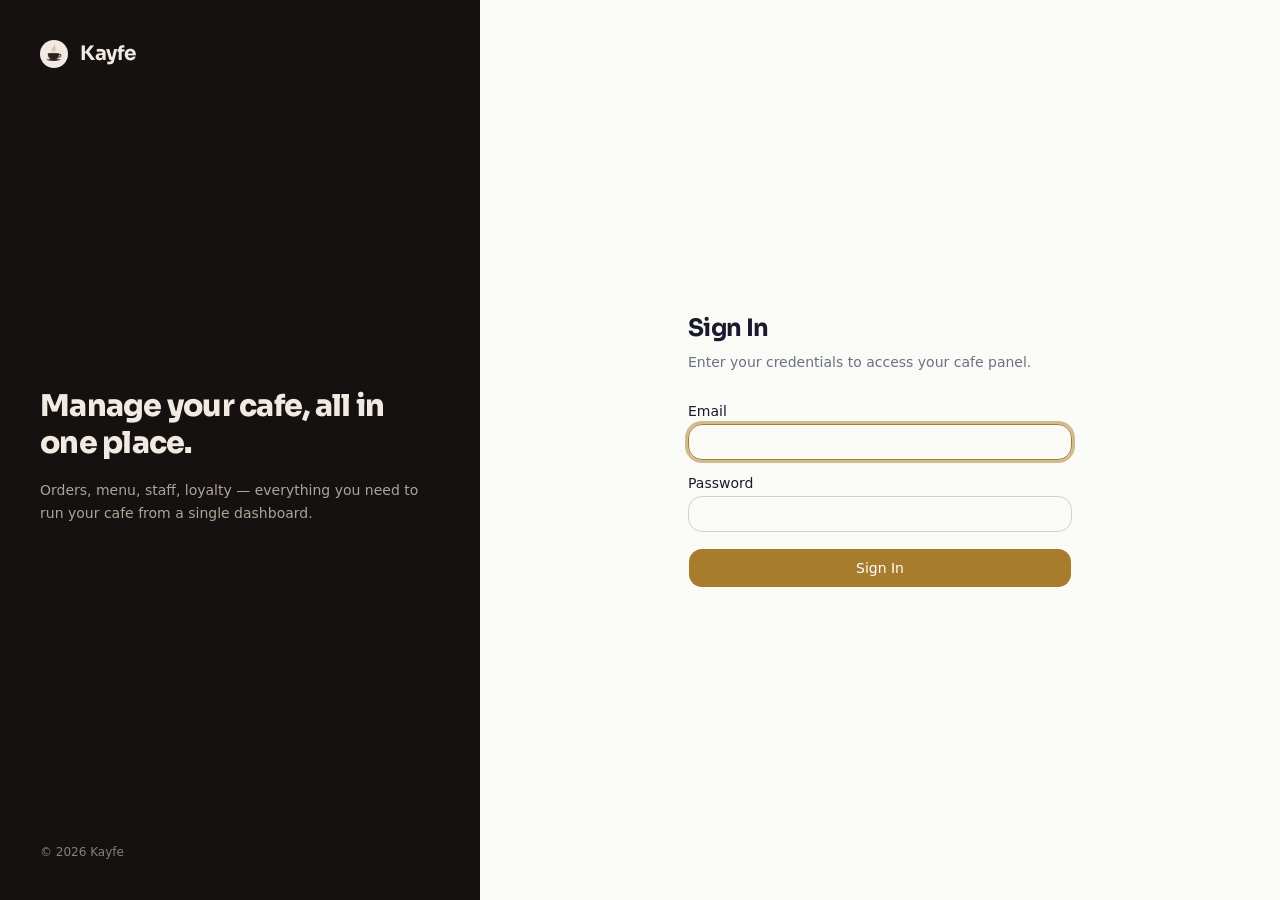
==== index.html @ 63156b99 "Updates" ====
<!doctype html>
<html lang="tr">
  <head>
    <meta charset="UTF-8" />
    <meta name="viewport" content="width=device-width, initial-scale=1.0" />
    <title>Kayfe Panel</title>
    <meta name="description" content="Kayfe cafe management panel — manage orders, menu, staff, and settings." />

    <!-- Favicon -->
    <link rel="icon" type="image/png" href="/favicon.png" />
    <link rel="apple-touch-icon" href="/apple-icon-180.png" />

    <!-- Apple Web App (home screen) -->
    <meta name="apple-mobile-web-app-capable" content="yes" />
    <meta name="apple-mobile-web-app-status-bar-style" content="black-translucent" />
    <meta name="apple-mobile-web-app-title" content="Kayfe Panel" />
    <meta name="theme-color" content="#A87C2D" />
    <link rel="preconnect" href="https://fonts.googleapis.com" />
    <link rel="preconnect" href="https://fonts.gstatic.com" crossorigin />
    <link href="https://fonts.googleapis.com/css2?family=Sora:wght@700;800&display=swap" rel="stylesheet" />
    <script>
      // Apply theme before paint to prevent white flash
      (function() {
        var t = localStorage.getItem('kayfe-panel-theme') || 'system';
        var dark = t === 'dark' || (t === 'system' && matchMedia('(prefers-color-scheme: dark)').matches);
        if (dark) document.documentElement.classList.add('dark');
      })();
      // SPA redirect for GitHub Pages
      (function(l) {
        if (l.search[1] === '/') {
          var decoded = l.search.slice(1).split('&').map(function(s) {
            return s.replace(/~and~/g, '&')
          }).join('?');
          window.history.replaceState(null, null, l.pathname.slice(0, -1) + decoded + l.hash);
        }
      }(window.location))
    </script>
    <script type="module" crossorigin src="/assets/index-n170fpd3.js"></script>
    <link rel="stylesheet" crossorigin href="/assets/index-BFVZU5iz.css">
  </head>
  <body>
    <div id="root"></div>
  </body>
</html>
---- assets/index-BFVZU5iz.css ----
.leaflet-pane,.leaflet-tile,.leaflet-marker-icon,.leaflet-marker-shadow,.leaflet-tile-container,.leaflet-pane>svg,.leaflet-pane>canvas,.leaflet-zoom-box,.leaflet-image-layer,.leaflet-layer{position:absolute;top:0;left:0}.leaflet-container{overflow:hidden}.leaflet-tile,.leaflet-marker-icon,.leaflet-marker-shadow{-webkit-user-select:none;user-select:none;-webkit-user-drag:none}.leaflet-tile::selection{background:0 0}.leaflet-safari .leaflet-tile{image-rendering:-webkit-optimize-contrast}.leaflet-safari .leaflet-tile-container{-webkit-transform-origin:0 0;width:1600px;height:1600px}.leaflet-marker-icon,.leaflet-marker-shadow{display:block}.leaflet-container .leaflet-overlay-pane svg{max-width:none!important;max-height:none!important}.leaflet-container .leaflet-marker-pane img,.leaflet-container .leaflet-shadow-pane img,.leaflet-container .leaflet-tile-pane img,.leaflet-container img.leaflet-image-layer,.leaflet-container .leaflet-tile{width:auto;padding:0;max-width:none!important;max-height:none!important}.leaflet-container img.leaflet-tile{mix-blend-mode:plus-lighter}.leaflet-container.leaflet-touch-zoom{-ms-touch-action:pan-x pan-y;touch-action:pan-x pan-y}.leaflet-container.leaflet-touch-drag{-ms-touch-action:pinch-zoom;touch-action:none;touch-action:pinch-zoom}.leaflet-container.leaflet-touch-drag.leaflet-touch-zoom{-ms-touch-action:none;touch-action:none}.leaflet-container{-webkit-tap-highlight-color:transparent}.leaflet-container a{-webkit-tap-highlight-color:#33b5e566}.leaflet-tile{filter:inherit;visibility:hidden}.leaflet-tile-loaded{visibility:inherit}.leaflet-zoom-box{box-sizing:border-box;z-index:800;width:0;height:0}.leaflet-overlay-pane svg{-moz-user-select:none}.leaflet-pane{z-index:400}.leaflet-tile-pane{z-index:200}.leaflet-overlay-pane{z-index:400}.leaflet-shadow-pane{z-index:500}.leaflet-marker-pane{z-index:600}.leaflet-tooltip-pane{z-index:650}.leaflet-popup-pane{z-index:700}.leaflet-map-pane canvas{z-index:100}.leaflet-map-pane svg{z-index:200}.leaflet-vml-shape{width:1px;height:1px}.lvml{behavior:url(#default#VML);display:inline-block;position:absolute}.leaflet-control{z-index:800;pointer-events:visiblePainted;pointer-events:auto;position:relative}.leaflet-top,.leaflet-bottom{z-index:1000;pointer-events:none;position:absolute}.leaflet-top{top:0}.leaflet-right{right:0}.leaflet-bottom{bottom:0}.leaflet-left{left:0}.leaflet-control{float:left;clear:both}.leaflet-right .leaflet-control{float:right}.leaflet-top .leaflet-control{margin-top:10px}.leaflet-bottom .leaflet-control{margin-bottom:10px}.leaflet-left .leaflet-control{margin-left:10px}.leaflet-right .leaflet-control{margin-right:10px}.leaflet-fade-anim .leaflet-popup{opacity:0;transition:opacity .2s linear}.leaflet-fade-anim .leaflet-map-pane .leaflet-popup{opacity:1}.leaflet-zoom-animated{transform-origin:0 0}svg.leaflet-zoom-animated{will-change:transform}.leaflet-zoom-anim .leaflet-zoom-animated{-webkit-transition:-webkit-transform .25s cubic-bezier(0,0,.25,1);-moz-transition:-moz-transform .25s cubic-bezier(0,0,.25,1);transition:transform .25s cubic-bezier(0,0,.25,1)}.leaflet-zoom-anim .leaflet-tile,.leaflet-pan-anim .leaflet-tile{transition:none}.leaflet-zoom-anim .leaflet-zoom-hide{visibility:hidden}.leaflet-interactive{cursor:pointer}.leaflet-grab{cursor:-webkit-grab;cursor:-moz-grab;cursor:grab}.leaflet-crosshair,.leaflet-crosshair .leaflet-interactive{cursor:crosshair}.leaflet-popup-pane,.leaflet-control{cursor:auto}.leaflet-dragging .leaflet-grab,.leaflet-dragging .leaflet-grab .leaflet-interactive,.leaflet-dragging .leaflet-marker-draggable{cursor:move;cursor:-webkit-grabbing;cursor:-moz-grabbing;cursor:grabbing}.leaflet-marker-icon,.leaflet-marker-shadow,.leaflet-image-layer,.leaflet-pane>svg path,.leaflet-tile-container{pointer-events:none}.leaflet-marker-icon.leaflet-interactive,.leaflet-image-layer.leaflet-interactive,.leaflet-pane>svg path.leaflet-interactive,svg.leaflet-image-layer.leaflet-interactive path{pointer-events:visiblePainted;pointer-events:auto}.leaflet-container{outline-offset:1px;background:#ddd}.leaflet-container a{color:#0078a8}.leaflet-zoom-box{background:#ffffff80;border:2px dotted #38f}.leaflet-container{font-family:Helvetica Neue,Arial,Helvetica,sans-serif;font-size:.75rem;line-height:1.5}.leaflet-bar{border-radius:4px;box-shadow:0 1px 5px #000000a6}.leaflet-bar a{text-align:center;color:#000;background-color:#fff;border-bottom:1px solid #ccc;width:26px;height:26px;line-height:26px;text-decoration:none;display:block}.leaflet-bar a,.leaflet-control-layers-toggle{background-position:50%;background-repeat:no-repeat;display:block}.leaflet-bar a:hover,.leaflet-bar a:focus{background-color:#f4f4f4}.leaflet-bar a:first-child{border-top-left-radius:4px;border-top-right-radius:4px}.leaflet-bar a:last-child{border-bottom:none;border-bottom-right-radius:4px;border-bottom-left-radius:4px}.leaflet-bar a.leaflet-disabled{cursor:default;color:#bbb;background-color:#f4f4f4}.leaflet-touch .leaflet-bar a{width:30px;height:30px;line-height:30px}.leaflet-touch .leaflet-bar a:first-child{border-top-left-radius:2px;border-top-right-radius:2px}.leaflet-touch .leaflet-bar a:last-child{border-bottom-right-radius:2px;border-bottom-left-radius:2px}.leaflet-control-zoom-in,.leaflet-control-zoom-out{text-indent:1px;font:700 18px Lucida Console,Monaco,monospace}.leaflet-touch .leaflet-control-zoom-in,.leaflet-touch .leaflet-control-zoom-out{font-size:22px}.leaflet-control-layers{background:#fff;border-radius:5px;box-shadow:0 1px 5px #0006}.leaflet-control-layers-toggle{background-image:url([data-uri]);width:36px;height:36px}.leaflet-retina .leaflet-control-layers-toggle{background-image:url([data-uri]);background-size:26px 26px}.leaflet-touch .leaflet-control-layers-toggle{width:44px;height:44px}.leaflet-control-layers .leaflet-control-layers-list,.leaflet-control-layers-expanded .leaflet-control-layers-toggle{display:none}.leaflet-control-layers-expanded .leaflet-control-layers-list{display:block;position:relative}.leaflet-control-layers-expanded{color:#333;background:#fff;padding:6px 10px 6px 6px}.leaflet-control-layers-scrollbar{padding-right:5px;overflow:hidden scroll}.leaflet-control-layers-selector{margin-top:2px;position:relative;top:1px}.leaflet-control-layers label{font-size:1.08333em;display:block}.leaflet-control-layers-separator{border-top:1px solid #ddd;height:0;margin:5px -10px 5px -6px}.leaflet-default-icon-path{background-image:url([data-uri])}.leaflet-container .leaflet-control-attribution{background:#fffc;margin:0}.leaflet-control-attribution,.leaflet-control-scale-line{color:#333;padding:0 5px;line-height:1.4}.leaflet-control-attribution a{text-decoration:none}.leaflet-control-attribution a:hover,.leaflet-control-attribution a:focus{text-decoration:underline}.leaflet-attribution-flag{width:1em;height:.6669em;vertical-align:baseline!important;display:inline!important}.leaflet-left .leaflet-control-scale{margin-left:5px}.leaflet-bottom .leaflet-control-scale{margin-bottom:5px}.leaflet-control-scale-line{white-space:nowrap;box-sizing:border-box;text-shadow:1px 1px #fff;background:#fffc;border:2px solid #777;border-top:none;padding:2px 5px 1px;line-height:1.1}.leaflet-control-scale-line:not(:first-child){border-top:2px solid #777;border-bottom:none;margin-top:-2px}.leaflet-control-scale-line:not(:first-child):not(:last-child){border-bottom:2px solid #777}.leaflet-touch .leaflet-control-attribution,.leaflet-touch .leaflet-control-layers,.leaflet-touch .leaflet-bar{box-shadow:none}.leaflet-touch .leaflet-control-layers,.leaflet-touch .leaflet-bar{background-clip:padding-box;border:2px solid #0003}.leaflet-popup{text-align:center;margin-bottom:20px;position:absolute}.leaflet-popup-content-wrapper{text-align:left;border-radius:12px;padding:1px}.leaflet-popup-content{min-height:1px;margin:13px 24px 13px 20px;font-size:1.08333em;line-height:1.3}.leaflet-popup-content p{margin:1.3em 0}.leaflet-popup-tip-container{pointer-events:none;width:40px;height:20px;margin-top:-1px;margin-left:-20px;position:absolute;left:50%;overflow:hidden}.leaflet-popup-tip{pointer-events:auto;width:17px;height:17px;margin:-10px auto 0;padding:1px;transform:rotate(45deg)}.leaflet-popup-content-wrapper,.leaflet-popup-tip{color:#333;background:#fff;box-shadow:0 3px 14px #0006}.leaflet-container a.leaflet-popup-close-button{text-align:center;color:#757575;background:0 0;border:none;width:24px;height:24px;font:16px/24px Tahoma,Verdana,sans-serif;text-decoration:none;position:absolute;top:0;right:0}.leaflet-container a.leaflet-popup-close-button:hover,.leaflet-container a.leaflet-popup-close-button:focus{color:#585858}.leaflet-popup-scrolled{overflow:auto}.leaflet-oldie .leaflet-popup-content-wrapper{-ms-zoom:1}.leaflet-oldie .leaflet-popup-tip{-ms-filter:"progid:DXImageTransform.Microsoft.Matrix(M11=0.70710678, M12=0.70710678, M21=-0.70710678, M22=0.70710678)";width:24px;filter:progid:DXImageTransform.Microsoft.Matrix(M11=.707107, M12=.707107, M21=-.707107, M22=.707107);margin:0 auto}.leaflet-oldie .leaflet-control-zoom,.leaflet-oldie .leaflet-control-layers,.leaflet-oldie .leaflet-popup-content-wrapper,.leaflet-oldie .leaflet-popup-tip{border:1px solid #999}.leaflet-div-icon{background:#fff;border:1px solid #666}.leaflet-tooltip{color:#222;white-space:nowrap;-webkit-user-select:none;user-select:none;pointer-events:none;background-color:#fff;border:1px solid #fff;border-radius:3px;padding:6px;position:absolute;box-shadow:0 1px 3px #0006}.leaflet-tooltip.leaflet-interactive{cursor:pointer;pointer-events:auto}.leaflet-tooltip-top:before,.leaflet-tooltip-bottom:before,.leaflet-tooltip-left:before,.leaflet-tooltip-right:before{pointer-events:none;content:"";background:0 0;border:6px solid #0000;position:absolute}.leaflet-tooltip-bottom{margin-top:6px}.leaflet-tooltip-top{margin-top:-6px}.leaflet-tooltip-bottom:before,.leaflet-tooltip-top:before{margin-left:-6px;left:50%}.leaflet-tooltip-top:before{border-top-color:#fff;margin-bottom:-12px;bottom:0}.leaflet-tooltip-bottom:before{border-bottom-color:#fff;margin-top:-12px;margin-left:-6px;top:0}.leaflet-tooltip-left{margin-left:-6px}.leaflet-tooltip-right{margin-left:6px}.leaflet-tooltip-left:before,.leaflet-tooltip-right:before{margin-top:-6px;top:50%}.leaflet-tooltip-left:before{border-left-color:#fff;margin-right:-12px;right:0}.leaflet-tooltip-right:before{border-right-color:#fff;margin-left:-12px;left:0}@media print{.leaflet-control{-webkit-print-color-adjust:exact;print-color-adjust:exact}}@layer properties{@supports (((-webkit-hyphens:none)) and (not (margin-trim:inline))) or ((-moz-orient:inline) and (not (color:rgb(from red r g b)))){*,:before,:after,::backdrop{--tw-translate-x:0;--tw-translate-y:0;--tw-translate-z:0;--tw-space-y-reverse:0;--tw-border-style:solid;--tw-leading:initial;--tw-font-weight:initial;--tw-tracking:initial;--tw-shadow:0 0 #0000;--tw-shadow-color:initial;--tw-shadow-alpha:100%;--tw-inset-shadow:0 0 #0000;--tw-inset-shadow-color:initial;--tw-inset-shadow-alpha:100%;--tw-ring-color:initial;--tw-ring-shadow:0 0 #0000;--tw-inset-ring-color:initial;--tw-inset-ring-shadow:0 0 #0000;--tw-ring-inset:initial;--tw-ring-offset-width:0px;--tw-ring-offset-color:#fff;--tw-ring-offset-shadow:0 0 #0000;--tw-outline-style:solid;--tw-blur:initial;--tw-brightness:initial;--tw-contrast:initial;--tw-grayscale:initial;--tw-hue-rotate:initial;--tw-invert:initial;--tw-opacity:initial;--tw-saturate:initial;--tw-sepia:initial;--tw-drop-shadow:initial;--tw-drop-shadow-color:initial;--tw-drop-shadow-alpha:100%;--tw-drop-shadow-size:initial;--tw-backdrop-blur:initial;--tw-backdrop-brightness:initial;--tw-backdrop-contrast:initial;--tw-backdrop-grayscale:initial;--tw-backdrop-hue-rotate:initial;--tw-backdrop-invert:initial;--tw-backdrop-opacity:initial;--tw-backdrop-saturate:initial;--tw-backdrop-sepia:initial;--tw-duration:initial;--tw-ease:initial;--tw-content:"";--tw-animation-delay:0s;--tw-animation-direction:normal;--tw-animation-duration:initial;--tw-animation-fill-mode:none;--tw-animation-iteration-count:1;--tw-enter-blur:0;--tw-enter-opacity:1;--tw-enter-rotate:0;--tw-enter-scale:1;--tw-enter-translate-x:0;--tw-enter-translate-y:0;--tw-exit-blur:0;--tw-exit-opacity:1;--tw-exit-rotate:0;--tw-exit-scale:1;--tw-exit-translate-x:0;--tw-exit-translate-y:0}}}@layer theme{:root,:host{--font-mono:ui-monospace, SFMono-Regular, Menlo, Monaco, Consolas, "Liberation Mono", "Courier New", monospace;--color-red-600:oklch(57.7% .245 27.325);--color-yellow-600:oklch(68.1% .162 75.834);--color-green-600:oklch(62.7% .194 149.214);--color-black:#000;--spacing:.25rem;--container-xs:20rem;--container-sm:24rem;--container-md:28rem;--container-lg:32rem;--container-2xl:42rem;--text-xs:.75rem;--text-xs--line-height:calc(1 / .75);--text-sm:.875rem;--text-sm--line-height:calc(1.25 / .875);--text-base:1rem;--text-base--line-height:calc(1.5 / 1);--text-lg:1.125rem;--text-lg--line-height:calc(1.75 / 1.125);--text-xl:1.25rem;--text-xl--line-height:calc(1.75 / 1.25);--text-2xl:1.5rem;--text-2xl--line-height:calc(2 / 1.5);--text-3xl:1.875rem;--text-3xl--line-height:calc(2.25 / 1.875);--font-weight-normal:400;--font-weight-medium:500;--font-weight-semibold:600;--font-weight-bold:700;--font-weight-extrabold:800;--tracking-tight:-.025em;--tracking-widest:.1em;--leading-tight:1.25;--leading-snug:1.375;--leading-relaxed:1.625;--radius-md:calc(var(--radius) * .8);--ease-out:cubic-bezier(0, 0, .2, 1);--ease-in-out:cubic-bezier(.4, 0, .2, 1);--animate-spin:spin 1s linear infinite;--animate-pulse:pulse 2s cubic-bezier(.4, 0, .6, 1) infinite;--blur-xs:4px;--blur-sm:8px;--default-transition-duration:.15s;--default-transition-timing-function:cubic-bezier(.4, 0, .2, 1);--default-font-family:"Sora", system-ui, sans-serif;--default-mono-font-family:var(--font-mono)}}@layer base{*,:after,:before,::backdrop{box-sizing:border-box;border:0 solid;margin:0;padding:0}::file-selector-button{box-sizing:border-box;border:0 solid;margin:0;padding:0}html,:host{-webkit-text-size-adjust:100%;tab-size:4;line-height:1.5;font-family:var(--default-font-family,ui-sans-serif, system-ui, sans-serif, "Apple Color Emoji", "Segoe UI Emoji", "Segoe UI Symbol", "Noto Color Emoji");font-feature-settings:var(--default-font-feature-settings,normal);font-variation-settings:var(--default-font-variation-settings,normal);-webkit-tap-highlight-color:transparent}hr{height:0;color:inherit;border-top-width:1px}abbr:where([title]){-webkit-text-decoration:underline dotted;text-decoration:underline dotted}h1,h2,h3,h4,h5,h6{font-size:inherit;font-weight:inherit}a{color:inherit;-webkit-text-decoration:inherit;-webkit-text-decoration:inherit;-webkit-text-decoration:inherit;-webkit-text-decoration:inherit;text-decoration:inherit}b,strong{font-weight:bolder}code,kbd,samp,pre{font-family:var(--default-mono-font-family,ui-monospace, SFMono-Regular, Menlo, Monaco, Consolas, "Liberation Mono", "Courier New", monospace);font-feature-settings:var(--default-mono-font-feature-settings,normal);font-variation-settings:var(--default-mono-font-variation-settings,normal);font-size:1em}small{font-size:80%}sub,sup{vertical-align:baseline;font-size:75%;line-height:0;position:relative}sub{bottom:-.25em}sup{top:-.5em}table{text-indent:0;border-color:inherit;border-collapse:collapse}:-moz-focusring{outline:auto}progress{vertical-align:baseline}summary{display:list-item}ol,ul,menu{list-style:none}img,svg,video,canvas,audio,iframe,embed,object{vertical-align:middle;display:block}img,video{max-width:100%;height:auto}button,input,select,optgroup,textarea{font:inherit;font-feature-settings:inherit;font-variation-settings:inherit;letter-spacing:inherit;color:inherit;opacity:1;background-color:#0000;border-radius:0}::file-selector-button{font:inherit;font-feature-settings:inherit;font-variation-settings:inherit;letter-spacing:inherit;color:inherit;opacity:1;background-color:#0000;border-radius:0}:where(select:is([multiple],[size])) optgroup{font-weight:bolder}:where(select:is([multiple],[size])) optgroup option{padding-inline-start:20px}::file-selector-button{margin-inline-end:4px}::placeholder{opacity:1}@supports (not ((-webkit-appearance:-apple-pay-button))) or (contain-intrinsic-size:1px){::placeholder{color:currentColor}@supports (color:color-mix(in lab, red, red)){::placeholder{color:color-mix(in oklab, currentcolor 50%, transparent)}}}textarea{resize:vertical}::-webkit-search-decoration{-webkit-appearance:none}::-webkit-date-and-time-value{min-height:1lh;text-align:inherit}::-webkit-datetime-edit{display:inline-flex}::-webkit-datetime-edit-fields-wrapper{padding:0}::-webkit-datetime-edit{padding-block:0}::-webkit-datetime-edit-year-field{padding-block:0}::-webkit-datetime-edit-month-field{padding-block:0}::-webkit-datetime-edit-day-field{padding-block:0}::-webkit-datetime-edit-hour-field{padding-block:0}::-webkit-datetime-edit-minute-field{padding-block:0}::-webkit-datetime-edit-second-field{padding-block:0}::-webkit-datetime-edit-millisecond-field{padding-block:0}::-webkit-datetime-edit-meridiem-field{padding-block:0}::-webkit-calendar-picker-indicator{line-height:1}:-moz-ui-invalid{box-shadow:none}button,input:where([type=button],[type=reset],[type=submit]){appearance:button}::file-selector-button{appearance:button}::-webkit-inner-spin-button{height:auto}::-webkit-outer-spin-button{height:auto}[hidden]:where(:not([hidden=until-found])){display:none!important}*{border-color:var(--border);outline-color:var(--ring)}@supports (color:color-mix(in lab, red, red)){*{outline-color:color-mix(in oklab, var(--ring) 50%, transparent)}}body{background-color:var(--background);color:var(--foreground)}input[type=date]{appearance:none;background-color:var(--background);width:100%;min-width:0}input[type=date]::-webkit-date-and-time-value{text-align:left}}@layer components;@layer utilities{.\@container\/card-header{container:card-header/inline-size}.pointer-events-none{pointer-events:none}.collapse{visibility:collapse}.invisible{visibility:hidden}.sr-only{clip-path:inset(50%);white-space:nowrap;border-width:0;width:1px;height:1px;margin:-1px;padding:0;position:absolute;overflow:hidden}.absolute{position:absolute}.fixed{position:fixed}.relative{position:relative}.sticky{position:sticky}.inset-0{inset:calc(var(--spacing) * 0)}.inset-x-0{inset-inline:calc(var(--spacing) * 0)}.start{inset-inline-start:var(--spacing)}.end{inset-inline-end:var(--spacing)}.top-0{top:calc(var(--spacing) * 0)}.top-1\/2{top:50%}.top-2{top:calc(var(--spacing) * 2)}.top-3{top:calc(var(--spacing) * 3)}.right-2{right:calc(var(--spacing) * 2)}.right-3{right:calc(var(--spacing) * 3)}.bottom-0{bottom:calc(var(--spacing) * 0)}.left-1\/2{left:50%}.isolate{isolation:isolate}.z-0{z-index:0}.z-10{z-index:10}.z-30{z-index:30}.z-50{z-index:50}.col-start-2{grid-column-start:2}.row-span-2{grid-row:span 2/span 2}.row-start-1{grid-row-start:1}.-mx-1{margin-inline:calc(var(--spacing) * -1)}.-mx-4{margin-inline:calc(var(--spacing) * -4)}.mx-2{margin-inline:calc(var(--spacing) * 2)}.mx-3{margin-inline:calc(var(--spacing) * 3)}.mx-auto{margin-inline:auto}.my-1{margin-block:calc(var(--spacing) * 1)}.my-2{margin-block:calc(var(--spacing) * 2)}.mt-1{margin-top:calc(var(--spacing) * 1)}.mt-2{margin-top:calc(var(--spacing) * 2)}.mt-4{margin-top:calc(var(--spacing) * 4)}.mt-auto{margin-top:auto}.mr-1{margin-right:calc(var(--spacing) * 1)}.-mb-4{margin-bottom:calc(var(--spacing) * -4)}.mb-2{margin-bottom:calc(var(--spacing) * 2)}.mb-3{margin-bottom:calc(var(--spacing) * 3)}.ml-1{margin-left:calc(var(--spacing) * 1)}.ml-1\.5{margin-left:calc(var(--spacing) * 1.5)}.ml-2{margin-left:calc(var(--spacing) * 2)}.ml-auto{margin-left:auto}.block{display:block}.flex{display:flex}.grid{display:grid}.hidden{display:none}.inline{display:inline}.inline-flex{display:inline-flex}.table{display:table}.table-caption{display:table-caption}.table-cell{display:table-cell}.table-row{display:table-row}.field-sizing-content{field-sizing:content}.aspect-square{aspect-ratio:1}.size-\(--cell-size\){width:var(--cell-size);height:var(--cell-size)}.size-3\.5{width:calc(var(--spacing) * 3.5);height:calc(var(--spacing) * 3.5)}.size-4{width:calc(var(--spacing) * 4);height:calc(var(--spacing) * 4)}.size-5{width:calc(var(--spacing) * 5);height:calc(var(--spacing) * 5)}.size-6{width:calc(var(--spacing) * 6);height:calc(var(--spacing) * 6)}.size-7{width:calc(var(--spacing) * 7);height:calc(var(--spacing) * 7)}.size-8{width:calc(var(--spacing) * 8);height:calc(var(--spacing) * 8)}.size-9{width:calc(var(--spacing) * 9);height:calc(var(--spacing) * 9)}.size-10{width:calc(var(--spacing) * 10);height:calc(var(--spacing) * 10)}.size-14{width:calc(var(--spacing) * 14);height:calc(var(--spacing) * 14)}.size-16{width:calc(var(--spacing) * 16);height:calc(var(--spacing) * 16)}.size-auto{width:auto;height:auto}.h-\(--cell-size\){height:var(--cell-size)}.h-3\.5{height:calc(var(--spacing) * 3.5)}.h-4{height:calc(var(--spacing) * 4)}.h-5{height:calc(var(--spacing) * 5)}.h-7{height:calc(var(--spacing) * 7)}.h-8{height:calc(var(--spacing) * 8)}.h-9{height:calc(var(--spacing) * 9)}.h-10{height:calc(var(--spacing) * 10)}.h-12{height:calc(var(--spacing) * 12)}.h-14{height:calc(var(--spacing) * 14)}.h-28{height:calc(var(--spacing) * 28)}.h-32{height:calc(var(--spacing) * 32)}.h-40{height:calc(var(--spacing) * 40)}.h-48{height:calc(var(--spacing) * 48)}.h-64{height:calc(var(--spacing) * 64)}.h-72{height:calc(var(--spacing) * 72)}.h-80{height:calc(var(--spacing) * 80)}.h-\[80vh\]{height:80vh}.h-\[600px\]{height:600px}.h-\[calc\(100\%-1px\)\]{height:calc(100% - 1px)}.h-full{height:100%}.h-px{height:1px}.h-svh{height:100svh}.max-h-\(--available-height\){max-height:var(--available-height)}.max-h-64{max-height:calc(var(--spacing) * 64)}.max-h-\[90vh\]{max-height:90vh}.min-h-16{min-height:calc(var(--spacing) * 16)}.min-h-svh{min-height:100svh}.w-\(--anchor-width\){width:var(--anchor-width)}.w-\(--cell-size\){width:var(--cell-size)}.w-3\/4{width:75%}.w-8{width:calc(var(--spacing) * 8)}.w-16{width:calc(var(--spacing) * 16)}.w-20{width:calc(var(--spacing) * 20)}.w-24{width:calc(var(--spacing) * 24)}.w-28{width:calc(var(--spacing) * 28)}.w-48{width:calc(var(--spacing) * 48)}.w-64{width:calc(var(--spacing) * 64)}.w-72{width:calc(var(--spacing) * 72)}.w-\[50px\]{width:50px}.w-\[70px\]{width:70px}.w-\[90px\]{width:90px}.w-\[100px\]{width:100px}.w-\[120px\]{width:120px}.w-\[140px\]{width:140px}.w-\[200px\]{width:200px}.w-\[480px\]{width:480px}.w-auto{width:auto}.w-fit{width:fit-content}.w-full{width:100%}.w-px{width:1px}.max-w-2xl{max-width:var(--container-2xl)}.max-w-\[calc\(100\%-2rem\)\]{max-width:calc(100% - 2rem)}.max-w-full{max-width:100%}.max-w-sm{max-width:var(--container-sm)}.min-w-\(--cell-size\){min-width:var(--cell-size)}.min-w-0{min-width:calc(var(--spacing) * 0)}.min-w-32{min-width:calc(var(--spacing) * 32)}.min-w-36{min-width:calc(var(--spacing) * 36)}.min-w-\[96px\]{min-width:96px}.min-w-max{min-width:max-content}.flex-1{flex:1}.shrink-0{flex-shrink:0}.caption-bottom{caption-side:bottom}.border-collapse{border-collapse:collapse}.origin-\(--transform-origin\){transform-origin:var(--transform-origin)}.-translate-x-1\/2{--tw-translate-x:calc(calc(1 / 2 * 100%) * -1);translate:var(--tw-translate-x) var(--tw-translate-y)}.-translate-y-1\/2{--tw-translate-y:calc(calc(1 / 2 * 100%) * -1);translate:var(--tw-translate-x) var(--tw-translate-y)}.animate-pulse{animation:var(--animate-pulse)}.animate-spin{animation:var(--animate-spin)}.cursor-default{cursor:default}.cursor-pointer{cursor:pointer}.scroll-my-1{scroll-margin-block:calc(var(--spacing) * 1)}.auto-rows-min{grid-auto-rows:min-content}.grid-cols-1{grid-template-columns:repeat(1,minmax(0,1fr))}.grid-cols-2{grid-template-columns:repeat(2,minmax(0,1fr))}.grid-cols-3{grid-template-columns:repeat(3,minmax(0,1fr))}.grid-cols-\[1fr_1fr_auto\]{grid-template-columns:1fr 1fr auto}.grid-rows-\[auto_1fr\]{grid-template-rows:auto 1fr}.flex-col{flex-direction:column}.flex-col-reverse{flex-direction:column-reverse}.flex-wrap{flex-wrap:wrap}.place-items-center{place-items:center}.items-center{align-items:center}.items-end{align-items:flex-end}.items-start{align-items:flex-start}.justify-between{justify-content:space-between}.justify-center{justify-content:center}.justify-end{justify-content:flex-end}.gap-0\.5{gap:calc(var(--spacing) * .5)}.gap-1{gap:calc(var(--spacing) * 1)}.gap-1\.5{gap:calc(var(--spacing) * 1.5)}.gap-2{gap:calc(var(--spacing) * 2)}.gap-2\.5{gap:calc(var(--spacing) * 2.5)}.gap-3{gap:calc(var(--spacing) * 3)}.gap-4{gap:calc(var(--spacing) * 4)}.gap-6{gap:calc(var(--spacing) * 6)}:where(.space-y-0\.5>:not(:last-child)){--tw-space-y-reverse:0;margin-block-start:calc(calc(var(--spacing) * .5) * var(--tw-space-y-reverse));margin-block-end:calc(calc(var(--spacing) * .5) * calc(1 - var(--tw-space-y-reverse)))}:where(.space-y-1>:not(:last-child)){--tw-space-y-reverse:0;margin-block-start:calc(calc(var(--spacing) * 1) * var(--tw-space-y-reverse));margin-block-end:calc(calc(var(--spacing) * 1) * calc(1 - var(--tw-space-y-reverse)))}:where(.space-y-1\.5>:not(:last-child)){--tw-space-y-reverse:0;margin-block-start:calc(calc(var(--spacing) * 1.5) * var(--tw-space-y-reverse));margin-block-end:calc(calc(var(--spacing) * 1.5) * calc(1 - var(--tw-space-y-reverse)))}:where(.space-y-2>:not(:last-child)){--tw-space-y-reverse:0;margin-block-start:calc(calc(var(--spacing) * 2) * var(--tw-space-y-reverse));margin-block-end:calc(calc(var(--spacing) * 2) * calc(1 - var(--tw-space-y-reverse)))}:where(.space-y-3>:not(:last-child)){--tw-space-y-reverse:0;margin-block-start:calc(calc(var(--spacing) * 3) * var(--tw-space-y-reverse));margin-block-end:calc(calc(var(--spacing) * 3) * calc(1 - var(--tw-space-y-reverse)))}:where(.space-y-4>:not(:last-child)){--tw-space-y-reverse:0;margin-block-start:calc(calc(var(--spacing) * 4) * var(--tw-space-y-reverse));margin-block-end:calc(calc(var(--spacing) * 4) * calc(1 - var(--tw-space-y-reverse)))}:where(.space-y-6>:not(:last-child)){--tw-space-y-reverse:0;margin-block-start:calc(calc(var(--spacing) * 6) * var(--tw-space-y-reverse));margin-block-end:calc(calc(var(--spacing) * 6) * calc(1 - var(--tw-space-y-reverse)))}:where(.space-y-8>:not(:last-child)){--tw-space-y-reverse:0;margin-block-start:calc(calc(var(--spacing) * 8) * var(--tw-space-y-reverse));margin-block-end:calc(calc(var(--spacing) * 8) * calc(1 - var(--tw-space-y-reverse)))}.gap-x-4{column-gap:calc(var(--spacing) * 4)}.gap-y-1{row-gap:calc(var(--spacing) * 1)}.self-start{align-self:flex-start}.justify-self-end{justify-self:flex-end}.truncate{text-overflow:ellipsis;white-space:nowrap;overflow:hidden}.overflow-auto{overflow:auto}.overflow-hidden{overflow:hidden}.overflow-x-auto{overflow-x:auto}.overflow-x-hidden{overflow-x:hidden}.overflow-y-auto{overflow-y:auto}.rounded{border-radius:.25rem}.rounded-\(--cell-radius\){border-radius:var(--cell-radius)}.rounded-4xl{border-radius:calc(var(--radius) * 2.6)}.rounded-\[min\(var\(--radius-md\)\,10px\)\]{border-radius:min(var(--radius-md), 10px)}.rounded-\[min\(var\(--radius-md\)\,12px\)\]{border-radius:min(var(--radius-md), 12px)}.rounded-full{border-radius:3.40282e38px}.rounded-lg{border-radius:var(--radius)}.rounded-md{border-radius:calc(var(--radius) * .8)}.rounded-none{border-radius:0}.rounded-xl{border-radius:calc(var(--radius) * 1.4)}.rounded-t-xl{border-top-left-radius:calc(var(--radius) * 1.4);border-top-right-radius:calc(var(--radius) * 1.4)}.rounded-l-\(--cell-radius\){border-top-left-radius:var(--cell-radius);border-bottom-left-radius:var(--cell-radius)}.rounded-r-\(--cell-radius\){border-top-right-radius:var(--cell-radius);border-bottom-right-radius:var(--cell-radius)}.rounded-b-xl{border-bottom-right-radius:calc(var(--radius) * 1.4);border-bottom-left-radius:calc(var(--radius) * 1.4)}.border{border-style:var(--tw-border-style);border-width:1px}.border-0{border-style:var(--tw-border-style);border-width:0}.border-2{border-style:var(--tw-border-style);border-width:2px}.border-t{border-top-style:var(--tw-border-style);border-top-width:1px}.border-r{border-right-style:var(--tw-border-style);border-right-width:1px}.border-r-0{border-right-style:var(--tw-border-style);border-right-width:0}.border-b{border-bottom-style:var(--tw-border-style);border-bottom-width:1px}.border-dashed{--tw-border-style:dashed;border-style:dashed}.border-\[var\(--color-warning\)\]{border-color:var(--color-warning)}.border-border{border-color:var(--border)}.border-input{border-color:var(--input)}.border-primary{border-color:var(--primary)}.border-sidebar-border{border-color:var(--sidebar-border)}.border-transparent{border-color:#0000}.bg-\[\#141110\]{background-color:#141110}.bg-\[var\(--background\)\]{background-color:var(--background)}.bg-\[var\(--color-accent-light\)\]{background-color:var(--color-accent-light)}.bg-accent{background-color:var(--accent)}.bg-background,.bg-background\/70{background-color:var(--background)}@supports (color:color-mix(in lab, red, red)){.bg-background\/70{background-color:color-mix(in oklab, var(--background) 70%, transparent)}}.bg-background\/80{background-color:var(--background)}@supports (color:color-mix(in lab, red, red)){.bg-background\/80{background-color:color-mix(in oklab, var(--background) 80%, transparent)}}.bg-black\/10{background-color:#0000001a}@supports (color:color-mix(in lab, red, red)){.bg-black\/10{background-color:color-mix(in oklab, var(--color-black) 10%, transparent)}}.bg-border{background-color:var(--border)}.bg-card{background-color:var(--card)}.bg-destructive\/10{background-color:var(--destructive)}@supports (color:color-mix(in lab, red, red)){.bg-destructive\/10{background-color:color-mix(in oklab, var(--destructive) 10%, transparent)}}.bg-muted,.bg-muted\/30{background-color:var(--muted)}@supports (color:color-mix(in lab, red, red)){.bg-muted\/30{background-color:color-mix(in oklab, var(--muted) 30%, transparent)}}.bg-muted\/50{background-color:var(--muted)}@supports (color:color-mix(in lab, red, red)){.bg-muted\/50{background-color:color-mix(in oklab, var(--muted) 50%, transparent)}}.bg-popover{background-color:var(--popover)}.bg-primary,.bg-primary\/10{background-color:var(--primary)}@supports (color:color-mix(in lab, red, red)){.bg-primary\/10{background-color:color-mix(in oklab, var(--primary) 10%, transparent)}}.bg-primary\/40{background-color:var(--primary)}@supports (color:color-mix(in lab, red, red)){.bg-primary\/40{background-color:color-mix(in oklab, var(--primary) 40%, transparent)}}.bg-secondary{background-color:var(--secondary)}.bg-sidebar{background-color:var(--sidebar)}.bg-sidebar-accent{background-color:var(--sidebar-accent)}.bg-sidebar-border{background-color:var(--sidebar-border)}.bg-transparent{background-color:#0000}.bg-clip-padding{background-clip:padding-box}.fill-muted-foreground{fill:var(--muted-foreground)}.stroke-border{stroke:var(--border)}.object-cover{object-fit:cover}.p-0{padding:calc(var(--spacing) * 0)}.p-1{padding:calc(var(--spacing) * 1)}.p-1\.5{padding:calc(var(--spacing) * 1.5)}.p-2{padding:calc(var(--spacing) * 2)}.p-2\.5{padding:calc(var(--spacing) * 2.5)}.p-3{padding:calc(var(--spacing) * 3)}.p-4{padding:calc(var(--spacing) * 4)}.p-10{padding:calc(var(--spacing) * 10)}.p-\[3px\]{padding:3px}.px-\(--cell-size\){padding-inline:var(--cell-size)}.px-1\.5{padding-inline:calc(var(--spacing) * 1.5)}.px-2{padding-inline:calc(var(--spacing) * 2)}.px-2\.5{padding-inline:calc(var(--spacing) * 2.5)}.px-3{padding-inline:calc(var(--spacing) * 3)}.px-3\.5{padding-inline:calc(var(--spacing) * 3.5)}.px-4{padding-inline:calc(var(--spacing) * 4)}.px-6{padding-inline:calc(var(--spacing) * 6)}.px-10{padding-inline:calc(var(--spacing) * 10)}.py-0\.5{padding-block:calc(var(--spacing) * .5)}.py-1{padding-block:calc(var(--spacing) * 1)}.py-1\.5{padding-block:calc(var(--spacing) * 1.5)}.py-2{padding-block:calc(var(--spacing) * 2)}.py-3{padding-block:calc(var(--spacing) * 3)}.py-4{padding-block:calc(var(--spacing) * 4)}.py-6{padding-block:calc(var(--spacing) * 6)}.py-8{padding-block:calc(var(--spacing) * 8)}.py-10{padding-block:calc(var(--spacing) * 10)}.py-12{padding-block:calc(var(--spacing) * 12)}.py-16{padding-block:calc(var(--spacing) * 16)}.py-20{padding-block:calc(var(--spacing) * 20)}.pt-2{padding-top:calc(var(--spacing) * 2)}.pt-3{padding-top:calc(var(--spacing) * 3)}.pr-1{padding-right:calc(var(--spacing) * 1)}.pr-2{padding-right:calc(var(--spacing) * 2)}.pr-8{padding-right:calc(var(--spacing) * 8)}.pb-1{padding-bottom:calc(var(--spacing) * 1)}.pb-3{padding-bottom:calc(var(--spacing) * 3)}.pl-1\.5{padding-left:calc(var(--spacing) * 1.5)}.pl-2\.5{padding-left:calc(var(--spacing) * 2.5)}.text-center{text-align:center}.text-left{text-align:left}.text-right{text-align:right}.align-middle{vertical-align:middle}.font-display{font-family:Sora,system-ui,sans-serif}.font-mono{font-family:var(--font-mono)}.text-2xl{font-size:var(--text-2xl);line-height:var(--tw-leading,var(--text-2xl--line-height))}.text-3xl{font-size:var(--text-3xl);line-height:var(--tw-leading,var(--text-3xl--line-height))}.text-base{font-size:var(--text-base);line-height:var(--tw-leading,var(--text-base--line-height))}.text-lg{font-size:var(--text-lg);line-height:var(--tw-leading,var(--text-lg--line-height))}.text-sm{font-size:var(--text-sm);line-height:var(--tw-leading,var(--text-sm--line-height))}.text-xl{font-size:var(--text-xl);line-height:var(--tw-leading,var(--text-xl--line-height))}.text-xs{font-size:var(--text-xs);line-height:var(--tw-leading,var(--text-xs--line-height))}.text-\[0\.8rem\]{font-size:.8rem}.text-\[10px\]{font-size:10px}.text-\[11px\]{font-size:11px}.leading-none{--tw-leading:1;line-height:1}.leading-relaxed{--tw-leading:var(--leading-relaxed);line-height:var(--leading-relaxed)}.leading-snug{--tw-leading:var(--leading-snug);line-height:var(--leading-snug)}.leading-tight{--tw-leading:var(--leading-tight);line-height:var(--leading-tight)}.font-bold{--tw-font-weight:var(--font-weight-bold);font-weight:var(--font-weight-bold)}.font-extrabold{--tw-font-weight:var(--font-weight-extrabold);font-weight:var(--font-weight-extrabold)}.font-medium{--tw-font-weight:var(--font-weight-medium);font-weight:var(--font-weight-medium)}.font-normal{--tw-font-weight:var(--font-weight-normal);font-weight:var(--font-weight-normal)}.font-semibold{--tw-font-weight:var(--font-weight-semibold);font-weight:var(--font-weight-semibold)}.tracking-tight{--tw-tracking:var(--tracking-tight);letter-spacing:var(--tracking-tight)}.tracking-widest{--tw-tracking:var(--tracking-widest);letter-spacing:var(--tracking-widest)}.text-balance{text-wrap:balance}.whitespace-nowrap{white-space:nowrap}.text-\[\#8A7F77\]{color:#8a7f77}.text-\[\#AEA498\]{color:#aea498}.text-\[\#F0EAE2\]{color:#f0eae2}.text-\[var\(--color-success\)\]{color:var(--color-success)}.text-\[var\(--color-warning\)\]{color:var(--color-warning)}.text-card-foreground{color:var(--card-foreground)}.text-destructive{color:var(--destructive)}.text-foreground,.text-foreground\/60{color:var(--foreground)}@supports (color:color-mix(in lab, red, red)){.text-foreground\/60{color:color-mix(in oklab, var(--foreground) 60%, transparent)}}.text-green-600{color:var(--color-green-600)}.text-muted-foreground{color:var(--muted-foreground)}.text-popover-foreground{color:var(--popover-foreground)}.text-primary{color:var(--primary)}.text-primary-foreground{color:var(--primary-foreground)}.text-red-600{color:var(--color-red-600)}.text-secondary-foreground{color:var(--secondary-foreground)}.text-sidebar-accent-foreground{color:var(--sidebar-accent-foreground)}.text-sidebar-foreground{color:var(--sidebar-foreground)}.text-yellow-600{color:var(--color-yellow-600)}.line-through{text-decoration-line:line-through}.underline-offset-4{text-underline-offset:4px}.opacity-0{opacity:0}.opacity-40{opacity:.4}.opacity-50{opacity:.5}.opacity-60{opacity:.6}.opacity-70{opacity:.7}.shadow-lg{--tw-shadow:0 10px 15px -3px var(--tw-shadow-color,#0000001a), 0 4px 6px -4px var(--tw-shadow-color,#0000001a);box-shadow:var(--tw-inset-shadow), var(--tw-inset-ring-shadow), var(--tw-ring-offset-shadow), var(--tw-ring-shadow), var(--tw-shadow)}.shadow-md{--tw-shadow:0 4px 6px -1px var(--tw-shadow-color,#0000001a), 0 2px 4px -2px var(--tw-shadow-color,#0000001a);box-shadow:var(--tw-inset-shadow), var(--tw-inset-ring-shadow), var(--tw-ring-offset-shadow), var(--tw-ring-shadow), var(--tw-shadow)}.ring-0{--tw-ring-shadow:var(--tw-ring-inset,) 0 0 0 calc(0px + var(--tw-ring-offset-width)) var(--tw-ring-color,currentcolor);box-shadow:var(--tw-inset-shadow), var(--tw-inset-ring-shadow), var(--tw-ring-offset-shadow), var(--tw-ring-shadow), var(--tw-shadow)}.ring-1{--tw-ring-shadow:var(--tw-ring-inset,) 0 0 0 calc(1px + var(--tw-ring-offset-width)) var(--tw-ring-color,currentcolor);box-shadow:var(--tw-inset-shadow), var(--tw-inset-ring-shadow), var(--tw-ring-offset-shadow), var(--tw-ring-shadow), var(--tw-shadow)}.ring-2{--tw-ring-shadow:var(--tw-ring-inset,) 0 0 0 calc(2px + var(--tw-ring-offset-width)) var(--tw-ring-color,currentcolor);box-shadow:var(--tw-inset-shadow), var(--tw-inset-ring-shadow), var(--tw-ring-offset-shadow), var(--tw-ring-shadow), var(--tw-shadow)}.ring-foreground\/10{--tw-ring-color:var(--foreground)}@supports (color:color-mix(in lab, red, red)){.ring-foreground\/10{--tw-ring-color:color-mix(in oklab, var(--foreground) 10%, transparent)}}.ring-primary\/30{--tw-ring-color:var(--primary)}@supports (color:color-mix(in lab, red, red)){.ring-primary\/30{--tw-ring-color:color-mix(in oklab, var(--primary) 30%, transparent)}}.outline-hidden{--tw-outline-style:none;outline-style:none}@media (forced-colors:active){.outline-hidden{outline-offset:2px;outline:2px solid #0000}}.outline{outline-style:var(--tw-outline-style);outline-width:1px}.filter{filter:var(--tw-blur,) var(--tw-brightness,) var(--tw-contrast,) var(--tw-grayscale,) var(--tw-hue-rotate,) var(--tw-invert,) var(--tw-saturate,) var(--tw-sepia,) var(--tw-drop-shadow,)}.backdrop-blur-sm{--tw-backdrop-blur:blur(var(--blur-sm));-webkit-backdrop-filter:var(--tw-backdrop-blur,) var(--tw-backdrop-brightness,) var(--tw-backdrop-contrast,) var(--tw-backdrop-grayscale,) var(--tw-backdrop-hue-rotate,) var(--tw-backdrop-invert,) var(--tw-backdrop-opacity,) var(--tw-backdrop-saturate,) var(--tw-backdrop-sepia,);backdrop-filter:var(--tw-backdrop-blur,) var(--tw-backdrop-brightness,) var(--tw-backdrop-contrast,) var(--tw-backdrop-grayscale,) var(--tw-backdrop-hue-rotate,) var(--tw-backdrop-invert,) var(--tw-backdrop-opacity,) var(--tw-backdrop-saturate,) var(--tw-backdrop-sepia,)}.transition{transition-property:color,background-color,border-color,outline-color,text-decoration-color,fill,stroke,--tw-gradient-from,--tw-gradient-via,--tw-gradient-to,opacity,box-shadow,transform,translate,scale,rotate,filter,-webkit-backdrop-filter,backdrop-filter,display,content-visibility,overlay,pointer-events;transition-timing-function:var(--tw-ease,var(--default-transition-timing-function));transition-duration:var(--tw-duration,var(--default-transition-duration))}.transition-\[margin\]{transition-property:margin;transition-timing-function:var(--tw-ease,var(--default-transition-timing-function));transition-duration:var(--tw-duration,var(--default-transition-duration))}.transition-\[width\]{transition-property:width;transition-timing-function:var(--tw-ease,var(--default-transition-timing-function));transition-duration:var(--tw-duration,var(--default-transition-duration))}.transition-all{transition-property:all;transition-timing-function:var(--tw-ease,var(--default-transition-timing-function));transition-duration:var(--tw-duration,var(--default-transition-duration))}.transition-colors{transition-property:color,background-color,border-color,outline-color,text-decoration-color,fill,stroke,--tw-gradient-from,--tw-gradient-via,--tw-gradient-to;transition-timing-function:var(--tw-ease,var(--default-transition-timing-function));transition-duration:var(--tw-duration,var(--default-transition-duration))}.transition-opacity{transition-property:opacity;transition-timing-function:var(--tw-ease,var(--default-transition-timing-function));transition-duration:var(--tw-duration,var(--default-transition-duration))}.transition-transform{transition-property:transform,translate,scale,rotate;transition-timing-function:var(--tw-ease,var(--default-transition-timing-function));transition-duration:var(--tw-duration,var(--default-transition-duration))}.duration-100{--tw-duration:.1s;transition-duration:.1s}.duration-150{--tw-duration:.15s;transition-duration:.15s}.duration-200{--tw-duration:.2s;transition-duration:.2s}.ease-in-out{--tw-ease:var(--ease-in-out);transition-timing-function:var(--ease-in-out)}.ease-out{--tw-ease:var(--ease-out);transition-timing-function:var(--ease-out)}.outline-none{--tw-outline-style:none;outline-style:none}.select-none{-webkit-user-select:none;user-select:none}.\[--cell-radius\:var\(--radius-md\)\]{--cell-radius:var(--radius-md)}.\[--cell-size\:--spacing\(7\)\]{--cell-size:calc(var(--spacing) * 7)}.group-focus\/dropdown-menu-item\:text-accent-foreground:is(:where(.group\/dropdown-menu-item):focus *){color:var(--accent-foreground)}.group-data-\[disabled\=true\]\:pointer-events-none:is(:where(.group)[data-disabled=true] *){pointer-events:none}.group-data-\[disabled\=true\]\:opacity-50:is(:where(.group)[data-disabled=true] *){opacity:.5}.group-data-\[focused\=true\]\/day\:relative:is(:where(.group\/day)[data-focused=true] *){position:relative}.group-data-\[focused\=true\]\/day\:z-10:is(:where(.group\/day)[data-focused=true] *){z-index:10}.group-data-\[focused\=true\]\/day\:border-ring:is(:where(.group\/day)[data-focused=true] *){border-color:var(--ring)}.group-data-\[focused\=true\]\/day\:ring-\[3px\]:is(:where(.group\/day)[data-focused=true] *){--tw-ring-shadow:var(--tw-ring-inset,) 0 0 0 calc(3px + var(--tw-ring-offset-width)) var(--tw-ring-color,currentcolor);box-shadow:var(--tw-inset-shadow), var(--tw-inset-ring-shadow), var(--tw-ring-offset-shadow), var(--tw-ring-shadow), var(--tw-shadow)}.group-data-\[focused\=true\]\/day\:ring-ring\/50:is(:where(.group\/day)[data-focused=true] *){--tw-ring-color:var(--ring)}@supports (color:color-mix(in lab, red, red)){.group-data-\[focused\=true\]\/day\:ring-ring\/50:is(:where(.group\/day)[data-focused=true] *){--tw-ring-color:color-mix(in oklab, var(--ring) 50%, transparent)}}.group-data-\[size\=default\]\/switch\:size-\[18px\]:is(:where(.group\/switch)[data-size=default] *){width:18px;height:18px}.group-data-\[size\=sm\]\/alert-dialog-content\:grid:is(:where(.group\/alert-dialog-content)[data-size=sm] *){display:grid}.group-data-\[size\=sm\]\/alert-dialog-content\:grid-cols-2:is(:where(.group\/alert-dialog-content)[data-size=sm] *){grid-template-columns:repeat(2,minmax(0,1fr))}.group-data-\[size\=sm\]\/card\:p-3:is(:where(.group\/card)[data-size=sm] *){padding:calc(var(--spacing) * 3)}.group-data-\[size\=sm\]\/card\:px-3:is(:where(.group\/card)[data-size=sm] *){padding-inline:calc(var(--spacing) * 3)}.group-data-\[size\=sm\]\/card\:text-sm:is(:where(.group\/card)[data-size=sm] *){font-size:var(--text-sm);line-height:var(--tw-leading,var(--text-sm--line-height))}.group-data-\[size\=sm\]\/switch\:size-\[14px\]:is(:where(.group\/switch)[data-size=sm] *){width:14px;height:14px}.group-data-\[variant\=line\]\/tabs-list\:bg-transparent:is(:where(.group\/tabs-list)[data-variant=line] *){background-color:#0000}.group-data-horizontal\/tabs\:h-9:is(:where(.group\/tabs):where([data-orientation=horizontal]) *){height:calc(var(--spacing) * 9)}.group-data-vertical\/tabs\:h-fit:is(:where(.group\/tabs):where([data-orientation=vertical]) *){height:fit-content}.group-data-vertical\/tabs\:w-full:is(:where(.group\/tabs):where([data-orientation=vertical]) *){width:100%}.group-data-vertical\/tabs\:flex-col:is(:where(.group\/tabs):where([data-orientation=vertical]) *){flex-direction:column}.group-data-vertical\/tabs\:justify-start:is(:where(.group\/tabs):where([data-orientation=vertical]) *){justify-content:flex-start}.peer-disabled\:cursor-not-allowed:is(:where(.peer):disabled~*){cursor:not-allowed}.peer-disabled\:opacity-50:is(:where(.peer):disabled~*){opacity:.5}.file\:inline-flex::file-selector-button{display:inline-flex}.file\:h-6::file-selector-button{height:calc(var(--spacing) * 6)}.file\:border-0::file-selector-button{border-style:var(--tw-border-style);border-width:0}.file\:bg-transparent::file-selector-button{background-color:#0000}.file\:text-sm::file-selector-button{font-size:var(--text-sm);line-height:var(--tw-leading,var(--text-sm--line-height))}.file\:font-medium::file-selector-button{--tw-font-weight:var(--font-weight-medium);font-weight:var(--font-weight-medium)}.file\:text-foreground::file-selector-button{color:var(--foreground)}.placeholder\:text-muted-foreground::placeholder{color:var(--muted-foreground)}.after\:absolute:after{content:var(--tw-content);position:absolute}.after\:-inset-x-3:after{content:var(--tw-content);inset-inline:calc(var(--spacing) * -3)}.after\:-inset-y-2:after{content:var(--tw-content);inset-block:calc(var(--spacing) * -2)}.after\:inset-y-0:after{content:var(--tw-content);inset-block:calc(var(--spacing) * 0)}.after\:right-0:after{content:var(--tw-content);right:calc(var(--spacing) * 0)}.after\:left-0:after{content:var(--tw-content);left:calc(var(--spacing) * 0)}.after\:w-4:after{content:var(--tw-content);width:calc(var(--spacing) * 4)}.after\:bg-foreground:after{content:var(--tw-content);background-color:var(--foreground)}.after\:bg-muted:after{content:var(--tw-content);background-color:var(--muted)}.after\:opacity-0:after{content:var(--tw-content);opacity:0}.after\:transition-opacity:after{content:var(--tw-content);transition-property:opacity;transition-timing-function:var(--tw-ease,var(--default-transition-timing-function));transition-duration:var(--tw-duration,var(--default-transition-duration))}.group-data-horizontal\/tabs\:after\:inset-x-0:is(:where(.group\/tabs):where([data-orientation=horizontal]) *):after{content:var(--tw-content);inset-inline:calc(var(--spacing) * 0)}.group-data-horizontal\/tabs\:after\:bottom-\[-5px\]:is(:where(.group\/tabs):where([data-orientation=horizontal]) *):after{content:var(--tw-content);bottom:-5px}.group-data-horizontal\/tabs\:after\:h-0\.5:is(:where(.group\/tabs):where([data-orientation=horizontal]) *):after{content:var(--tw-content);height:calc(var(--spacing) * .5)}.group-data-vertical\/tabs\:after\:inset-y-0:is(:where(.group\/tabs):where([data-orientation=vertical]) *):after{content:var(--tw-content);inset-block:calc(var(--spacing) * 0)}.group-data-vertical\/tabs\:after\:-right-1:is(:where(.group\/tabs):where([data-orientation=vertical]) *):after{content:var(--tw-content);right:calc(var(--spacing) * -1)}.group-data-vertical\/tabs\:after\:w-0\.5:is(:where(.group\/tabs):where([data-orientation=vertical]) *):after{content:var(--tw-content);width:calc(var(--spacing) * .5)}.last\:border-0:last-child{border-style:var(--tw-border-style);border-width:0}@media (hover:hover){.hover\:border-foreground\/25:hover{border-color:var(--foreground)}@supports (color:color-mix(in lab, red, red)){.hover\:border-foreground\/25:hover{border-color:color-mix(in oklab, var(--foreground) 25%, transparent)}}.hover\:border-primary:hover{border-color:var(--primary)}.hover\:bg-accent\/30:hover{background-color:var(--accent)}@supports (color:color-mix(in lab, red, red)){.hover\:bg-accent\/30:hover{background-color:color-mix(in oklab, var(--accent) 30%, transparent)}}.hover\:bg-accent\/40:hover{background-color:var(--accent)}@supports (color:color-mix(in lab, red, red)){.hover\:bg-accent\/40:hover{background-color:color-mix(in oklab, var(--accent) 40%, transparent)}}.hover\:bg-accent\/50:hover{background-color:var(--accent)}@supports (color:color-mix(in lab, red, red)){.hover\:bg-accent\/50:hover{background-color:color-mix(in oklab, var(--accent) 50%, transparent)}}.hover\:bg-destructive\/20:hover{background-color:var(--destructive)}@supports (color:color-mix(in lab, red, red)){.hover\:bg-destructive\/20:hover{background-color:color-mix(in oklab, var(--destructive) 20%, transparent)}}.hover\:bg-muted:hover,.hover\:bg-muted\/50:hover{background-color:var(--muted)}@supports (color:color-mix(in lab, red, red)){.hover\:bg-muted\/50:hover{background-color:color-mix(in oklab, var(--muted) 50%, transparent)}}.hover\:bg-secondary\/80:hover{background-color:var(--secondary)}@supports (color:color-mix(in lab, red, red)){.hover\:bg-secondary\/80:hover{background-color:color-mix(in oklab, var(--secondary) 80%, transparent)}}.hover\:bg-sidebar-accent:hover,.hover\:bg-sidebar-accent\/50:hover{background-color:var(--sidebar-accent)}@supports (color:color-mix(in lab, red, red)){.hover\:bg-sidebar-accent\/50:hover{background-color:color-mix(in oklab, var(--sidebar-accent) 50%, transparent)}}.hover\:bg-transparent:hover{background-color:#0000}.hover\:text-destructive:hover{color:var(--destructive)}.hover\:text-foreground:hover{color:var(--foreground)}.hover\:text-muted-foreground:hover{color:var(--muted-foreground)}.hover\:text-sidebar-foreground:hover{color:var(--sidebar-foreground)}.hover\:underline:hover{text-decoration-line:underline}}.focus\:bg-accent:focus{background-color:var(--accent)}.focus\:text-accent-foreground:focus,:is(.focus\:\*\*\:text-accent-foreground:focus *),:is(.not-data-\[variant\=destructive\]\:focus\:\*\*\:text-accent-foreground:not([data-variant=destructive]):focus *){color:var(--accent-foreground)}.focus-visible\:border-destructive\/40:focus-visible{border-color:var(--destructive)}@supports (color:color-mix(in lab, red, red)){.focus-visible\:border-destructive\/40:focus-visible{border-color:color-mix(in oklab, var(--destructive) 40%, transparent)}}.focus-visible\:border-ring:focus-visible{border-color:var(--ring)}.focus-visible\:bg-transparent:focus-visible{background-color:#0000}.focus-visible\:ring-2:focus-visible{--tw-ring-shadow:var(--tw-ring-inset,) 0 0 0 calc(2px + var(--tw-ring-offset-width)) var(--tw-ring-color,currentcolor);box-shadow:var(--tw-inset-shadow), var(--tw-inset-ring-shadow), var(--tw-ring-offset-shadow), var(--tw-ring-shadow), var(--tw-shadow)}.focus-visible\:ring-3:focus-visible,.focus-visible\:ring-\[3px\]:focus-visible{--tw-ring-shadow:var(--tw-ring-inset,) 0 0 0 calc(3px + var(--tw-ring-offset-width)) var(--tw-ring-color,currentcolor);box-shadow:var(--tw-inset-shadow), var(--tw-inset-ring-shadow), var(--tw-ring-offset-shadow), var(--tw-ring-shadow), var(--tw-shadow)}.focus-visible\:ring-destructive\/20:focus-visible{--tw-ring-color:var(--destructive)}@supports (color:color-mix(in lab, red, red)){.focus-visible\:ring-destructive\/20:focus-visible{--tw-ring-color:color-mix(in oklab, var(--destructive) 20%, transparent)}}.focus-visible\:ring-ring:focus-visible,.focus-visible\:ring-ring\/50:focus-visible{--tw-ring-color:var(--ring)}@supports (color:color-mix(in lab, red, red)){.focus-visible\:ring-ring\/50:focus-visible{--tw-ring-color:color-mix(in oklab, var(--ring) 50%, transparent)}}.focus-visible\:outline-1:focus-visible{outline-style:var(--tw-outline-style);outline-width:1px}.focus-visible\:outline-ring:focus-visible{outline-color:var(--ring)}.focus-visible\:outline-none:focus-visible{--tw-outline-style:none;outline-style:none}.active\:translate-y-px:active{--tw-translate-y:1px;translate:var(--tw-translate-x) var(--tw-translate-y)}.disabled\:pointer-events-none:disabled{pointer-events:none}.disabled\:cursor-not-allowed:disabled{cursor:not-allowed}.disabled\:bg-input\/50:disabled{background-color:var(--input)}@supports (color:color-mix(in lab, red, red)){.disabled\:bg-input\/50:disabled{background-color:color-mix(in oklab, var(--input) 50%, transparent)}}.disabled\:opacity-50:disabled{opacity:.5}@media (hover:hover){.disabled\:hover\:border-input:disabled:hover{border-color:var(--input)}.disabled\:hover\:bg-input\/50:disabled:hover{background-color:var(--input)}@supports (color:color-mix(in lab, red, red)){.disabled\:hover\:bg-input\/50:disabled:hover{background-color:color-mix(in oklab, var(--input) 50%, transparent)}}}:where([data-slot=button-group]) .in-data-\[slot\=button-group\]\:rounded-lg{border-radius:var(--radius)}:where([data-slot=card-content]) .in-data-\[slot\=card-content\]\:bg-transparent,:where([data-slot=popover-content]) .in-data-\[slot\=popover-content\]\:bg-transparent{background-color:#0000}.has-data-\[icon\=inline-end\]\:pr-1\.5:has([data-icon=inline-end]){padding-right:calc(var(--spacing) * 1.5)}.has-data-\[icon\=inline-end\]\:pr-2\.5:has([data-icon=inline-end]){padding-right:calc(var(--spacing) * 2.5)}.has-data-\[icon\=inline-end\]\:pr-3:has([data-icon=inline-end]){padding-right:calc(var(--spacing) * 3)}.has-data-\[icon\=inline-start\]\:pl-1\.5:has([data-icon=inline-start]){padding-left:calc(var(--spacing) * 1.5)}.has-data-\[icon\=inline-start\]\:pl-2\.5:has([data-icon=inline-start]){padding-left:calc(var(--spacing) * 2.5)}.has-data-\[icon\=inline-start\]\:pl-3:has([data-icon=inline-start]){padding-left:calc(var(--spacing) * 3)}.has-data-\[slot\=alert-dialog-media\]\:grid-rows-\[auto_auto_1fr\]:has([data-slot=alert-dialog-media]){grid-template-rows:auto auto 1fr}.has-data-\[slot\=alert-dialog-media\]\:gap-x-4:has([data-slot=alert-dialog-media]){column-gap:calc(var(--spacing) * 4)}.has-data-\[slot\=card-action\]\:grid-cols-\[1fr_auto\]:has([data-slot=card-action]){grid-template-columns:1fr auto}.has-data-\[slot\=card-description\]\:grid-rows-\[auto_auto\]:has([data-slot=card-description]){grid-template-rows:auto auto}.has-data-\[slot\=card-footer\]\:pb-0:has([data-slot=card-footer]){padding-bottom:calc(var(--spacing) * 0)}.has-\[\>img\:first-child\]\:pt-0:has(>img:first-child){padding-top:calc(var(--spacing) * 0)}.aria-disabled\:pointer-events-none[aria-disabled=true]{pointer-events:none}.aria-disabled\:opacity-50[aria-disabled=true]{opacity:.5}.aria-expanded\:bg-muted[aria-expanded=true]{background-color:var(--muted)}.aria-expanded\:bg-secondary[aria-expanded=true]{background-color:var(--secondary)}.aria-expanded\:text-foreground[aria-expanded=true]{color:var(--foreground)}.aria-expanded\:text-secondary-foreground[aria-expanded=true]{color:var(--secondary-foreground)}.aria-invalid\:border-destructive[aria-invalid=true]{border-color:var(--destructive)}.aria-invalid\:ring-3[aria-invalid=true]{--tw-ring-shadow:var(--tw-ring-inset,) 0 0 0 calc(3px + var(--tw-ring-offset-width)) var(--tw-ring-color,currentcolor);box-shadow:var(--tw-inset-shadow), var(--tw-inset-ring-shadow), var(--tw-ring-offset-shadow), var(--tw-ring-shadow), var(--tw-shadow)}.aria-invalid\:ring-destructive\/20[aria-invalid=true]{--tw-ring-color:var(--destructive)}@supports (color:color-mix(in lab, red, red)){.aria-invalid\:ring-destructive\/20[aria-invalid=true]{--tw-ring-color:color-mix(in oklab, var(--destructive) 20%, transparent)}}.aria-selected\:text-muted-foreground[aria-selected=true]{color:var(--muted-foreground)}.data-ending-style\:opacity-0[data-ending-style]{opacity:0}.data-inset\:pl-7[data-inset]{padding-left:calc(var(--spacing) * 7)}.data-placeholder\:text-muted-foreground[data-placeholder]{color:var(--muted-foreground)}.data-popup-open\:bg-accent[data-popup-open]{background-color:var(--accent)}.data-popup-open\:text-accent-foreground[data-popup-open]{color:var(--accent-foreground)}.data-starting-style\:opacity-0[data-starting-style]{opacity:0}.data-\[align-trigger\=true\]\:animate-none[data-align-trigger=true]{animation:none}.data-\[range-end\=true\]\:rounded-\(--cell-radius\)[data-range-end=true]{border-radius:var(--cell-radius)}.data-\[range-end\=true\]\:rounded-r-\(--cell-radius\)[data-range-end=true]{border-top-right-radius:var(--cell-radius);border-bottom-right-radius:var(--cell-radius)}.data-\[range-end\=true\]\:bg-primary[data-range-end=true]{background-color:var(--primary)}.data-\[range-end\=true\]\:text-primary-foreground[data-range-end=true]{color:var(--primary-foreground)}.data-\[range-middle\=true\]\:rounded-none[data-range-middle=true]{border-radius:0}.data-\[range-middle\=true\]\:bg-muted[data-range-middle=true]{background-color:var(--muted)}.data-\[range-middle\=true\]\:text-foreground[data-range-middle=true]{color:var(--foreground)}.data-\[range-start\=true\]\:rounded-\(--cell-radius\)[data-range-start=true]{border-radius:var(--cell-radius)}.data-\[range-start\=true\]\:rounded-l-\(--cell-radius\)[data-range-start=true]{border-top-left-radius:var(--cell-radius);border-bottom-left-radius:var(--cell-radius)}.data-\[range-start\=true\]\:bg-primary[data-range-start=true]{background-color:var(--primary)}.data-\[range-start\=true\]\:text-primary-foreground[data-range-start=true]{color:var(--primary-foreground)}.data-\[selected-single\=true\]\:bg-primary[data-selected-single=true]{background-color:var(--primary)}.data-\[selected-single\=true\]\:text-primary-foreground[data-selected-single=true]{color:var(--primary-foreground)}.data-\[selected\=true\]\:rounded-none[data-selected=true]{border-radius:0}.data-\[side\=bottom\]\:inset-x-0[data-side=bottom]{inset-inline:calc(var(--spacing) * 0)}.data-\[side\=bottom\]\:bottom-0[data-side=bottom]{bottom:calc(var(--spacing) * 0)}.data-\[side\=bottom\]\:h-auto[data-side=bottom]{height:auto}.data-\[side\=bottom\]\:border-t[data-side=bottom]{border-top-style:var(--tw-border-style);border-top-width:1px}.data-\[side\=bottom\]\:slide-in-from-top-2[data-side=bottom]{--tw-enter-translate-y:calc(2*var(--spacing)*-1)}.data-\[side\=bottom\]\:data-ending-style\:translate-y-\[2\.5rem\][data-side=bottom][data-ending-style],.data-\[side\=bottom\]\:data-starting-style\:translate-y-\[2\.5rem\][data-side=bottom][data-starting-style]{--tw-translate-y:2.5rem;translate:var(--tw-translate-x) var(--tw-translate-y)}.data-\[side\=inline-end\]\:slide-in-from-left-2[data-side=inline-end]{--tw-enter-translate-x:calc(2*var(--spacing)*-1)}.data-\[side\=inline-start\]\:slide-in-from-right-2[data-side=inline-start]{--tw-enter-translate-x:calc(2*var(--spacing))}.data-\[side\=left\]\:inset-y-0[data-side=left]{inset-block:calc(var(--spacing) * 0)}.data-\[side\=left\]\:left-0[data-side=left]{left:calc(var(--spacing) * 0)}.data-\[side\=left\]\:h-full[data-side=left]{height:100%}.data-\[side\=left\]\:w-3\/4[data-side=left]{width:75%}.data-\[side\=left\]\:border-r[data-side=left]{border-right-style:var(--tw-border-style);border-right-width:1px}.data-\[side\=left\]\:slide-in-from-right-2[data-side=left]{--tw-enter-translate-x:calc(2*var(--spacing))}.data-\[side\=left\]\:data-ending-style\:translate-x-\[-2\.5rem\][data-side=left][data-ending-style],.data-\[side\=left\]\:data-starting-style\:translate-x-\[-2\.5rem\][data-side=left][data-starting-style]{--tw-translate-x:-2.5rem;translate:var(--tw-translate-x) var(--tw-translate-y)}.data-\[side\=right\]\:inset-y-0[data-side=right]{inset-block:calc(var(--spacing) * 0)}.data-\[side\=right\]\:right-0[data-side=right]{right:calc(var(--spacing) * 0)}.data-\[side\=right\]\:h-full[data-side=right]{height:100%}.data-\[side\=right\]\:w-3\/4[data-side=right]{width:75%}.data-\[side\=right\]\:border-l[data-side=right]{border-left-style:var(--tw-border-style);border-left-width:1px}.data-\[side\=right\]\:slide-in-from-left-2[data-side=right]{--tw-enter-translate-x:calc(2*var(--spacing)*-1)}.data-\[side\=right\]\:data-ending-style\:translate-x-\[2\.5rem\][data-side=right][data-ending-style],.data-\[side\=right\]\:data-starting-style\:translate-x-\[2\.5rem\][data-side=right][data-starting-style]{--tw-translate-x:2.5rem;translate:var(--tw-translate-x) var(--tw-translate-y)}.data-\[side\=top\]\:inset-x-0[data-side=top]{inset-inline:calc(var(--spacing) * 0)}.data-\[side\=top\]\:top-0[data-side=top]{top:calc(var(--spacing) * 0)}.data-\[side\=top\]\:h-auto[data-side=top]{height:auto}.data-\[side\=top\]\:border-b[data-side=top]{border-bottom-style:var(--tw-border-style);border-bottom-width:1px}.data-\[side\=top\]\:slide-in-from-bottom-2[data-side=top]{--tw-enter-translate-y:calc(2*var(--spacing))}.data-\[side\=top\]\:data-ending-style\:translate-y-\[-2\.5rem\][data-side=top][data-ending-style],.data-\[side\=top\]\:data-starting-style\:translate-y-\[-2\.5rem\][data-side=top][data-starting-style]{--tw-translate-y:-2.5rem;translate:var(--tw-translate-x) var(--tw-translate-y)}.data-\[size\=default\]\:h-9[data-size=default]{height:calc(var(--spacing) * 9)}.data-\[size\=default\]\:h-\[22px\][data-size=default]{height:22px}.data-\[size\=default\]\:w-\[40px\][data-size=default]{width:40px}.data-\[size\=default\]\:max-w-xs[data-size=default]{max-width:var(--container-xs)}.data-\[size\=sm\]\:h-8[data-size=sm]{height:calc(var(--spacing) * 8)}.data-\[size\=sm\]\:h-\[18px\][data-size=sm]{height:18px}.data-\[size\=sm\]\:w-\[30px\][data-size=sm]{width:30px}.data-\[size\=sm\]\:max-w-xs[data-size=sm]{max-width:var(--container-xs)}.data-\[size\=sm\]\:gap-3[data-size=sm]{gap:calc(var(--spacing) * 3)}.data-\[size\=sm\]\:rounded-\[min\(var\(--radius-md\)\,10px\)\][data-size=sm]{border-radius:min(var(--radius-md), 10px)}.data-\[size\=sm\]\:py-3[data-size=sm]{padding-block:calc(var(--spacing) * 3)}.data-\[size\=sm\]\:has-data-\[slot\=card-footer\]\:pb-0[data-size=sm]:has([data-slot=card-footer]){padding-bottom:calc(var(--spacing) * 0)}:is(.\*\:data-\[slot\=select-value\]\:line-clamp-1>*)[data-slot=select-value]{-webkit-line-clamp:1;-webkit-box-orient:vertical;display:-webkit-box;overflow:hidden}:is(.\*\:data-\[slot\=select-value\]\:flex>*)[data-slot=select-value]{display:flex}:is(.\*\:data-\[slot\=select-value\]\:items-center>*)[data-slot=select-value]{align-items:center}:is(.\*\:data-\[slot\=select-value\]\:gap-1\.5>*)[data-slot=select-value]{gap:calc(var(--spacing) * 1.5)}.data-\[state\=selected\]\:bg-muted[data-state=selected]{background-color:var(--muted)}.data-\[variant\=destructive\]\:text-destructive[data-variant=destructive]{color:var(--destructive)}.data-\[variant\=destructive\]\:focus\:bg-destructive\/10[data-variant=destructive]:focus{background-color:var(--destructive)}@supports (color:color-mix(in lab, red, red)){.data-\[variant\=destructive\]\:focus\:bg-destructive\/10[data-variant=destructive]:focus{background-color:color-mix(in oklab, var(--destructive) 10%, transparent)}}.data-\[variant\=destructive\]\:focus\:text-destructive[data-variant=destructive]:focus{color:var(--destructive)}.data-\[variant\=line\]\:rounded-none[data-variant=line]{border-radius:0}@supports ((-webkit-backdrop-filter:var(--tw)) or (backdrop-filter:var(--tw))){.supports-backdrop-filter\:backdrop-blur-xs{--tw-backdrop-blur:blur(var(--blur-xs));-webkit-backdrop-filter:var(--tw-backdrop-blur,) var(--tw-backdrop-brightness,) var(--tw-backdrop-contrast,) var(--tw-backdrop-grayscale,) var(--tw-backdrop-hue-rotate,) var(--tw-backdrop-invert,) var(--tw-backdrop-opacity,) var(--tw-backdrop-saturate,) var(--tw-backdrop-sepia,);backdrop-filter:var(--tw-backdrop-blur,) var(--tw-backdrop-brightness,) var(--tw-backdrop-contrast,) var(--tw-backdrop-grayscale,) var(--tw-backdrop-hue-rotate,) var(--tw-backdrop-invert,) var(--tw-backdrop-opacity,) var(--tw-backdrop-saturate,) var(--tw-backdrop-sepia,)}}@media (width>=40rem){.sm\:col-span-2{grid-column:span 2/span 2}.sm\:max-w-lg{max-width:var(--container-lg)}.sm\:max-w-md{max-width:var(--container-md)}.sm\:max-w-sm{max-width:var(--container-sm)}.sm\:grid-cols-2{grid-template-columns:repeat(2,minmax(0,1fr))}.sm\:grid-cols-3{grid-template-columns:repeat(3,minmax(0,1fr))}.sm\:flex-row{flex-direction:row}.sm\:justify-end{justify-content:flex-end}.sm\:group-data-\[size\=default\]\/alert-dialog-content\:row-span-2:is(:where(.group\/alert-dialog-content)[data-size=default] *){grid-row:span 2/span 2}.sm\:group-data-\[size\=default\]\/alert-dialog-content\:place-items-start:is(:where(.group\/alert-dialog-content)[data-size=default] *){place-items:start}.sm\:group-data-\[size\=default\]\/alert-dialog-content\:text-left:is(:where(.group\/alert-dialog-content)[data-size=default] *){text-align:left}.sm\:group-data-\[size\=default\]\/alert-dialog-content\:group-has-data-\[slot\=alert-dialog-media\]\/alert-dialog-content\:col-start-2:is(:where(.group\/alert-dialog-content)[data-size=default] *):is(:where(.group\/alert-dialog-content):has([data-slot=alert-dialog-media]) *){grid-column-start:2}.sm\:group-data-\[size\=default\]\/alert-dialog-content\:has-data-\[slot\=alert-dialog-media\]\:grid-rows-\[auto_1fr\]:is(:where(.group\/alert-dialog-content)[data-size=default] *):has([data-slot=alert-dialog-media]){grid-template-rows:auto 1fr}.data-\[side\=left\]\:sm\:max-w-sm[data-side=left],.data-\[side\=right\]\:sm\:max-w-sm[data-side=right],.data-\[size\=default\]\:sm\:max-w-sm[data-size=default]{max-width:var(--container-sm)}}@media (width>=48rem){.md\:mx-0{margin-inline:calc(var(--spacing) * 0)}.md\:block{display:block}.md\:flex{display:flex}.md\:hidden{display:none}.md\:w-\[160px\]{width:160px}.md\:w-\[180px\]{width:180px}.md\:w-fit{width:fit-content}.md\:flex-row{flex-direction:row}.md\:flex-wrap{flex-wrap:wrap}.md\:items-center{align-items:center}.md\:gap-3{gap:calc(var(--spacing) * 3)}.md\:p-6{padding:calc(var(--spacing) * 6)}.md\:px-0{padding-inline:calc(var(--spacing) * 0)}.md\:text-sm{font-size:var(--text-sm);line-height:var(--tw-leading,var(--text-sm--line-height))}.md\:text-pretty{text-wrap:pretty}.md\:opacity-0{opacity:0}.md\:transition-opacity{transition-property:opacity;transition-timing-function:var(--tw-ease,var(--default-transition-timing-function));transition-duration:var(--tw-duration,var(--default-transition-duration))}.md\:group-focus-within\:opacity-100:is(:where(.group):focus-within *){opacity:1}@media (hover:hover){.md\:group-hover\:opacity-100:is(:where(.group):hover *){opacity:1}}}@media (width>=64rem){.lg\:flex{display:flex}.lg\:hidden{display:none}.lg\:w-72{width:calc(var(--spacing) * 72)}.lg\:grid-cols-2{grid-template-columns:repeat(2,minmax(0,1fr))}.lg\:grid-cols-3{grid-template-columns:repeat(3,minmax(0,1fr))}.lg\:grid-cols-4{grid-template-columns:repeat(4,minmax(0,1fr))}.lg\:text-left{text-align:left}}@media (width>=80rem){.xl\:grid-cols-4{grid-template-columns:repeat(4,minmax(0,1fr))}}.dark\:border-input:is(.dark *){border-color:var(--input)}.dark\:bg-card:is(.dark *){background-color:var(--card)}.dark\:bg-destructive\/20:is(.dark *){background-color:var(--destructive)}@supports (color:color-mix(in lab, red, red)){.dark\:bg-destructive\/20:is(.dark *){background-color:color-mix(in oklab, var(--destructive) 20%, transparent)}}.dark\:bg-input\/30:is(.dark *){background-color:var(--input)}@supports (color:color-mix(in lab, red, red)){.dark\:bg-input\/30:is(.dark *){background-color:color-mix(in oklab, var(--input) 30%, transparent)}}.dark\:text-card-foreground:is(.dark *){color:var(--card-foreground)}.dark\:text-muted-foreground:is(.dark *),.dark\:text-muted-foreground\/50:is(.dark *){color:var(--muted-foreground)}@supports (color:color-mix(in lab, red, red)){.dark\:text-muted-foreground\/50:is(.dark *){color:color-mix(in oklab, var(--muted-foreground) 50%, transparent)}}@media (hover:hover){.dark\:hover\:bg-destructive\/30:is(.dark *):hover{background-color:var(--destructive)}@supports (color:color-mix(in lab, red, red)){.dark\:hover\:bg-destructive\/30:is(.dark *):hover{background-color:color-mix(in oklab, var(--destructive) 30%, transparent)}}.dark\:hover\:bg-input\/50:is(.dark *):hover{background-color:var(--input)}@supports (color:color-mix(in lab, red, red)){.dark\:hover\:bg-input\/50:is(.dark *):hover{background-color:color-mix(in oklab, var(--input) 50%, transparent)}}.dark\:hover\:bg-muted\/50:is(.dark *):hover{background-color:var(--muted)}@supports (color:color-mix(in lab, red, red)){.dark\:hover\:bg-muted\/50:is(.dark *):hover{background-color:color-mix(in oklab, var(--muted) 50%, transparent)}}.dark\:hover\:text-foreground:is(.dark *):hover{color:var(--foreground)}}.dark\:focus-visible\:bg-input\/30:is(.dark *):focus-visible{background-color:var(--input)}@supports (color:color-mix(in lab, red, red)){.dark\:focus-visible\:bg-input\/30:is(.dark *):focus-visible{background-color:color-mix(in oklab, var(--input) 30%, transparent)}}.dark\:focus-visible\:ring-destructive\/40:is(.dark *):focus-visible{--tw-ring-color:var(--destructive)}@supports (color:color-mix(in lab, red, red)){.dark\:focus-visible\:ring-destructive\/40:is(.dark *):focus-visible{--tw-ring-color:color-mix(in oklab, var(--destructive) 40%, transparent)}}.dark\:disabled\:bg-input\/80:is(.dark *):disabled{background-color:var(--input)}@supports (color:color-mix(in lab, red, red)){.dark\:disabled\:bg-input\/80:is(.dark *):disabled{background-color:color-mix(in oklab, var(--input) 80%, transparent)}}.dark\:aria-invalid\:border-destructive\/50:is(.dark *)[aria-invalid=true]{border-color:var(--destructive)}@supports (color:color-mix(in lab, red, red)){.dark\:aria-invalid\:border-destructive\/50:is(.dark *)[aria-invalid=true]{border-color:color-mix(in oklab, var(--destructive) 50%, transparent)}}.dark\:aria-invalid\:ring-destructive\/40:is(.dark *)[aria-invalid=true]{--tw-ring-color:var(--destructive)}@supports (color:color-mix(in lab, red, red)){.dark\:aria-invalid\:ring-destructive\/40:is(.dark *)[aria-invalid=true]{--tw-ring-color:color-mix(in oklab, var(--destructive) 40%, transparent)}}.dark\:data-\[variant\=destructive\]\:focus\:bg-destructive\/20:is(.dark *)[data-variant=destructive]:focus{background-color:var(--destructive)}@supports (color:color-mix(in lab, red, red)){.dark\:data-\[variant\=destructive\]\:focus\:bg-destructive\/20:is(.dark *)[data-variant=destructive]:focus{background-color:color-mix(in oklab, var(--destructive) 20%, transparent)}}.data-open\:animate-in:where([data-state=open]),.data-open\:animate-in:where([data-open]:not([data-open=false])){animation:enter var(--tw-animation-duration,var(--tw-duration,.15s))var(--tw-ease,ease)var(--tw-animation-delay,0s)var(--tw-animation-iteration-count,1)var(--tw-animation-direction,normal)var(--tw-animation-fill-mode,none)}.data-open\:bg-accent:where([data-state=open]),.data-open\:bg-accent:where([data-open]:not([data-open=false])){background-color:var(--accent)}.data-open\:text-accent-foreground:where([data-state=open]),.data-open\:text-accent-foreground:where([data-open]:not([data-open=false])){color:var(--accent-foreground)}.data-open\:fade-in-0:where([data-state=open]),.data-open\:fade-in-0:where([data-open]:not([data-open=false])){--tw-enter-opacity:0}.data-open\:zoom-in-95:where([data-state=open]),.data-open\:zoom-in-95:where([data-open]:not([data-open=false])){--tw-enter-scale:.95}.data-closed\:animate-out:where([data-state=closed]),.data-closed\:animate-out:where([data-closed]:not([data-closed=false])){animation:exit var(--tw-animation-duration,var(--tw-duration,.15s))var(--tw-ease,ease)var(--tw-animation-delay,0s)var(--tw-animation-iteration-count,1)var(--tw-animation-direction,normal)var(--tw-animation-fill-mode,none)}.data-closed\:overflow-hidden:where([data-state=closed]),.data-closed\:overflow-hidden:where([data-closed]:not([data-closed=false])){overflow:hidden}.data-closed\:fade-out-0:where([data-state=closed]),.data-closed\:fade-out-0:where([data-closed]:not([data-closed=false])){--tw-exit-opacity:0}.data-closed\:zoom-out-95:where([data-state=closed]),.data-closed\:zoom-out-95:where([data-closed]:not([data-closed=false])){--tw-exit-scale:.95}.data-checked\:bg-primary:where([data-state=checked]),.data-checked\:bg-primary:where([data-checked]:not([data-checked=false])){background-color:var(--primary)}.group-data-\[size\=default\]\/switch\:data-checked\:translate-x-\[calc\(100\%-2px\)\]:is(:where(.group\/switch)[data-size=default] *):where([data-state=checked]),.group-data-\[size\=default\]\/switch\:data-checked\:translate-x-\[calc\(100\%-2px\)\]:is(:where(.group\/switch)[data-size=default] *):where([data-checked]:not([data-checked=false])),.group-data-\[size\=sm\]\/switch\:data-checked\:translate-x-\[calc\(100\%-2px\)\]:is(:where(.group\/switch)[data-size=sm] *):where([data-state=checked]),.group-data-\[size\=sm\]\/switch\:data-checked\:translate-x-\[calc\(100\%-2px\)\]:is(:where(.group\/switch)[data-size=sm] *):where([data-checked]:not([data-checked=false])){--tw-translate-x:calc(100% - 2px);translate:var(--tw-translate-x) var(--tw-translate-y)}.dark\:data-checked\:bg-primary-foreground:is(.dark *):where([data-state=checked]),.dark\:data-checked\:bg-primary-foreground:is(.dark *):where([data-checked]:not([data-checked=false])){background-color:var(--primary-foreground)}.data-unchecked\:bg-input:where([data-state=unchecked]),.data-unchecked\:bg-input:where([data-unchecked]:not([data-unchecked=false])){background-color:var(--input)}.group-data-\[size\=default\]\/switch\:data-unchecked\:translate-x-0:is(:where(.group\/switch)[data-size=default] *):where([data-state=unchecked]),.group-data-\[size\=default\]\/switch\:data-unchecked\:translate-x-0:is(:where(.group\/switch)[data-size=default] *):where([data-unchecked]:not([data-unchecked=false])),.group-data-\[size\=sm\]\/switch\:data-unchecked\:translate-x-0:is(:where(.group\/switch)[data-size=sm] *):where([data-state=unchecked]),.group-data-\[size\=sm\]\/switch\:data-unchecked\:translate-x-0:is(:where(.group\/switch)[data-size=sm] *):where([data-unchecked]:not([data-unchecked=false])){--tw-translate-x:calc(var(--spacing) * 0);translate:var(--tw-translate-x) var(--tw-translate-y)}.dark\:data-unchecked\:bg-foreground:is(.dark *):where([data-state=unchecked]),.dark\:data-unchecked\:bg-foreground:is(.dark *):where([data-unchecked]:not([data-unchecked=false])){background-color:var(--foreground)}.dark\:data-unchecked\:bg-input\/80:is(.dark *):where([data-state=unchecked]),.dark\:data-unchecked\:bg-input\/80:is(.dark *):where([data-unchecked]:not([data-unchecked=false])){background-color:var(--input)}@supports (color:color-mix(in lab, red, red)){.dark\:data-unchecked\:bg-input\/80:is(.dark *):where([data-state=unchecked]),.dark\:data-unchecked\:bg-input\/80:is(.dark *):where([data-unchecked]:not([data-unchecked=false])){background-color:color-mix(in oklab, var(--input) 80%, transparent)}}.data-disabled\:pointer-events-none:where([data-disabled=true]),.data-disabled\:pointer-events-none:where([data-disabled]:not([data-disabled=false])){pointer-events:none}.data-disabled\:cursor-not-allowed:where([data-disabled=true]),.data-disabled\:cursor-not-allowed:where([data-disabled]:not([data-disabled=false])){cursor:not-allowed}.data-disabled\:opacity-50:where([data-disabled=true]),.data-disabled\:opacity-50:where([data-disabled]:not([data-disabled=false])){opacity:.5}.data-active\:bg-background:where([data-state=active]),.data-active\:bg-background:where([data-active]:not([data-active=false])){background-color:var(--background)}.data-active\:text-foreground:where([data-state=active]),.data-active\:text-foreground:where([data-active]:not([data-active=false])){color:var(--foreground)}.group-data-\[variant\=default\]\/tabs-list\:data-active\:shadow-sm:is(:where(.group\/tabs-list)[data-variant=default] *):where([data-state=active]),.group-data-\[variant\=default\]\/tabs-list\:data-active\:shadow-sm:is(:where(.group\/tabs-list)[data-variant=default] *):where([data-active]:not([data-active=false])){--tw-shadow:0 1px 3px 0 var(--tw-shadow-color,#0000001a), 0 1px 2px -1px var(--tw-shadow-color,#0000001a);box-shadow:var(--tw-inset-shadow), var(--tw-inset-ring-shadow), var(--tw-ring-offset-shadow), var(--tw-ring-shadow), var(--tw-shadow)}.group-data-\[variant\=line\]\/tabs-list\:data-active\:bg-transparent:is(:where(.group\/tabs-list)[data-variant=line] *):where([data-state=active]),.group-data-\[variant\=line\]\/tabs-list\:data-active\:bg-transparent:is(:where(.group\/tabs-list)[data-variant=line] *):where([data-active]:not([data-active=false])){background-color:#0000}.group-data-\[variant\=line\]\/tabs-list\:data-active\:shadow-none:is(:where(.group\/tabs-list)[data-variant=line] *):where([data-state=active]),.group-data-\[variant\=line\]\/tabs-list\:data-active\:shadow-none:is(:where(.group\/tabs-list)[data-variant=line] *):where([data-active]:not([data-active=false])){--tw-shadow:0 0 #0000;box-shadow:var(--tw-inset-shadow), var(--tw-inset-ring-shadow), var(--tw-ring-offset-shadow), var(--tw-ring-shadow), var(--tw-shadow)}:is(.group-data-\[variant\=line\]\/tabs-list\:data-active\:after\:opacity-100:is(:where(.group\/tabs-list)[data-variant=line] *):where([data-state=active]),.group-data-\[variant\=line\]\/tabs-list\:data-active\:after\:opacity-100:is(:where(.group\/tabs-list)[data-variant=line] *):where([data-active]:not([data-active=false]))):after{content:var(--tw-content);opacity:1}.dark\:data-active\:border-input:is(.dark *):where([data-state=active]),.dark\:data-active\:border-input:is(.dark *):where([data-active]:not([data-active=false])){border-color:var(--input)}.dark\:data-active\:bg-input\/30:is(.dark *):where([data-state=active]),.dark\:data-active\:bg-input\/30:is(.dark *):where([data-active]:not([data-active=false])){background-color:var(--input)}@supports (color:color-mix(in lab, red, red)){.dark\:data-active\:bg-input\/30:is(.dark *):where([data-state=active]),.dark\:data-active\:bg-input\/30:is(.dark *):where([data-active]:not([data-active=false])){background-color:color-mix(in oklab, var(--input) 30%, transparent)}}.dark\:data-active\:text-foreground:is(.dark *):where([data-state=active]),.dark\:data-active\:text-foreground:is(.dark *):where([data-active]:not([data-active=false])){color:var(--foreground)}.dark\:group-data-\[variant\=line\]\/tabs-list\:data-active\:border-transparent:is(.dark *):is(:where(.group\/tabs-list)[data-variant=line] *):where([data-state=active]),.dark\:group-data-\[variant\=line\]\/tabs-list\:data-active\:border-transparent:is(.dark *):is(:where(.group\/tabs-list)[data-variant=line] *):where([data-active]:not([data-active=false])){border-color:#0000}.dark\:group-data-\[variant\=line\]\/tabs-list\:data-active\:bg-transparent:is(.dark *):is(:where(.group\/tabs-list)[data-variant=line] *):where([data-state=active]),.dark\:group-data-\[variant\=line\]\/tabs-list\:data-active\:bg-transparent:is(.dark *):is(:where(.group\/tabs-list)[data-variant=line] *):where([data-active]:not([data-active=false])){background-color:#0000}.data-horizontal\:h-px:where([data-orientation=horizontal]){height:1px}.data-horizontal\:w-full:where([data-orientation=horizontal]){width:100%}.data-horizontal\:flex-col:where([data-orientation=horizontal]){flex-direction:column}.data-vertical\:w-px:where([data-orientation=vertical]){width:1px}.data-vertical\:self-stretch:where([data-orientation=vertical]){align-self:stretch}.\[\&_svg\]\:pointer-events-none svg{pointer-events:none}.\[\&_svg\]\:shrink-0 svg{flex-shrink:0}.\[\&_svg\:not\(\[class\*\=\'size-\'\]\)\]\:size-3 svg:not([class*=size-]){width:calc(var(--spacing) * 3);height:calc(var(--spacing) * 3)}.\[\&_svg\:not\(\[class\*\=\'size-\'\]\)\]\:size-3\.5 svg:not([class*=size-]){width:calc(var(--spacing) * 3.5);height:calc(var(--spacing) * 3.5)}.\[\&_svg\:not\(\[class\*\=\'size-\'\]\)\]\:size-4 svg:not([class*=size-]){width:calc(var(--spacing) * 4);height:calc(var(--spacing) * 4)}.\[\&_tr\]\:border-b tr{border-bottom-style:var(--tw-border-style);border-bottom-width:1px}.\[\&_tr\:last-child\]\:border-0 tr:last-child{border-style:var(--tw-border-style);border-width:0}.\[\&\:first-child\[data-selected\=true\]_button\]\:rounded-l-\(--cell-radius\):first-child[data-selected=true] button{border-top-left-radius:var(--cell-radius);border-bottom-left-radius:var(--cell-radius)}.\[\&\:has\(\[role\=checkbox\]\)\]\:pr-0:has([role=checkbox]){padding-right:calc(var(--spacing) * 0)}.\[\.border-b\]\:pb-4.border-b{padding-bottom:calc(var(--spacing) * 4)}.group-data-\[size\=sm\]\/card\:\[\.border-b\]\:pb-3:is(:where(.group\/card)[data-size=sm] *).border-b{padding-bottom:calc(var(--spacing) * 3)}:is(.rtl\:\*\*\:\[\.rdp-button\\_next\>svg\]\:rotate-180:where(:is(:lang(ae),:lang(ar),:lang(arc),:lang(bcc),:lang(bqi),:lang(ckb),:lang(dv),:lang(fa),:lang(glk),:lang(he),:lang(ku),:lang(mzn),:lang(nqo),:lang(pnb),:lang(ps),:lang(sd),:lang(ug),:lang(ur),:lang(yi)),[dir=rtl],[dir=rtl] *) *):is(.rdp-button_next>svg),:is(.rtl\:\*\*\:\[\.rdp-button\\_previous\>svg\]\:rotate-180:where(:is(:lang(ae),:lang(ar),:lang(arc),:lang(bcc),:lang(bqi),:lang(ckb),:lang(dv),:lang(fa),:lang(glk),:lang(he),:lang(ku),:lang(mzn),:lang(nqo),:lang(pnb),:lang(ps),:lang(sd),:lang(ug),:lang(ur),:lang(yi)),[dir=rtl],[dir=rtl] *) *):is(.rdp-button_previous>svg){rotate:180deg}:is(.\*\:\[a\]\:underline>*):is(a){text-decoration-line:underline}:is(.\*\:\[a\]\:underline-offset-3>*):is(a){text-underline-offset:3px}@media (hover:hover){.\[a\]\:hover\:bg-destructive\/20:is(a):hover{background-color:var(--destructive)}@supports (color:color-mix(in lab, red, red)){.\[a\]\:hover\:bg-destructive\/20:is(a):hover{background-color:color-mix(in oklab, var(--destructive) 20%, transparent)}}.\[a\]\:hover\:bg-muted:is(a):hover{background-color:var(--muted)}.\[a\]\:hover\:bg-primary\/80:is(a):hover{background-color:var(--primary)}@supports (color:color-mix(in lab, red, red)){.\[a\]\:hover\:bg-primary\/80:is(a):hover{background-color:color-mix(in oklab, var(--primary) 80%, transparent)}}.\[a\]\:hover\:bg-secondary\/80:is(a):hover{background-color:var(--secondary)}@supports (color:color-mix(in lab, red, red)){.\[a\]\:hover\:bg-secondary\/80:is(a):hover{background-color:color-mix(in oklab, var(--secondary) 80%, transparent)}}.\[a\]\:hover\:text-muted-foreground:is(a):hover{color:var(--muted-foreground)}:is(.\*\:\[a\]\:hover\:text-foreground>*):is(a):hover{color:var(--foreground)}}:is(.\*\:\[img\:first-child\]\:rounded-t-xl>*):is(img:first-child){border-top-left-radius:calc(var(--radius) * 1.4);border-top-right-radius:calc(var(--radius) * 1.4)}:is(.\*\:\[img\:last-child\]\:rounded-b-xl>*):is(img:last-child){border-bottom-right-radius:calc(var(--radius) * 1.4);border-bottom-left-radius:calc(var(--radius) * 1.4)}:is(.\*\:\[span\]\:last\:flex>*):is(span):last-child{display:flex}:is(.\*\:\[span\]\:last\:items-center>*):is(span):last-child{align-items:center}:is(.\*\:\[span\]\:last\:gap-2>*):is(span):last-child{gap:calc(var(--spacing) * 2)}:is(.data-\[variant\=destructive\]\:\*\:\[svg\]\:text-destructive[data-variant=destructive]>*):is(svg){color:var(--destructive)}:is(.\*\:\[svg\:not\(\[class\*\=\'size-\'\]\)\]\:size-6>*):is(svg:not([class*=size-])){width:calc(var(--spacing) * 6);height:calc(var(--spacing) * 6)}.\[\&\:last-child\[data-selected\=true\]_button\]\:rounded-r-\(--cell-radius\):last-child[data-selected=true] button{border-top-right-radius:var(--cell-radius);border-bottom-right-radius:var(--cell-radius)}.\[\&\:nth-child\(2\)\[data-selected\=true\]_button\]\:rounded-l-\(--cell-radius\):nth-child(2)[data-selected=true] button{border-top-left-radius:var(--cell-radius);border-bottom-left-radius:var(--cell-radius)}.\[\&\>span\]\:text-xs>span{font-size:var(--text-xs);line-height:var(--tw-leading,var(--text-xs--line-height))}.\[\&\>span\]\:opacity-70>span{opacity:.7}.\[\&\>svg\]\:pointer-events-none>svg{pointer-events:none}.\[\&\>svg\]\:size-3\!>svg{width:calc(var(--spacing) * 3)!important;height:calc(var(--spacing) * 3)!important}.\[\&\>svg\]\:size-3\.5>svg{width:calc(var(--spacing) * 3.5);height:calc(var(--spacing) * 3.5)}.\[\&\>svg\]\:text-muted-foreground>svg{color:var(--muted-foreground)}.\[\&\>tr\]\:last\:border-b-0>tr:last-child{border-bottom-style:var(--tw-border-style);border-bottom-width:0}}@property --tw-animation-delay{syntax:"*";inherits:false;initial-value:0s}@property --tw-animation-direction{syntax:"*";inherits:false;initial-value:normal}@property --tw-animation-duration{syntax:"*";inherits:false}@property --tw-animation-fill-mode{syntax:"*";inherits:false;initial-value:none}@property --tw-animation-iteration-count{syntax:"*";inherits:false;initial-value:1}@property --tw-enter-blur{syntax:"*";inherits:false;initial-value:0}@property --tw-enter-opacity{syntax:"*";inherits:false;initial-value:1}@property --tw-enter-rotate{syntax:"*";inherits:false;initial-value:0}@property --tw-enter-scale{syntax:"*";inherits:false;initial-value:1}@property --tw-enter-translate-x{syntax:"*";inherits:false;initial-value:0}@property --tw-enter-translate-y{syntax:"*";inherits:false;initial-value:0}@property --tw-exit-blur{syntax:"*";inherits:false;initial-value:0}@property --tw-exit-opacity{syntax:"*";inherits:false;initial-value:1}@property --tw-exit-rotate{syntax:"*";inherits:false;initial-value:0}@property --tw-exit-scale{syntax:"*";inherits:false;initial-value:1}@property --tw-exit-translate-x{syntax:"*";inherits:false;initial-value:0}@property --tw-exit-translate-y{syntax:"*";inherits:false;initial-value:0}:root{--background:#fafaf7;--foreground:#1a1a2e;--card:#f0ede8;--card-foreground:#1a1a2e;--popover:#fff;--popover-foreground:#1a1a2e;--primary:#a87c2d;--primary-foreground:#fff;--secondary:#f0ede8;--secondary-foreground:#1a1a2e;--muted:#f0ede8;--muted-foreground:#6b7280;--accent:#e5e0d8;--accent-foreground:#1a1a2e;--destructive:#c0392b;--border:#e0dcd5;--input:#d5cfc7;--ring:#a87c2d;--color-text:#1a1a2e;--color-text-secondary:#6b7280;--color-text-tertiary:#767c85;--color-background-element:#f0ede8;--color-background-selected:#e5e0d8;--color-background-elevated:#fff;--color-accent-kayfe:#a87c2d;--color-accent-light:#a87c2d1f;--color-accent-text:#fff;--color-error:#c0392b;--color-error-light:#c0392b14;--color-success:#27ae60;--color-success-light:#27ae6014;--color-warning:#e67e22;--color-warning-light:#e67e221a;--color-border-light:#d5cfc7;--color-shadow:#1a1a2e0f;--color-shadow-medium:#1a1a2e1f;--color-overlay:#1a1a2e66;--color-on-surface:#fff;--color-on-surface-secondary:#fffc;--sidebar:#f0ede8;--sidebar-foreground:#1a1a2e;--sidebar-primary:#a87c2d;--sidebar-primary-foreground:#fff;--sidebar-accent:#e5e0d8;--sidebar-accent-foreground:#1a1a2e;--sidebar-border:#e0dcd5;--sidebar-ring:#a87c2d;--radius:.875rem;--lightningcss-light:initial;--lightningcss-dark: ;color-scheme:light dark;color:var(--foreground);background:var(--background);font-synthesis:none;text-rendering:optimizelegibility;-webkit-font-smoothing:antialiased;-moz-osx-font-smoothing:grayscale;font-family:system-ui,-apple-system,sans-serif}@media (prefers-color-scheme:dark){:root{--lightningcss-light: ;--lightningcss-dark:initial}}.dark{--background:#141110;--foreground:#f0eae2;--card:#201c19;--card-foreground:#f0eae2;--popover:#262220;--popover-foreground:#f0eae2;--primary:#e5a84b;--primary-foreground:#141110;--secondary:#201c19;--secondary-foreground:#f0eae2;--muted:#201c19;--muted-foreground:#aea498;--accent:#2c2724;--accent-foreground:#f0eae2;--destructive:#e8614d;--border:#342e2a;--input:#3a342f;--ring:#e5a84b;--color-text:#f0eae2;--color-text-secondary:#aea498;--color-text-tertiary:#8a7f77;--color-background-element:#201c19;--color-background-selected:#2c2724;--color-background-elevated:#262220;--color-accent-kayfe:#e5a84b;--color-accent-light:#e5a84b26;--color-accent-text:#141110;--color-error:#e8614d;--color-error-light:#e8614d1f;--color-success:#5cb87a;--color-success-light:#5cb87a1f;--color-warning:#f0a030;--color-warning-light:#f0a0301f;--color-border-light:#3a342f;--color-shadow:#0e0a084d;--color-shadow-medium:#0e0a0880;--color-overlay:#0e0a0899;--color-on-surface:#f0eae2;--color-on-surface-secondary:#f0eae2cc;--sidebar:#201c19;--sidebar-foreground:#f0eae2;--sidebar-primary:#e5a84b;--sidebar-primary-foreground:#141110;--sidebar-accent:#2c2724;--sidebar-accent-foreground:#f0eae2;--sidebar-border:#342e2a;--sidebar-ring:#e5a84b}@property --tw-translate-x{syntax:"*";inherits:false;initial-value:0}@property --tw-translate-y{syntax:"*";inherits:false;initial-value:0}@property --tw-translate-z{syntax:"*";inherits:false;initial-value:0}@property --tw-space-y-reverse{syntax:"*";inherits:false;initial-value:0}@property --tw-border-style{syntax:"*";inherits:false;initial-value:solid}@property --tw-leading{syntax:"*";inherits:false}@property --tw-font-weight{syntax:"*";inherits:false}@property --tw-tracking{syntax:"*";inherits:false}@property --tw-shadow{syntax:"*";inherits:false;initial-value:0 0 #0000}@property --tw-shadow-color{syntax:"*";inherits:false}@property --tw-shadow-alpha{syntax:"<percentage>";inherits:false;initial-value:100%}@property --tw-inset-shadow{syntax:"*";inherits:false;initial-value:0 0 #0000}@property --tw-inset-shadow-color{syntax:"*";inherits:false}@property --tw-inset-shadow-alpha{syntax:"<percentage>";inherits:false;initial-value:100%}@property --tw-ring-color{syntax:"*";inherits:false}@property --tw-ring-shadow{syntax:"*";inherits:false;initial-value:0 0 #0000}@property --tw-inset-ring-color{syntax:"*";inherits:false}@property --tw-inset-ring-shadow{syntax:"*";inherits:false;initial-value:0 0 #0000}@property --tw-ring-inset{syntax:"*";inherits:false}@property --tw-ring-offset-width{syntax:"<length>";inherits:false;initial-value:0}@property --tw-ring-offset-color{syntax:"*";inherits:false;initial-value:#fff}@property --tw-ring-offset-shadow{syntax:"*";inherits:false;initial-value:0 0 #0000}@property --tw-outline-style{syntax:"*";inherits:false;initial-value:solid}@property --tw-blur{syntax:"*";inherits:false}@property --tw-brightness{syntax:"*";inherits:false}@property --tw-contrast{syntax:"*";inherits:false}@property --tw-grayscale{syntax:"*";inherits:false}@property --tw-hue-rotate{syntax:"*";inherits:false}@property --tw-invert{syntax:"*";inherits:false}@property --tw-opacity{syntax:"*";inherits:false}@property --tw-saturate{syntax:"*";inherits:false}@property --tw-sepia{syntax:"*";inherits:false}@property --tw-drop-shadow{syntax:"*";inherits:false}@property --tw-drop-shadow-color{syntax:"*";inherits:false}@property --tw-drop-shadow-alpha{syntax:"<percentage>";inherits:false;initial-value:100%}@property --tw-drop-shadow-size{syntax:"*";inherits:false}@property --tw-backdrop-blur{syntax:"*";inherits:false}@property --tw-backdrop-brightness{syntax:"*";inherits:false}@property --tw-backdrop-contrast{syntax:"*";inherits:false}@property --tw-backdrop-grayscale{syntax:"*";inherits:false}@property --tw-backdrop-hue-rotate{syntax:"*";inherits:false}@property --tw-backdrop-invert{syntax:"*";inherits:false}@property --tw-backdrop-opacity{syntax:"*";inherits:false}@property --tw-backdrop-saturate{syntax:"*";inherits:false}@property --tw-backdrop-sepia{syntax:"*";inherits:false}@property --tw-duration{syntax:"*";inherits:false}@property --tw-ease{syntax:"*";inherits:false}@property --tw-content{syntax:"*";inherits:false;initial-value:""}@keyframes spin{to{transform:rotate(360deg)}}@keyframes pulse{50%{opacity:.5}}@keyframes enter{0%{opacity:var(--tw-enter-opacity,1);transform:translate3d(var(--tw-enter-translate-x,0),var(--tw-enter-translate-y,0),0)scale3d(var(--tw-enter-scale,1),var(--tw-enter-scale,1),var(--tw-enter-scale,1))rotate(var(--tw-enter-rotate,0));filter:blur(var(--tw-enter-blur,0))}}@keyframes exit{to{opacity:var(--tw-exit-opacity,1);transform:translate3d(var(--tw-exit-translate-x,0),var(--tw-exit-translate-y,0),0)scale3d(var(--tw-exit-scale,1),var(--tw-exit-scale,1),var(--tw-exit-scale,1))rotate(var(--tw-exit-rotate,0));filter:blur(var(--tw-exit-blur,0))}}
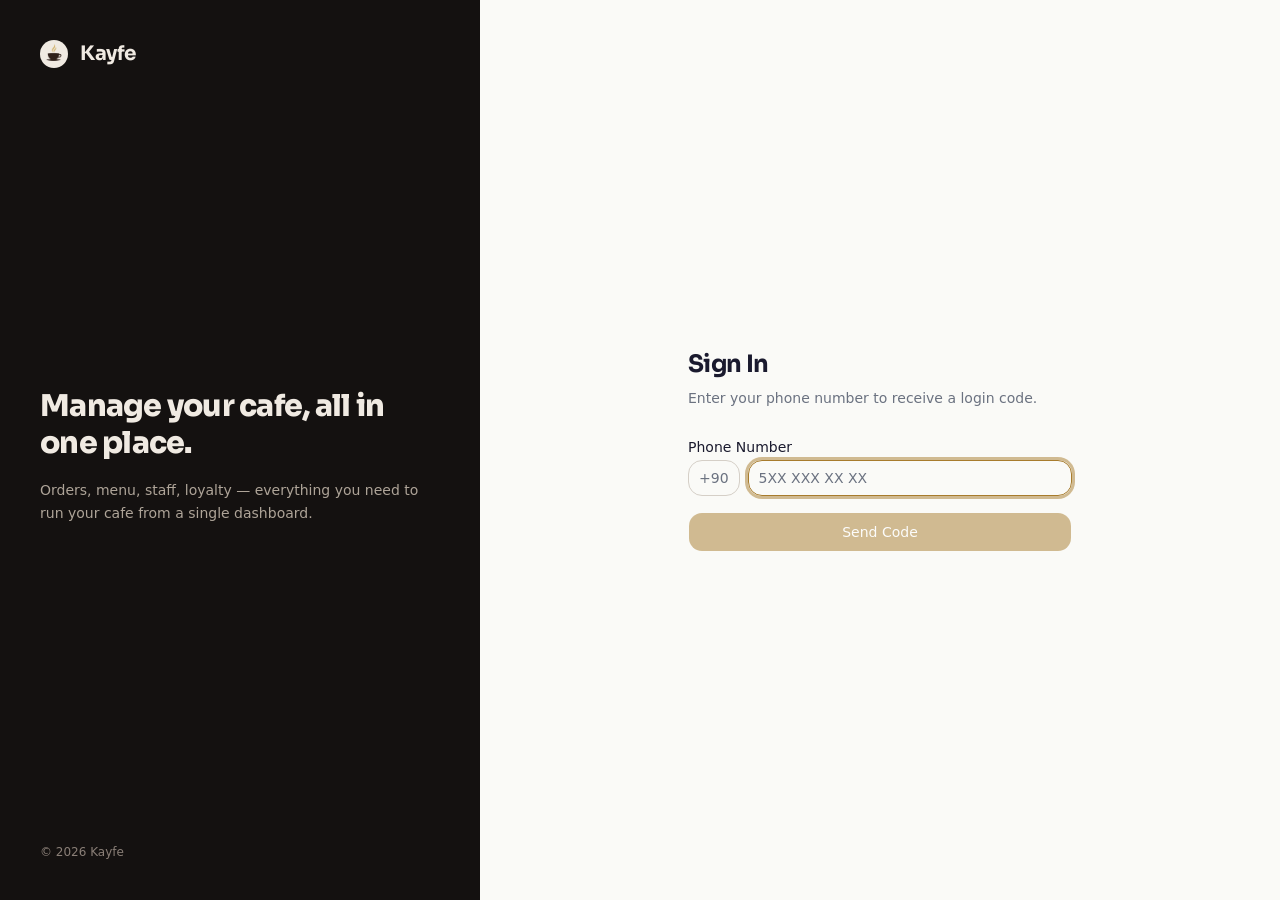
==== commit 9f1a0151: "Updates" ====
--- a/index.html
+++ b/index.html
@@ -35,8 +35,8 @@
         }
       }(window.location))
     </script>
-    <script type="module" crossorigin src="/assets/index-n170fpd3.js"></script>
-    <link rel="stylesheet" crossorigin href="/assets/index-BFVZU5iz.css">
+    <script type="module" crossorigin src="/assets/index-iO2vr_FT.js"></script>
+    <link rel="stylesheet" crossorigin href="/assets/index-F9rdqNEI.css">
   </head>
   <body>
     <div id="root"></div>
--- a/assets/index-F9rdqNEI.css
+++ b/assets/index-F9rdqNEI.css
@@ -0,0 +1 @@
+.leaflet-pane,.leaflet-tile,.leaflet-marker-icon,.leaflet-marker-shadow,.leaflet-tile-container,.leaflet-pane>svg,.leaflet-pane>canvas,.leaflet-zoom-box,.leaflet-image-layer,.leaflet-layer{position:absolute;top:0;left:0}.leaflet-container{overflow:hidden}.leaflet-tile,.leaflet-marker-icon,.leaflet-marker-shadow{-webkit-user-select:none;user-select:none;-webkit-user-drag:none}.leaflet-tile::selection{background:0 0}.leaflet-safari .leaflet-tile{image-rendering:-webkit-optimize-contrast}.leaflet-safari .leaflet-tile-container{-webkit-transform-origin:0 0;width:1600px;height:1600px}.leaflet-marker-icon,.leaflet-marker-shadow{display:block}.leaflet-container .leaflet-overlay-pane svg{max-width:none!important;max-height:none!important}.leaflet-container .leaflet-marker-pane img,.leaflet-container .leaflet-shadow-pane img,.leaflet-container .leaflet-tile-pane img,.leaflet-container img.leaflet-image-layer,.leaflet-container .leaflet-tile{width:auto;padding:0;max-width:none!important;max-height:none!important}.leaflet-container img.leaflet-tile{mix-blend-mode:plus-lighter}.leaflet-container.leaflet-touch-zoom{-ms-touch-action:pan-x pan-y;touch-action:pan-x pan-y}.leaflet-container.leaflet-touch-drag{-ms-touch-action:pinch-zoom;touch-action:none;touch-action:pinch-zoom}.leaflet-container.leaflet-touch-drag.leaflet-touch-zoom{-ms-touch-action:none;touch-action:none}.leaflet-container{-webkit-tap-highlight-color:transparent}.leaflet-container a{-webkit-tap-highlight-color:#33b5e566}.leaflet-tile{filter:inherit;visibility:hidden}.leaflet-tile-loaded{visibility:inherit}.leaflet-zoom-box{box-sizing:border-box;z-index:800;width:0;height:0}.leaflet-overlay-pane svg{-moz-user-select:none}.leaflet-pane{z-index:400}.leaflet-tile-pane{z-index:200}.leaflet-overlay-pane{z-index:400}.leaflet-shadow-pane{z-index:500}.leaflet-marker-pane{z-index:600}.leaflet-tooltip-pane{z-index:650}.leaflet-popup-pane{z-index:700}.leaflet-map-pane canvas{z-index:100}.leaflet-map-pane svg{z-index:200}.leaflet-vml-shape{width:1px;height:1px}.lvml{behavior:url(#default#VML);display:inline-block;position:absolute}.leaflet-control{z-index:800;pointer-events:visiblePainted;pointer-events:auto;position:relative}.leaflet-top,.leaflet-bottom{z-index:1000;pointer-events:none;position:absolute}.leaflet-top{top:0}.leaflet-right{right:0}.leaflet-bottom{bottom:0}.leaflet-left{left:0}.leaflet-control{float:left;clear:both}.leaflet-right .leaflet-control{float:right}.leaflet-top .leaflet-control{margin-top:10px}.leaflet-bottom .leaflet-control{margin-bottom:10px}.leaflet-left .leaflet-control{margin-left:10px}.leaflet-right .leaflet-control{margin-right:10px}.leaflet-fade-anim .leaflet-popup{opacity:0;transition:opacity .2s linear}.leaflet-fade-anim .leaflet-map-pane .leaflet-popup{opacity:1}.leaflet-zoom-animated{transform-origin:0 0}svg.leaflet-zoom-animated{will-change:transform}.leaflet-zoom-anim .leaflet-zoom-animated{-webkit-transition:-webkit-transform .25s cubic-bezier(0,0,.25,1);-moz-transition:-moz-transform .25s cubic-bezier(0,0,.25,1);transition:transform .25s cubic-bezier(0,0,.25,1)}.leaflet-zoom-anim .leaflet-tile,.leaflet-pan-anim .leaflet-tile{transition:none}.leaflet-zoom-anim .leaflet-zoom-hide{visibility:hidden}.leaflet-interactive{cursor:pointer}.leaflet-grab{cursor:-webkit-grab;cursor:-moz-grab;cursor:grab}.leaflet-crosshair,.leaflet-crosshair .leaflet-interactive{cursor:crosshair}.leaflet-popup-pane,.leaflet-control{cursor:auto}.leaflet-dragging .leaflet-grab,.leaflet-dragging .leaflet-grab .leaflet-interactive,.leaflet-dragging .leaflet-marker-draggable{cursor:move;cursor:-webkit-grabbing;cursor:-moz-grabbing;cursor:grabbing}.leaflet-marker-icon,.leaflet-marker-shadow,.leaflet-image-layer,.leaflet-pane>svg path,.leaflet-tile-container{pointer-events:none}.leaflet-marker-icon.leaflet-interactive,.leaflet-image-layer.leaflet-interactive,.leaflet-pane>svg path.leaflet-interactive,svg.leaflet-image-layer.leaflet-interactive path{pointer-events:visiblePainted;pointer-events:auto}.leaflet-container{outline-offset:1px;background:#ddd}.leaflet-container a{color:#0078a8}.leaflet-zoom-box{background:#ffffff80;border:2px dotted #38f}.leaflet-container{font-family:Helvetica Neue,Arial,Helvetica,sans-serif;font-size:.75rem;line-height:1.5}.leaflet-bar{border-radius:4px;box-shadow:0 1px 5px #000000a6}.leaflet-bar a{text-align:center;color:#000;background-color:#fff;border-bottom:1px solid #ccc;width:26px;height:26px;line-height:26px;text-decoration:none;display:block}.leaflet-bar a,.leaflet-control-layers-toggle{background-position:50%;background-repeat:no-repeat;display:block}.leaflet-bar a:hover,.leaflet-bar a:focus{background-color:#f4f4f4}.leaflet-bar a:first-child{border-top-left-radius:4px;border-top-right-radius:4px}.leaflet-bar a:last-child{border-bottom:none;border-bottom-right-radius:4px;border-bottom-left-radius:4px}.leaflet-bar a.leaflet-disabled{cursor:default;color:#bbb;background-color:#f4f4f4}.leaflet-touch .leaflet-bar a{width:30px;height:30px;line-height:30px}.leaflet-touch .leaflet-bar a:first-child{border-top-left-radius:2px;border-top-right-radius:2px}.leaflet-touch .leaflet-bar a:last-child{border-bottom-right-radius:2px;border-bottom-left-radius:2px}.leaflet-control-zoom-in,.leaflet-control-zoom-out{text-indent:1px;font:700 18px Lucida Console,Monaco,monospace}.leaflet-touch .leaflet-control-zoom-in,.leaflet-touch .leaflet-control-zoom-out{font-size:22px}.leaflet-control-layers{background:#fff;border-radius:5px;box-shadow:0 1px 5px #0006}.leaflet-control-layers-toggle{background-image:url([data-uri]);width:36px;height:36px}.leaflet-retina .leaflet-control-layers-toggle{background-image:url([data-uri]);background-size:26px 26px}.leaflet-touch .leaflet-control-layers-toggle{width:44px;height:44px}.leaflet-control-layers .leaflet-control-layers-list,.leaflet-control-layers-expanded .leaflet-control-layers-toggle{display:none}.leaflet-control-layers-expanded .leaflet-control-layers-list{display:block;position:relative}.leaflet-control-layers-expanded{color:#333;background:#fff;padding:6px 10px 6px 6px}.leaflet-control-layers-scrollbar{padding-right:5px;overflow:hidden scroll}.leaflet-control-layers-selector{margin-top:2px;position:relative;top:1px}.leaflet-control-layers label{font-size:1.08333em;display:block}.leaflet-control-layers-separator{border-top:1px solid #ddd;height:0;margin:5px -10px 5px -6px}.leaflet-default-icon-path{background-image:url([data-uri])}.leaflet-container .leaflet-control-attribution{background:#fffc;margin:0}.leaflet-control-attribution,.leaflet-control-scale-line{color:#333;padding:0 5px;line-height:1.4}.leaflet-control-attribution a{text-decoration:none}.leaflet-control-attribution a:hover,.leaflet-control-attribution a:focus{text-decoration:underline}.leaflet-attribution-flag{width:1em;height:.6669em;vertical-align:baseline!important;display:inline!important}.leaflet-left .leaflet-control-scale{margin-left:5px}.leaflet-bottom .leaflet-control-scale{margin-bottom:5px}.leaflet-control-scale-line{white-space:nowrap;box-sizing:border-box;text-shadow:1px 1px #fff;background:#fffc;border:2px solid #777;border-top:none;padding:2px 5px 1px;line-height:1.1}.leaflet-control-scale-line:not(:first-child){border-top:2px solid #777;border-bottom:none;margin-top:-2px}.leaflet-control-scale-line:not(:first-child):not(:last-child){border-bottom:2px solid #777}.leaflet-touch .leaflet-control-attribution,.leaflet-touch .leaflet-control-layers,.leaflet-touch .leaflet-bar{box-shadow:none}.leaflet-touch .leaflet-control-layers,.leaflet-touch .leaflet-bar{background-clip:padding-box;border:2px solid #0003}.leaflet-popup{text-align:center;margin-bottom:20px;position:absolute}.leaflet-popup-content-wrapper{text-align:left;border-radius:12px;padding:1px}.leaflet-popup-content{min-height:1px;margin:13px 24px 13px 20px;font-size:1.08333em;line-height:1.3}.leaflet-popup-content p{margin:1.3em 0}.leaflet-popup-tip-container{pointer-events:none;width:40px;height:20px;margin-top:-1px;margin-left:-20px;position:absolute;left:50%;overflow:hidden}.leaflet-popup-tip{pointer-events:auto;width:17px;height:17px;margin:-10px auto 0;padding:1px;transform:rotate(45deg)}.leaflet-popup-content-wrapper,.leaflet-popup-tip{color:#333;background:#fff;box-shadow:0 3px 14px #0006}.leaflet-container a.leaflet-popup-close-button{text-align:center;color:#757575;background:0 0;border:none;width:24px;height:24px;font:16px/24px Tahoma,Verdana,sans-serif;text-decoration:none;position:absolute;top:0;right:0}.leaflet-container a.leaflet-popup-close-button:hover,.leaflet-container a.leaflet-popup-close-button:focus{color:#585858}.leaflet-popup-scrolled{overflow:auto}.leaflet-oldie .leaflet-popup-content-wrapper{-ms-zoom:1}.leaflet-oldie .leaflet-popup-tip{-ms-filter:"progid:DXImageTransform.Microsoft.Matrix(M11=0.70710678, M12=0.70710678, M21=-0.70710678, M22=0.70710678)";width:24px;filter:progid:DXImageTransform.Microsoft.Matrix(M11=.707107, M12=.707107, M21=-.707107, M22=.707107);margin:0 auto}.leaflet-oldie .leaflet-control-zoom,.leaflet-oldie .leaflet-control-layers,.leaflet-oldie .leaflet-popup-content-wrapper,.leaflet-oldie .leaflet-popup-tip{border:1px solid #999}.leaflet-div-icon{background:#fff;border:1px solid #666}.leaflet-tooltip{color:#222;white-space:nowrap;-webkit-user-select:none;user-select:none;pointer-events:none;background-color:#fff;border:1px solid #fff;border-radius:3px;padding:6px;position:absolute;box-shadow:0 1px 3px #0006}.leaflet-tooltip.leaflet-interactive{cursor:pointer;pointer-events:auto}.leaflet-tooltip-top:before,.leaflet-tooltip-bottom:before,.leaflet-tooltip-left:before,.leaflet-tooltip-right:before{pointer-events:none;content:"";background:0 0;border:6px solid #0000;position:absolute}.leaflet-tooltip-bottom{margin-top:6px}.leaflet-tooltip-top{margin-top:-6px}.leaflet-tooltip-bottom:before,.leaflet-tooltip-top:before{margin-left:-6px;left:50%}.leaflet-tooltip-top:before{border-top-color:#fff;margin-bottom:-12px;bottom:0}.leaflet-tooltip-bottom:before{border-bottom-color:#fff;margin-top:-12px;margin-left:-6px;top:0}.leaflet-tooltip-left{margin-left:-6px}.leaflet-tooltip-right{margin-left:6px}.leaflet-tooltip-left:before,.leaflet-tooltip-right:before{margin-top:-6px;top:50%}.leaflet-tooltip-left:before{border-left-color:#fff;margin-right:-12px;right:0}.leaflet-tooltip-right:before{border-right-color:#fff;margin-left:-12px;left:0}@media print{.leaflet-control{-webkit-print-color-adjust:exact;print-color-adjust:exact}}@layer properties{@supports (((-webkit-hyphens:none)) and (not (margin-trim:inline))) or ((-moz-orient:inline) and (not (color:rgb(from red r g b)))){*,:before,:after,::backdrop{--tw-translate-x:0;--tw-translate-y:0;--tw-translate-z:0;--tw-space-y-reverse:0;--tw-border-style:solid;--tw-leading:initial;--tw-font-weight:initial;--tw-tracking:initial;--tw-shadow:0 0 #0000;--tw-shadow-color:initial;--tw-shadow-alpha:100%;--tw-inset-shadow:0 0 #0000;--tw-inset-shadow-color:initial;--tw-inset-shadow-alpha:100%;--tw-ring-color:initial;--tw-ring-shadow:0 0 #0000;--tw-inset-ring-color:initial;--tw-inset-ring-shadow:0 0 #0000;--tw-ring-inset:initial;--tw-ring-offset-width:0px;--tw-ring-offset-color:#fff;--tw-ring-offset-shadow:0 0 #0000;--tw-outline-style:solid;--tw-blur:initial;--tw-brightness:initial;--tw-contrast:initial;--tw-grayscale:initial;--tw-hue-rotate:initial;--tw-invert:initial;--tw-opacity:initial;--tw-saturate:initial;--tw-sepia:initial;--tw-drop-shadow:initial;--tw-drop-shadow-color:initial;--tw-drop-shadow-alpha:100%;--tw-drop-shadow-size:initial;--tw-backdrop-blur:initial;--tw-backdrop-brightness:initial;--tw-backdrop-contrast:initial;--tw-backdrop-grayscale:initial;--tw-backdrop-hue-rotate:initial;--tw-backdrop-invert:initial;--tw-backdrop-opacity:initial;--tw-backdrop-saturate:initial;--tw-backdrop-sepia:initial;--tw-duration:initial;--tw-ease:initial;--tw-content:"";--tw-animation-delay:0s;--tw-animation-direction:normal;--tw-animation-duration:initial;--tw-animation-fill-mode:none;--tw-animation-iteration-count:1;--tw-enter-blur:0;--tw-enter-opacity:1;--tw-enter-rotate:0;--tw-enter-scale:1;--tw-enter-translate-x:0;--tw-enter-translate-y:0;--tw-exit-blur:0;--tw-exit-opacity:1;--tw-exit-rotate:0;--tw-exit-scale:1;--tw-exit-translate-x:0;--tw-exit-translate-y:0}}}@layer theme{:root,:host{--font-mono:ui-monospace, SFMono-Regular, Menlo, Monaco, Consolas, "Liberation Mono", "Courier New", monospace;--color-red-600:oklch(57.7% .245 27.325);--color-yellow-600:oklch(68.1% .162 75.834);--color-green-600:oklch(62.7% .194 149.214);--color-emerald-600:oklch(59.6% .145 163.225);--color-black:#000;--spacing:.25rem;--container-xs:20rem;--container-sm:24rem;--container-md:28rem;--container-lg:32rem;--container-2xl:42rem;--container-4xl:56rem;--text-xs:.75rem;--text-xs--line-height:calc(1 / .75);--text-sm:.875rem;--text-sm--line-height:calc(1.25 / .875);--text-base:1rem;--text-base--line-height:calc(1.5 / 1);--text-lg:1.125rem;--text-lg--line-height:calc(1.75 / 1.125);--text-xl:1.25rem;--text-xl--line-height:calc(1.75 / 1.25);--text-2xl:1.5rem;--text-2xl--line-height:calc(2 / 1.5);--text-3xl:1.875rem;--text-3xl--line-height:calc(2.25 / 1.875);--font-weight-normal:400;--font-weight-medium:500;--font-weight-semibold:600;--font-weight-bold:700;--font-weight-extrabold:800;--tracking-tight:-.025em;--tracking-widest:.1em;--leading-tight:1.25;--leading-snug:1.375;--leading-relaxed:1.625;--radius-md:calc(var(--radius) * .8);--ease-out:cubic-bezier(0, 0, .2, 1);--ease-in-out:cubic-bezier(.4, 0, .2, 1);--animate-spin:spin 1s linear infinite;--animate-pulse:pulse 2s cubic-bezier(.4, 0, .6, 1) infinite;--blur-xs:4px;--blur-sm:8px;--default-transition-duration:.15s;--default-transition-timing-function:cubic-bezier(.4, 0, .2, 1);--default-font-family:"Sora", system-ui, sans-serif;--default-mono-font-family:var(--font-mono)}}@layer base{*,:after,:before,::backdrop{box-sizing:border-box;border:0 solid;margin:0;padding:0}::file-selector-button{box-sizing:border-box;border:0 solid;margin:0;padding:0}html,:host{-webkit-text-size-adjust:100%;tab-size:4;line-height:1.5;font-family:var(--default-font-family,ui-sans-serif, system-ui, sans-serif, "Apple Color Emoji", "Segoe UI Emoji", "Segoe UI Symbol", "Noto Color Emoji");font-feature-settings:var(--default-font-feature-settings,normal);font-variation-settings:var(--default-font-variation-settings,normal);-webkit-tap-highlight-color:transparent}hr{height:0;color:inherit;border-top-width:1px}abbr:where([title]){-webkit-text-decoration:underline dotted;text-decoration:underline dotted}h1,h2,h3,h4,h5,h6{font-size:inherit;font-weight:inherit}a{color:inherit;-webkit-text-decoration:inherit;-webkit-text-decoration:inherit;-webkit-text-decoration:inherit;-webkit-text-decoration:inherit;text-decoration:inherit}b,strong{font-weight:bolder}code,kbd,samp,pre{font-family:var(--default-mono-font-family,ui-monospace, SFMono-Regular, Menlo, Monaco, Consolas, "Liberation Mono", "Courier New", monospace);font-feature-settings:var(--default-mono-font-feature-settings,normal);font-variation-settings:var(--default-mono-font-variation-settings,normal);font-size:1em}small{font-size:80%}sub,sup{vertical-align:baseline;font-size:75%;line-height:0;position:relative}sub{bottom:-.25em}sup{top:-.5em}table{text-indent:0;border-color:inherit;border-collapse:collapse}:-moz-focusring{outline:auto}progress{vertical-align:baseline}summary{display:list-item}ol,ul,menu{list-style:none}img,svg,video,canvas,audio,iframe,embed,object{vertical-align:middle;display:block}img,video{max-width:100%;height:auto}button,input,select,optgroup,textarea{font:inherit;font-feature-settings:inherit;font-variation-settings:inherit;letter-spacing:inherit;color:inherit;opacity:1;background-color:#0000;border-radius:0}::file-selector-button{font:inherit;font-feature-settings:inherit;font-variation-settings:inherit;letter-spacing:inherit;color:inherit;opacity:1;background-color:#0000;border-radius:0}:where(select:is([multiple],[size])) optgroup{font-weight:bolder}:where(select:is([multiple],[size])) optgroup option{padding-inline-start:20px}::file-selector-button{margin-inline-end:4px}::placeholder{opacity:1}@supports (not ((-webkit-appearance:-apple-pay-button))) or (contain-intrinsic-size:1px){::placeholder{color:currentColor}@supports (color:color-mix(in lab, red, red)){::placeholder{color:color-mix(in oklab, currentcolor 50%, transparent)}}}textarea{resize:vertical}::-webkit-search-decoration{-webkit-appearance:none}::-webkit-date-and-time-value{min-height:1lh;text-align:inherit}::-webkit-datetime-edit{display:inline-flex}::-webkit-datetime-edit-fields-wrapper{padding:0}::-webkit-datetime-edit{padding-block:0}::-webkit-datetime-edit-year-field{padding-block:0}::-webkit-datetime-edit-month-field{padding-block:0}::-webkit-datetime-edit-day-field{padding-block:0}::-webkit-datetime-edit-hour-field{padding-block:0}::-webkit-datetime-edit-minute-field{padding-block:0}::-webkit-datetime-edit-second-field{padding-block:0}::-webkit-datetime-edit-millisecond-field{padding-block:0}::-webkit-datetime-edit-meridiem-field{padding-block:0}::-webkit-calendar-picker-indicator{line-height:1}:-moz-ui-invalid{box-shadow:none}button,input:where([type=button],[type=reset],[type=submit]){appearance:button}::file-selector-button{appearance:button}::-webkit-inner-spin-button{height:auto}::-webkit-outer-spin-button{height:auto}[hidden]:where(:not([hidden=until-found])){display:none!important}*{border-color:var(--border);outline-color:var(--ring)}@supports (color:color-mix(in lab, red, red)){*{outline-color:color-mix(in oklab, var(--ring) 50%, transparent)}}body{background-color:var(--background);color:var(--foreground)}input[type=date]{appearance:none;background-color:var(--background);width:100%;min-width:0}input[type=date]::-webkit-date-and-time-value{text-align:left}}@layer components;@layer utilities{.\@container\/card-header{container:card-header/inline-size}.pointer-events-none{pointer-events:none}.collapse{visibility:collapse}.invisible{visibility:hidden}.sr-only{clip-path:inset(50%);white-space:nowrap;border-width:0;width:1px;height:1px;margin:-1px;padding:0;position:absolute;overflow:hidden}.absolute{position:absolute}.fixed{position:fixed}.relative{position:relative}.sticky{position:sticky}.inset-0{inset:calc(var(--spacing) * 0)}.inset-x-0{inset-inline:calc(var(--spacing) * 0)}.start{inset-inline-start:var(--spacing)}.end{inset-inline-end:var(--spacing)}.top-0{top:calc(var(--spacing) * 0)}.top-1\/2{top:50%}.top-2{top:calc(var(--spacing) * 2)}.top-2\.5{top:calc(var(--spacing) * 2.5)}.right-2{right:calc(var(--spacing) * 2)}.right-3{right:calc(var(--spacing) * 3)}.bottom-0{bottom:calc(var(--spacing) * 0)}.left-1\/2{left:50%}.isolate{isolation:isolate}.z-0{z-index:0}.z-10{z-index:10}.z-30{z-index:30}.z-50{z-index:50}.col-start-2{grid-column-start:2}.row-span-2{grid-row:span 2/span 2}.row-start-1{grid-row-start:1}.-mx-1{margin-inline:calc(var(--spacing) * -1)}.-mx-4{margin-inline:calc(var(--spacing) * -4)}.mx-2{margin-inline:calc(var(--spacing) * 2)}.mx-3{margin-inline:calc(var(--spacing) * 3)}.mx-auto{margin-inline:auto}.my-1{margin-block:calc(var(--spacing) * 1)}.my-2{margin-block:calc(var(--spacing) * 2)}.mt-0\.5{margin-top:calc(var(--spacing) * .5)}.mt-1{margin-top:calc(var(--spacing) * 1)}.mt-2{margin-top:calc(var(--spacing) * 2)}.mt-4{margin-top:calc(var(--spacing) * 4)}.mt-auto{margin-top:auto}.mr-1{margin-right:calc(var(--spacing) * 1)}.-mb-4{margin-bottom:calc(var(--spacing) * -4)}.mb-2{margin-bottom:calc(var(--spacing) * 2)}.mb-3{margin-bottom:calc(var(--spacing) * 3)}.ml-1{margin-left:calc(var(--spacing) * 1)}.ml-1\.5{margin-left:calc(var(--spacing) * 1.5)}.ml-2{margin-left:calc(var(--spacing) * 2)}.ml-auto{margin-left:auto}.line-clamp-2{-webkit-line-clamp:2;-webkit-box-orient:vertical;display:-webkit-box;overflow:hidden}.scrollbar-none{-ms-overflow-style:none;scrollbar-width:none}.scrollbar-none::-webkit-scrollbar{display:none}.block{display:block}.flex{display:flex}.grid{display:grid}.hidden{display:none}.inline{display:inline}.inline-flex{display:inline-flex}.table{display:table}.table-caption{display:table-caption}.table-cell{display:table-cell}.table-row{display:table-row}.field-sizing-content{field-sizing:content}.aspect-square{aspect-ratio:1}.size-\(--cell-size\){width:var(--cell-size);height:var(--cell-size)}.size-2{width:calc(var(--spacing) * 2);height:calc(var(--spacing) * 2)}.size-3\.5{width:calc(var(--spacing) * 3.5);height:calc(var(--spacing) * 3.5)}.size-4{width:calc(var(--spacing) * 4);height:calc(var(--spacing) * 4)}.size-5{width:calc(var(--spacing) * 5);height:calc(var(--spacing) * 5)}.size-6{width:calc(var(--spacing) * 6);height:calc(var(--spacing) * 6)}.size-7{width:calc(var(--spacing) * 7);height:calc(var(--spacing) * 7)}.size-8{width:calc(var(--spacing) * 8);height:calc(var(--spacing) * 8)}.size-9{width:calc(var(--spacing) * 9);height:calc(var(--spacing) * 9)}.size-10{width:calc(var(--spacing) * 10);height:calc(var(--spacing) * 10)}.size-14{width:calc(var(--spacing) * 14);height:calc(var(--spacing) * 14)}.size-16{width:calc(var(--spacing) * 16);height:calc(var(--spacing) * 16)}.size-auto{width:auto;height:auto}.h-\(--cell-size\){height:var(--cell-size)}.h-3\.5{height:calc(var(--spacing) * 3.5)}.h-4{height:calc(var(--spacing) * 4)}.h-5{height:calc(var(--spacing) * 5)}.h-6{height:calc(var(--spacing) * 6)}.h-7{height:calc(var(--spacing) * 7)}.h-8{height:calc(var(--spacing) * 8)}.h-9{height:calc(var(--spacing) * 9)}.h-10{height:calc(var(--spacing) * 10)}.h-12{height:calc(var(--spacing) * 12)}.h-14{height:calc(var(--spacing) * 14)}.h-28{height:calc(var(--spacing) * 28)}.h-32{height:calc(var(--spacing) * 32)}.h-40{height:calc(var(--spacing) * 40)}.h-48{height:calc(var(--spacing) * 48)}.h-64{height:calc(var(--spacing) * 64)}.h-72{height:calc(var(--spacing) * 72)}.h-80{height:calc(var(--spacing) * 80)}.h-\[80vh\]{height:80vh}.h-\[600px\]{height:600px}.h-\[calc\(100\%-1px\)\]{height:calc(100% - 1px)}.h-full{height:100%}.h-px{height:1px}.h-svh{height:100svh}.max-h-\(--available-height\){max-height:var(--available-height)}.max-h-64{max-height:calc(var(--spacing) * 64)}.max-h-\[90vh\]{max-height:90vh}.min-h-16{min-height:calc(var(--spacing) * 16)}.min-h-svh{min-height:100svh}.w-\(--anchor-width\){width:var(--anchor-width)}.w-\(--cell-size\){width:var(--cell-size)}.w-3\/4{width:75%}.w-8{width:calc(var(--spacing) * 8)}.w-10{width:calc(var(--spacing) * 10)}.w-12{width:calc(var(--spacing) * 12)}.w-16{width:calc(var(--spacing) * 16)}.w-20{width:calc(var(--spacing) * 20)}.w-24{width:calc(var(--spacing) * 24)}.w-28{width:calc(var(--spacing) * 28)}.w-40{width:calc(var(--spacing) * 40)}.w-48{width:calc(var(--spacing) * 48)}.w-64{width:calc(var(--spacing) * 64)}.w-72{width:calc(var(--spacing) * 72)}.w-\[50px\]{width:50px}.w-\[70px\]{width:70px}.w-\[90px\]{width:90px}.w-\[100px\]{width:100px}.w-\[120px\]{width:120px}.w-\[140px\]{width:140px}.w-\[200px\]{width:200px}.w-\[480px\]{width:480px}.w-auto{width:auto}.w-fit{width:fit-content}.w-full{width:100%}.w-px{width:1px}.max-w-2xl{max-width:var(--container-2xl)}.max-w-4xl{max-width:var(--container-4xl)}.max-w-\[200px\]{max-width:200px}.max-w-\[calc\(100\%-2rem\)\]{max-width:calc(100% - 2rem)}.max-w-full{max-width:100%}.max-w-sm{max-width:var(--container-sm)}.min-w-\(--cell-size\){min-width:var(--cell-size)}.min-w-0{min-width:calc(var(--spacing) * 0)}.min-w-32{min-width:calc(var(--spacing) * 32)}.min-w-36{min-width:calc(var(--spacing) * 36)}.min-w-\[96px\]{min-width:96px}.min-w-max{min-width:max-content}.flex-1{flex:1}.shrink-0{flex-shrink:0}.caption-bottom{caption-side:bottom}.border-collapse{border-collapse:collapse}.origin-\(--transform-origin\){transform-origin:var(--transform-origin)}.-translate-x-1\/2{--tw-translate-x:calc(calc(1 / 2 * 100%) * -1);translate:var(--tw-translate-x) var(--tw-translate-y)}.-translate-y-1\/2{--tw-translate-y:calc(calc(1 / 2 * 100%) * -1);translate:var(--tw-translate-x) var(--tw-translate-y)}.animate-pulse{animation:var(--animate-pulse)}.animate-spin{animation:var(--animate-spin)}.cursor-default{cursor:default}.cursor-pointer{cursor:pointer}.scroll-my-1{scroll-margin-block:calc(var(--spacing) * 1)}.auto-rows-min{grid-auto-rows:min-content}.grid-cols-1{grid-template-columns:repeat(1,minmax(0,1fr))}.grid-cols-2{grid-template-columns:repeat(2,minmax(0,1fr))}.grid-cols-3{grid-template-columns:repeat(3,minmax(0,1fr))}.grid-cols-\[1fr_1fr_auto\]{grid-template-columns:1fr 1fr auto}.grid-rows-\[auto_1fr\]{grid-template-rows:auto 1fr}.flex-col{flex-direction:column}.flex-col-reverse{flex-direction:column-reverse}.flex-wrap{flex-wrap:wrap}.place-items-center{place-items:center}.items-center{align-items:center}.items-end{align-items:flex-end}.items-start{align-items:flex-start}.justify-between{justify-content:space-between}.justify-center{justify-content:center}.justify-end{justify-content:flex-end}.gap-0\.5{gap:calc(var(--spacing) * .5)}.gap-1{gap:calc(var(--spacing) * 1)}.gap-1\.5{gap:calc(var(--spacing) * 1.5)}.gap-2{gap:calc(var(--spacing) * 2)}.gap-2\.5{gap:calc(var(--spacing) * 2.5)}.gap-3{gap:calc(var(--spacing) * 3)}.gap-4{gap:calc(var(--spacing) * 4)}.gap-6{gap:calc(var(--spacing) * 6)}:where(.space-y-0\.5>:not(:last-child)){--tw-space-y-reverse:0;margin-block-start:calc(calc(var(--spacing) * .5) * var(--tw-space-y-reverse));margin-block-end:calc(calc(var(--spacing) * .5) * calc(1 - var(--tw-space-y-reverse)))}:where(.space-y-1>:not(:last-child)){--tw-space-y-reverse:0;margin-block-start:calc(calc(var(--spacing) * 1) * var(--tw-space-y-reverse));margin-block-end:calc(calc(var(--spacing) * 1) * calc(1 - var(--tw-space-y-reverse)))}:where(.space-y-1\.5>:not(:last-child)){--tw-space-y-reverse:0;margin-block-start:calc(calc(var(--spacing) * 1.5) * var(--tw-space-y-reverse));margin-block-end:calc(calc(var(--spacing) * 1.5) * calc(1 - var(--tw-space-y-reverse)))}:where(.space-y-2>:not(:last-child)){--tw-space-y-reverse:0;margin-block-start:calc(calc(var(--spacing) * 2) * var(--tw-space-y-reverse));margin-block-end:calc(calc(var(--spacing) * 2) * calc(1 - var(--tw-space-y-reverse)))}:where(.space-y-3>:not(:last-child)){--tw-space-y-reverse:0;margin-block-start:calc(calc(var(--spacing) * 3) * var(--tw-space-y-reverse));margin-block-end:calc(calc(var(--spacing) * 3) * calc(1 - var(--tw-space-y-reverse)))}:where(.space-y-4>:not(:last-child)){--tw-space-y-reverse:0;margin-block-start:calc(calc(var(--spacing) * 4) * var(--tw-space-y-reverse));margin-block-end:calc(calc(var(--spacing) * 4) * calc(1 - var(--tw-space-y-reverse)))}:where(.space-y-6>:not(:last-child)){--tw-space-y-reverse:0;margin-block-start:calc(calc(var(--spacing) * 6) * var(--tw-space-y-reverse));margin-block-end:calc(calc(var(--spacing) * 6) * calc(1 - var(--tw-space-y-reverse)))}:where(.space-y-8>:not(:last-child)){--tw-space-y-reverse:0;margin-block-start:calc(calc(var(--spacing) * 8) * var(--tw-space-y-reverse));margin-block-end:calc(calc(var(--spacing) * 8) * calc(1 - var(--tw-space-y-reverse)))}.self-start{align-self:flex-start}.justify-self-end{justify-self:flex-end}.truncate{text-overflow:ellipsis;white-space:nowrap;overflow:hidden}.overflow-auto{overflow:auto}.overflow-hidden{overflow:hidden}.overflow-x-auto{overflow-x:auto}.overflow-x-hidden{overflow-x:hidden}.overflow-y-auto{overflow-y:auto}.rounded{border-radius:.25rem}.rounded-\(--cell-radius\){border-radius:var(--cell-radius)}.rounded-4xl{border-radius:calc(var(--radius) * 2.6)}.rounded-\[min\(var\(--radius-md\)\,10px\)\]{border-radius:min(var(--radius-md), 10px)}.rounded-\[min\(var\(--radius-md\)\,12px\)\]{border-radius:min(var(--radius-md), 12px)}.rounded-full{border-radius:3.40282e38px}.rounded-lg{border-radius:var(--radius)}.rounded-md{border-radius:calc(var(--radius) * .8)}.rounded-none{border-radius:0}.rounded-xl{border-radius:calc(var(--radius) * 1.4)}.rounded-t-xl{border-top-left-radius:calc(var(--radius) * 1.4);border-top-right-radius:calc(var(--radius) * 1.4)}.rounded-l-\(--cell-radius\){border-top-left-radius:var(--cell-radius);border-bottom-left-radius:var(--cell-radius)}.rounded-l-md{border-top-left-radius:calc(var(--radius) * .8);border-bottom-left-radius:calc(var(--radius) * .8)}.rounded-l-none{border-top-left-radius:0;border-bottom-left-radius:0}.rounded-r-\(--cell-radius\){border-top-right-radius:var(--cell-radius);border-bottom-right-radius:var(--cell-radius)}.rounded-b-xl{border-bottom-right-radius:calc(var(--radius) * 1.4);border-bottom-left-radius:calc(var(--radius) * 1.4)}.border{border-style:var(--tw-border-style);border-width:1px}.border-0{border-style:var(--tw-border-style);border-width:0}.border-2{border-style:var(--tw-border-style);border-width:2px}.border-t{border-top-style:var(--tw-border-style);border-top-width:1px}.border-r{border-right-style:var(--tw-border-style);border-right-width:1px}.border-r-0{border-right-style:var(--tw-border-style);border-right-width:0}.border-b{border-bottom-style:var(--tw-border-style);border-bottom-width:1px}.border-b-2{border-bottom-style:var(--tw-border-style);border-bottom-width:2px}.border-dashed{--tw-border-style:dashed;border-style:dashed}.border-\[var\(--color-warning\)\]{border-color:var(--color-warning)}.border-border{border-color:var(--border)}.border-input{border-color:var(--input)}.border-primary{border-color:var(--primary)}.border-ring{border-color:var(--ring)}.border-sidebar-border{border-color:var(--sidebar-border)}.border-transparent{border-color:#0000}.bg-\[\#141110\]{background-color:#141110}.bg-\[var\(--background\)\]{background-color:var(--background)}.bg-\[var\(--color-accent-light\)\]{background-color:var(--color-accent-light)}.bg-accent{background-color:var(--accent)}.bg-background,.bg-background\/70{background-color:var(--background)}@supports (color:color-mix(in lab, red, red)){.bg-background\/70{background-color:color-mix(in oklab, var(--background) 70%, transparent)}}.bg-background\/80{background-color:var(--background)}@supports (color:color-mix(in lab, red, red)){.bg-background\/80{background-color:color-mix(in oklab, var(--background) 80%, transparent)}}.bg-black\/10{background-color:#0000001a}@supports (color:color-mix(in lab, red, red)){.bg-black\/10{background-color:color-mix(in oklab, var(--color-black) 10%, transparent)}}.bg-border{background-color:var(--border)}.bg-card{background-color:var(--card)}.bg-destructive\/10{background-color:var(--destructive)}@supports (color:color-mix(in lab, red, red)){.bg-destructive\/10{background-color:color-mix(in oklab, var(--destructive) 10%, transparent)}}.bg-foreground{background-color:var(--foreground)}.bg-muted,.bg-muted\/30{background-color:var(--muted)}@supports (color:color-mix(in lab, red, red)){.bg-muted\/30{background-color:color-mix(in oklab, var(--muted) 30%, transparent)}}.bg-muted\/50{background-color:var(--muted)}@supports (color:color-mix(in lab, red, red)){.bg-muted\/50{background-color:color-mix(in oklab, var(--muted) 50%, transparent)}}.bg-popover{background-color:var(--popover)}.bg-primary{background-color:var(--primary)}.bg-primary-foreground{background-color:var(--primary-foreground)}.bg-primary\/10{background-color:var(--primary)}@supports (color:color-mix(in lab, red, red)){.bg-primary\/10{background-color:color-mix(in oklab, var(--primary) 10%, transparent)}}.bg-primary\/40{background-color:var(--primary)}@supports (color:color-mix(in lab, red, red)){.bg-primary\/40{background-color:color-mix(in oklab, var(--primary) 40%, transparent)}}.bg-secondary{background-color:var(--secondary)}.bg-sidebar{background-color:var(--sidebar)}.bg-sidebar-accent{background-color:var(--sidebar-accent)}.bg-sidebar-border{background-color:var(--sidebar-border)}.bg-transparent{background-color:#0000}.bg-clip-padding{background-clip:padding-box}.fill-muted-foreground{fill:var(--muted-foreground)}.stroke-border{stroke:var(--border)}.object-cover{object-fit:cover}.p-0{padding:calc(var(--spacing) * 0)}.p-1{padding:calc(var(--spacing) * 1)}.p-1\.5{padding:calc(var(--spacing) * 1.5)}.p-2{padding:calc(var(--spacing) * 2)}.p-2\.5{padding:calc(var(--spacing) * 2.5)}.p-3{padding:calc(var(--spacing) * 3)}.p-4{padding:calc(var(--spacing) * 4)}.p-10{padding:calc(var(--spacing) * 10)}.p-\[3px\]{padding:3px}.px-\(--cell-size\){padding-inline:var(--cell-size)}.px-1\.5{padding-inline:calc(var(--spacing) * 1.5)}.px-2{padding-inline:calc(var(--spacing) * 2)}.px-2\.5{padding-inline:calc(var(--spacing) * 2.5)}.px-3{padding-inline:calc(var(--spacing) * 3)}.px-3\.5{padding-inline:calc(var(--spacing) * 3.5)}.px-4{padding-inline:calc(var(--spacing) * 4)}.px-6{padding-inline:calc(var(--spacing) * 6)}.px-10{padding-inline:calc(var(--spacing) * 10)}.py-0\.5{padding-block:calc(var(--spacing) * .5)}.py-1{padding-block:calc(var(--spacing) * 1)}.py-1\.5{padding-block:calc(var(--spacing) * 1.5)}.py-2{padding-block:calc(var(--spacing) * 2)}.py-2\.5{padding-block:calc(var(--spacing) * 2.5)}.py-3{padding-block:calc(var(--spacing) * 3)}.py-4{padding-block:calc(var(--spacing) * 4)}.py-6{padding-block:calc(var(--spacing) * 6)}.py-8{padding-block:calc(var(--spacing) * 8)}.py-10{padding-block:calc(var(--spacing) * 10)}.py-12{padding-block:calc(var(--spacing) * 12)}.py-16{padding-block:calc(var(--spacing) * 16)}.py-20{padding-block:calc(var(--spacing) * 20)}.pt-2{padding-top:calc(var(--spacing) * 2)}.pt-3{padding-top:calc(var(--spacing) * 3)}.pr-1{padding-right:calc(var(--spacing) * 1)}.pr-2{padding-right:calc(var(--spacing) * 2)}.pr-8{padding-right:calc(var(--spacing) * 8)}.pb-1{padding-bottom:calc(var(--spacing) * 1)}.pb-3{padding-bottom:calc(var(--spacing) * 3)}.pl-1\.5{padding-left:calc(var(--spacing) * 1.5)}.pl-2\.5{padding-left:calc(var(--spacing) * 2.5)}.text-center{text-align:center}.text-left{text-align:left}.text-right{text-align:right}.align-middle{vertical-align:middle}.font-display{font-family:Sora,system-ui,sans-serif}.font-mono{font-family:var(--font-mono)}.text-2xl{font-size:var(--text-2xl);line-height:var(--tw-leading,var(--text-2xl--line-height))}.text-3xl{font-size:var(--text-3xl);line-height:var(--tw-leading,var(--text-3xl--line-height))}.text-base{font-size:var(--text-base);line-height:var(--tw-leading,var(--text-base--line-height))}.text-lg{font-size:var(--text-lg);line-height:var(--tw-leading,var(--text-lg--line-height))}.text-sm{font-size:var(--text-sm);line-height:var(--tw-leading,var(--text-sm--line-height))}.text-xl{font-size:var(--text-xl);line-height:var(--tw-leading,var(--text-xl--line-height))}.text-xs{font-size:var(--text-xs);line-height:var(--tw-leading,var(--text-xs--line-height))}.text-\[0\.8rem\]{font-size:.8rem}.text-\[10px\]{font-size:10px}.text-\[11px\]{font-size:11px}.leading-none{--tw-leading:1;line-height:1}.leading-relaxed{--tw-leading:var(--leading-relaxed);line-height:var(--leading-relaxed)}.leading-snug{--tw-leading:var(--leading-snug);line-height:var(--leading-snug)}.leading-tight{--tw-leading:var(--leading-tight);line-height:var(--leading-tight)}.font-bold{--tw-font-weight:var(--font-weight-bold);font-weight:var(--font-weight-bold)}.font-extrabold{--tw-font-weight:var(--font-weight-extrabold);font-weight:var(--font-weight-extrabold)}.font-medium{--tw-font-weight:var(--font-weight-medium);font-weight:var(--font-weight-medium)}.font-normal{--tw-font-weight:var(--font-weight-normal);font-weight:var(--font-weight-normal)}.font-semibold{--tw-font-weight:var(--font-weight-semibold);font-weight:var(--font-weight-semibold)}.tracking-tight{--tw-tracking:var(--tracking-tight);letter-spacing:var(--tracking-tight)}.tracking-widest{--tw-tracking:var(--tracking-widest);letter-spacing:var(--tracking-widest)}.text-balance{text-wrap:balance}.whitespace-nowrap{white-space:nowrap}.text-\[\#8A7F77\]{color:#8a7f77}.text-\[\#AEA498\]{color:#aea498}.text-\[\#F0EAE2\]{color:#f0eae2}.text-\[var\(--color-success\)\]{color:var(--color-success)}.text-\[var\(--color-warning\)\]{color:var(--color-warning)}.text-card-foreground{color:var(--card-foreground)}.text-destructive{color:var(--destructive)}.text-emerald-600{color:var(--color-emerald-600)}.text-foreground,.text-foreground\/60{color:var(--foreground)}@supports (color:color-mix(in lab, red, red)){.text-foreground\/60{color:color-mix(in oklab, var(--foreground) 60%, transparent)}}.text-green-600{color:var(--color-green-600)}.text-muted-foreground{color:var(--muted-foreground)}.text-popover-foreground{color:var(--popover-foreground)}.text-primary{color:var(--primary)}.text-primary-foreground{color:var(--primary-foreground)}.text-red-600{color:var(--color-red-600)}.text-secondary-foreground{color:var(--secondary-foreground)}.text-sidebar-accent-foreground{color:var(--sidebar-accent-foreground)}.text-sidebar-foreground{color:var(--sidebar-foreground)}.text-yellow-600{color:var(--color-yellow-600)}.line-through{text-decoration-line:line-through}.underline-offset-4{text-underline-offset:4px}.opacity-0{opacity:0}.opacity-40{opacity:.4}.opacity-50{opacity:.5}.opacity-60{opacity:.6}.opacity-70{opacity:.7}.shadow-lg{--tw-shadow:0 10px 15px -3px var(--tw-shadow-color,#0000001a), 0 4px 6px -4px var(--tw-shadow-color,#0000001a);box-shadow:var(--tw-inset-shadow), var(--tw-inset-ring-shadow), var(--tw-ring-offset-shadow), var(--tw-ring-shadow), var(--tw-shadow)}.shadow-md{--tw-shadow:0 4px 6px -1px var(--tw-shadow-color,#0000001a), 0 2px 4px -2px var(--tw-shadow-color,#0000001a);box-shadow:var(--tw-inset-shadow), var(--tw-inset-ring-shadow), var(--tw-ring-offset-shadow), var(--tw-ring-shadow), var(--tw-shadow)}.ring-0{--tw-ring-shadow:var(--tw-ring-inset,) 0 0 0 calc(0px + var(--tw-ring-offset-width)) var(--tw-ring-color,currentcolor);box-shadow:var(--tw-inset-shadow), var(--tw-inset-ring-shadow), var(--tw-ring-offset-shadow), var(--tw-ring-shadow), var(--tw-shadow)}.ring-1{--tw-ring-shadow:var(--tw-ring-inset,) 0 0 0 calc(1px + var(--tw-ring-offset-width)) var(--tw-ring-color,currentcolor);box-shadow:var(--tw-inset-shadow), var(--tw-inset-ring-shadow), var(--tw-ring-offset-shadow), var(--tw-ring-shadow), var(--tw-shadow)}.ring-2{--tw-ring-shadow:var(--tw-ring-inset,) 0 0 0 calc(2px + var(--tw-ring-offset-width)) var(--tw-ring-color,currentcolor);box-shadow:var(--tw-inset-shadow), var(--tw-inset-ring-shadow), var(--tw-ring-offset-shadow), var(--tw-ring-shadow), var(--tw-shadow)}.ring-3{--tw-ring-shadow:var(--tw-ring-inset,) 0 0 0 calc(3px + var(--tw-ring-offset-width)) var(--tw-ring-color,currentcolor);box-shadow:var(--tw-inset-shadow), var(--tw-inset-ring-shadow), var(--tw-ring-offset-shadow), var(--tw-ring-shadow), var(--tw-shadow)}.ring-foreground\/10{--tw-ring-color:var(--foreground)}@supports (color:color-mix(in lab, red, red)){.ring-foreground\/10{--tw-ring-color:color-mix(in oklab, var(--foreground) 10%, transparent)}}.ring-primary\/30{--tw-ring-color:var(--primary)}@supports (color:color-mix(in lab, red, red)){.ring-primary\/30{--tw-ring-color:color-mix(in oklab, var(--primary) 30%, transparent)}}.ring-ring\/50{--tw-ring-color:var(--ring)}@supports (color:color-mix(in lab, red, red)){.ring-ring\/50{--tw-ring-color:color-mix(in oklab, var(--ring) 50%, transparent)}}.outline-hidden{--tw-outline-style:none;outline-style:none}@media (forced-colors:active){.outline-hidden{outline-offset:2px;outline:2px solid #0000}}.outline{outline-style:var(--tw-outline-style);outline-width:1px}.filter{filter:var(--tw-blur,) var(--tw-brightness,) var(--tw-contrast,) var(--tw-grayscale,) var(--tw-hue-rotate,) var(--tw-invert,) var(--tw-saturate,) var(--tw-sepia,) var(--tw-drop-shadow,)}.backdrop-blur-sm{--tw-backdrop-blur:blur(var(--blur-sm));-webkit-backdrop-filter:var(--tw-backdrop-blur,) var(--tw-backdrop-brightness,) var(--tw-backdrop-contrast,) var(--tw-backdrop-grayscale,) var(--tw-backdrop-hue-rotate,) var(--tw-backdrop-invert,) var(--tw-backdrop-opacity,) var(--tw-backdrop-saturate,) var(--tw-backdrop-sepia,);backdrop-filter:var(--tw-backdrop-blur,) var(--tw-backdrop-brightness,) var(--tw-backdrop-contrast,) var(--tw-backdrop-grayscale,) var(--tw-backdrop-hue-rotate,) var(--tw-backdrop-invert,) var(--tw-backdrop-opacity,) var(--tw-backdrop-saturate,) var(--tw-backdrop-sepia,)}.transition{transition-property:color,background-color,border-color,outline-color,text-decoration-color,fill,stroke,--tw-gradient-from,--tw-gradient-via,--tw-gradient-to,opacity,box-shadow,transform,translate,scale,rotate,filter,-webkit-backdrop-filter,backdrop-filter,display,content-visibility,overlay,pointer-events;transition-timing-function:var(--tw-ease,var(--default-transition-timing-function));transition-duration:var(--tw-duration,var(--default-transition-duration))}.transition-\[margin\]{transition-property:margin;transition-timing-function:var(--tw-ease,var(--default-transition-timing-function));transition-duration:var(--tw-duration,var(--default-transition-duration))}.transition-\[width\]{transition-property:width;transition-timing-function:var(--tw-ease,var(--default-transition-timing-function));transition-duration:var(--tw-duration,var(--default-transition-duration))}.transition-all{transition-property:all;transition-timing-function:var(--tw-ease,var(--default-transition-timing-function));transition-duration:var(--tw-duration,var(--default-transition-duration))}.transition-colors{transition-property:color,background-color,border-color,outline-color,text-decoration-color,fill,stroke,--tw-gradient-from,--tw-gradient-via,--tw-gradient-to;transition-timing-function:var(--tw-ease,var(--default-transition-timing-function));transition-duration:var(--tw-duration,var(--default-transition-duration))}.transition-opacity{transition-property:opacity;transition-timing-function:var(--tw-ease,var(--default-transition-timing-function));transition-duration:var(--tw-duration,var(--default-transition-duration))}.transition-transform{transition-property:transform,translate,scale,rotate;transition-timing-function:var(--tw-ease,var(--default-transition-timing-function));transition-duration:var(--tw-duration,var(--default-transition-duration))}.duration-100{--tw-duration:.1s;transition-duration:.1s}.duration-150{--tw-duration:.15s;transition-duration:.15s}.duration-200{--tw-duration:.2s;transition-duration:.2s}.ease-in-out{--tw-ease:var(--ease-in-out);transition-timing-function:var(--ease-in-out)}.ease-out{--tw-ease:var(--ease-out);transition-timing-function:var(--ease-out)}.outline-none{--tw-outline-style:none;outline-style:none}.select-none{-webkit-user-select:none;user-select:none}.\[--cell-radius\:var\(--radius-md\)\]{--cell-radius:var(--radius-md)}.\[--cell-size\:--spacing\(7\)\]{--cell-size:calc(var(--spacing) * 7)}.group-focus\/dropdown-menu-item\:text-accent-foreground:is(:where(.group\/dropdown-menu-item):focus *){color:var(--accent-foreground)}.group-data-\[disabled\=true\]\:pointer-events-none:is(:where(.group)[data-disabled=true] *){pointer-events:none}.group-data-\[disabled\=true\]\:opacity-50:is(:where(.group)[data-disabled=true] *){opacity:.5}.group-data-\[focused\=true\]\/day\:relative:is(:where(.group\/day)[data-focused=true] *){position:relative}.group-data-\[focused\=true\]\/day\:z-10:is(:where(.group\/day)[data-focused=true] *){z-index:10}.group-data-\[focused\=true\]\/day\:border-ring:is(:where(.group\/day)[data-focused=true] *){border-color:var(--ring)}.group-data-\[focused\=true\]\/day\:ring-\[3px\]:is(:where(.group\/day)[data-focused=true] *){--tw-ring-shadow:var(--tw-ring-inset,) 0 0 0 calc(3px + var(--tw-ring-offset-width)) var(--tw-ring-color,currentcolor);box-shadow:var(--tw-inset-shadow), var(--tw-inset-ring-shadow), var(--tw-ring-offset-shadow), var(--tw-ring-shadow), var(--tw-shadow)}.group-data-\[focused\=true\]\/day\:ring-ring\/50:is(:where(.group\/day)[data-focused=true] *){--tw-ring-color:var(--ring)}@supports (color:color-mix(in lab, red, red)){.group-data-\[focused\=true\]\/day\:ring-ring\/50:is(:where(.group\/day)[data-focused=true] *){--tw-ring-color:color-mix(in oklab, var(--ring) 50%, transparent)}}.group-data-\[size\=default\]\/switch\:size-\[18px\]:is(:where(.group\/switch)[data-size=default] *){width:18px;height:18px}.group-data-\[size\=sm\]\/alert-dialog-content\:grid:is(:where(.group\/alert-dialog-content)[data-size=sm] *){display:grid}.group-data-\[size\=sm\]\/alert-dialog-content\:grid-cols-2:is(:where(.group\/alert-dialog-content)[data-size=sm] *){grid-template-columns:repeat(2,minmax(0,1fr))}.group-data-\[size\=sm\]\/card\:p-3:is(:where(.group\/card)[data-size=sm] *){padding:calc(var(--spacing) * 3)}.group-data-\[size\=sm\]\/card\:px-3:is(:where(.group\/card)[data-size=sm] *){padding-inline:calc(var(--spacing) * 3)}.group-data-\[size\=sm\]\/card\:text-sm:is(:where(.group\/card)[data-size=sm] *){font-size:var(--text-sm);line-height:var(--tw-leading,var(--text-sm--line-height))}.group-data-\[size\=sm\]\/switch\:size-\[14px\]:is(:where(.group\/switch)[data-size=sm] *){width:14px;height:14px}.group-data-\[variant\=line\]\/tabs-list\:bg-transparent:is(:where(.group\/tabs-list)[data-variant=line] *){background-color:#0000}.group-data-horizontal\/tabs\:h-9:is(:where(.group\/tabs):where([data-orientation=horizontal]) *){height:calc(var(--spacing) * 9)}.group-data-vertical\/tabs\:h-fit:is(:where(.group\/tabs):where([data-orientation=vertical]) *){height:fit-content}.group-data-vertical\/tabs\:w-full:is(:where(.group\/tabs):where([data-orientation=vertical]) *){width:100%}.group-data-vertical\/tabs\:flex-col:is(:where(.group\/tabs):where([data-orientation=vertical]) *){flex-direction:column}.group-data-vertical\/tabs\:justify-start:is(:where(.group\/tabs):where([data-orientation=vertical]) *){justify-content:flex-start}.peer-disabled\:cursor-not-allowed:is(:where(.peer):disabled~*){cursor:not-allowed}.peer-disabled\:opacity-50:is(:where(.peer):disabled~*){opacity:.5}.file\:inline-flex::file-selector-button{display:inline-flex}.file\:h-6::file-selector-button{height:calc(var(--spacing) * 6)}.file\:border-0::file-selector-button{border-style:var(--tw-border-style);border-width:0}.file\:bg-transparent::file-selector-button{background-color:#0000}.file\:text-sm::file-selector-button{font-size:var(--text-sm);line-height:var(--tw-leading,var(--text-sm--line-height))}.file\:font-medium::file-selector-button{--tw-font-weight:var(--font-weight-medium);font-weight:var(--font-weight-medium)}.file\:text-foreground::file-selector-button{color:var(--foreground)}.placeholder\:text-muted-foreground::placeholder{color:var(--muted-foreground)}.after\:absolute:after{content:var(--tw-content);position:absolute}.after\:-inset-x-3:after{content:var(--tw-content);inset-inline:calc(var(--spacing) * -3)}.after\:-inset-y-2:after{content:var(--tw-content);inset-block:calc(var(--spacing) * -2)}.after\:inset-y-0:after{content:var(--tw-content);inset-block:calc(var(--spacing) * 0)}.after\:right-0:after{content:var(--tw-content);right:calc(var(--spacing) * 0)}.after\:left-0:after{content:var(--tw-content);left:calc(var(--spacing) * 0)}.after\:w-4:after{content:var(--tw-content);width:calc(var(--spacing) * 4)}.after\:bg-foreground:after{content:var(--tw-content);background-color:var(--foreground)}.after\:bg-muted:after{content:var(--tw-content);background-color:var(--muted)}.after\:opacity-0:after{content:var(--tw-content);opacity:0}.after\:transition-opacity:after{content:var(--tw-content);transition-property:opacity;transition-timing-function:var(--tw-ease,var(--default-transition-timing-function));transition-duration:var(--tw-duration,var(--default-transition-duration))}.group-data-horizontal\/tabs\:after\:inset-x-0:is(:where(.group\/tabs):where([data-orientation=horizontal]) *):after{content:var(--tw-content);inset-inline:calc(var(--spacing) * 0)}.group-data-horizontal\/tabs\:after\:bottom-\[-5px\]:is(:where(.group\/tabs):where([data-orientation=horizontal]) *):after{content:var(--tw-content);bottom:-5px}.group-data-horizontal\/tabs\:after\:h-0\.5:is(:where(.group\/tabs):where([data-orientation=horizontal]) *):after{content:var(--tw-content);height:calc(var(--spacing) * .5)}.group-data-vertical\/tabs\:after\:inset-y-0:is(:where(.group\/tabs):where([data-orientation=vertical]) *):after{content:var(--tw-content);inset-block:calc(var(--spacing) * 0)}.group-data-vertical\/tabs\:after\:-right-1:is(:where(.group\/tabs):where([data-orientation=vertical]) *):after{content:var(--tw-content);right:calc(var(--spacing) * -1)}.group-data-vertical\/tabs\:after\:w-0\.5:is(:where(.group\/tabs):where([data-orientation=vertical]) *):after{content:var(--tw-content);width:calc(var(--spacing) * .5)}.last\:border-0:last-child{border-style:var(--tw-border-style);border-width:0}@media (hover:hover){.hover\:border-foreground\/25:hover{border-color:var(--foreground)}@supports (color:color-mix(in lab, red, red)){.hover\:border-foreground\/25:hover{border-color:color-mix(in oklab, var(--foreground) 25%, transparent)}}.hover\:border-primary:hover{border-color:var(--primary)}.hover\:bg-accent\/30:hover{background-color:var(--accent)}@supports (color:color-mix(in lab, red, red)){.hover\:bg-accent\/30:hover{background-color:color-mix(in oklab, var(--accent) 30%, transparent)}}.hover\:bg-accent\/40:hover{background-color:var(--accent)}@supports (color:color-mix(in lab, red, red)){.hover\:bg-accent\/40:hover{background-color:color-mix(in oklab, var(--accent) 40%, transparent)}}.hover\:bg-accent\/50:hover{background-color:var(--accent)}@supports (color:color-mix(in lab, red, red)){.hover\:bg-accent\/50:hover{background-color:color-mix(in oklab, var(--accent) 50%, transparent)}}.hover\:bg-destructive\/20:hover{background-color:var(--destructive)}@supports (color:color-mix(in lab, red, red)){.hover\:bg-destructive\/20:hover{background-color:color-mix(in oklab, var(--destructive) 20%, transparent)}}.hover\:bg-muted:hover,.hover\:bg-muted\/50:hover{background-color:var(--muted)}@supports (color:color-mix(in lab, red, red)){.hover\:bg-muted\/50:hover{background-color:color-mix(in oklab, var(--muted) 50%, transparent)}}.hover\:bg-secondary\/80:hover{background-color:var(--secondary)}@supports (color:color-mix(in lab, red, red)){.hover\:bg-secondary\/80:hover{background-color:color-mix(in oklab, var(--secondary) 80%, transparent)}}.hover\:bg-sidebar-accent:hover,.hover\:bg-sidebar-accent\/50:hover{background-color:var(--sidebar-accent)}@supports (color:color-mix(in lab, red, red)){.hover\:bg-sidebar-accent\/50:hover{background-color:color-mix(in oklab, var(--sidebar-accent) 50%, transparent)}}.hover\:bg-transparent:hover{background-color:#0000}.hover\:text-destructive:hover{color:var(--destructive)}.hover\:text-foreground:hover{color:var(--foreground)}.hover\:text-muted-foreground:hover{color:var(--muted-foreground)}.hover\:text-sidebar-foreground:hover{color:var(--sidebar-foreground)}.hover\:underline:hover{text-decoration-line:underline}}.focus\:bg-accent:focus{background-color:var(--accent)}.focus\:text-accent-foreground:focus{color:var(--accent-foreground)}.focus\:text-destructive:focus{color:var(--destructive)}:is(.focus\:\*\*\:text-accent-foreground:focus *),:is(.not-data-\[variant\=destructive\]\:focus\:\*\*\:text-accent-foreground:not([data-variant=destructive]):focus *){color:var(--accent-foreground)}.focus-visible\:border-destructive\/40:focus-visible{border-color:var(--destructive)}@supports (color:color-mix(in lab, red, red)){.focus-visible\:border-destructive\/40:focus-visible{border-color:color-mix(in oklab, var(--destructive) 40%, transparent)}}.focus-visible\:border-ring:focus-visible{border-color:var(--ring)}.focus-visible\:bg-transparent:focus-visible{background-color:#0000}.focus-visible\:ring-2:focus-visible{--tw-ring-shadow:var(--tw-ring-inset,) 0 0 0 calc(2px + var(--tw-ring-offset-width)) var(--tw-ring-color,currentcolor);box-shadow:var(--tw-inset-shadow), var(--tw-inset-ring-shadow), var(--tw-ring-offset-shadow), var(--tw-ring-shadow), var(--tw-shadow)}.focus-visible\:ring-3:focus-visible,.focus-visible\:ring-\[3px\]:focus-visible{--tw-ring-shadow:var(--tw-ring-inset,) 0 0 0 calc(3px + var(--tw-ring-offset-width)) var(--tw-ring-color,currentcolor);box-shadow:var(--tw-inset-shadow), var(--tw-inset-ring-shadow), var(--tw-ring-offset-shadow), var(--tw-ring-shadow), var(--tw-shadow)}.focus-visible\:ring-destructive\/20:focus-visible{--tw-ring-color:var(--destructive)}@supports (color:color-mix(in lab, red, red)){.focus-visible\:ring-destructive\/20:focus-visible{--tw-ring-color:color-mix(in oklab, var(--destructive) 20%, transparent)}}.focus-visible\:ring-ring:focus-visible,.focus-visible\:ring-ring\/50:focus-visible{--tw-ring-color:var(--ring)}@supports (color:color-mix(in lab, red, red)){.focus-visible\:ring-ring\/50:focus-visible{--tw-ring-color:color-mix(in oklab, var(--ring) 50%, transparent)}}.focus-visible\:outline-1:focus-visible{outline-style:var(--tw-outline-style);outline-width:1px}.focus-visible\:outline-ring:focus-visible{outline-color:var(--ring)}.focus-visible\:outline-none:focus-visible{--tw-outline-style:none;outline-style:none}.active\:translate-y-px:active{--tw-translate-y:1px;translate:var(--tw-translate-x) var(--tw-translate-y)}.disabled\:pointer-events-none:disabled{pointer-events:none}.disabled\:cursor-not-allowed:disabled{cursor:not-allowed}.disabled\:bg-input\/50:disabled{background-color:var(--input)}@supports (color:color-mix(in lab, red, red)){.disabled\:bg-input\/50:disabled{background-color:color-mix(in oklab, var(--input) 50%, transparent)}}.disabled\:opacity-50:disabled{opacity:.5}@media (hover:hover){.disabled\:hover\:border-input:disabled:hover{border-color:var(--input)}.disabled\:hover\:bg-input\/50:disabled:hover{background-color:var(--input)}@supports (color:color-mix(in lab, red, red)){.disabled\:hover\:bg-input\/50:disabled:hover{background-color:color-mix(in oklab, var(--input) 50%, transparent)}}}:where([data-slot=button-group]) .in-data-\[slot\=button-group\]\:rounded-lg{border-radius:var(--radius)}:where([data-slot=card-content]) .in-data-\[slot\=card-content\]\:bg-transparent,:where([data-slot=popover-content]) .in-data-\[slot\=popover-content\]\:bg-transparent{background-color:#0000}.has-data-\[icon\=inline-end\]\:pr-1\.5:has([data-icon=inline-end]){padding-right:calc(var(--spacing) * 1.5)}.has-data-\[icon\=inline-end\]\:pr-2\.5:has([data-icon=inline-end]){padding-right:calc(var(--spacing) * 2.5)}.has-data-\[icon\=inline-end\]\:pr-3:has([data-icon=inline-end]){padding-right:calc(var(--spacing) * 3)}.has-data-\[icon\=inline-start\]\:pl-1\.5:has([data-icon=inline-start]){padding-left:calc(var(--spacing) * 1.5)}.has-data-\[icon\=inline-start\]\:pl-2\.5:has([data-icon=inline-start]){padding-left:calc(var(--spacing) * 2.5)}.has-data-\[icon\=inline-start\]\:pl-3:has([data-icon=inline-start]){padding-left:calc(var(--spacing) * 3)}.has-data-\[slot\=alert-dialog-media\]\:grid-rows-\[auto_auto_1fr\]:has([data-slot=alert-dialog-media]){grid-template-rows:auto auto 1fr}.has-data-\[slot\=alert-dialog-media\]\:gap-x-4:has([data-slot=alert-dialog-media]){column-gap:calc(var(--spacing) * 4)}.has-data-\[slot\=card-action\]\:grid-cols-\[1fr_auto\]:has([data-slot=card-action]){grid-template-columns:1fr auto}.has-data-\[slot\=card-description\]\:grid-rows-\[auto_auto\]:has([data-slot=card-description]){grid-template-rows:auto auto}.has-data-\[slot\=card-footer\]\:pb-0:has([data-slot=card-footer]){padding-bottom:calc(var(--spacing) * 0)}.has-\[\>img\:first-child\]\:pt-0:has(>img:first-child){padding-top:calc(var(--spacing) * 0)}.aria-disabled\:pointer-events-none[aria-disabled=true]{pointer-events:none}.aria-disabled\:opacity-50[aria-disabled=true]{opacity:.5}.aria-expanded\:bg-muted[aria-expanded=true]{background-color:var(--muted)}.aria-expanded\:bg-secondary[aria-expanded=true]{background-color:var(--secondary)}.aria-expanded\:text-foreground[aria-expanded=true]{color:var(--foreground)}.aria-expanded\:text-secondary-foreground[aria-expanded=true]{color:var(--secondary-foreground)}.aria-invalid\:border-destructive[aria-invalid=true]{border-color:var(--destructive)}.aria-invalid\:ring-3[aria-invalid=true]{--tw-ring-shadow:var(--tw-ring-inset,) 0 0 0 calc(3px + var(--tw-ring-offset-width)) var(--tw-ring-color,currentcolor);box-shadow:var(--tw-inset-shadow), var(--tw-inset-ring-shadow), var(--tw-ring-offset-shadow), var(--tw-ring-shadow), var(--tw-shadow)}.aria-invalid\:ring-destructive\/20[aria-invalid=true]{--tw-ring-color:var(--destructive)}@supports (color:color-mix(in lab, red, red)){.aria-invalid\:ring-destructive\/20[aria-invalid=true]{--tw-ring-color:color-mix(in oklab, var(--destructive) 20%, transparent)}}.aria-invalid\:aria-checked\:border-primary[aria-invalid=true][aria-checked=true]{border-color:var(--primary)}.aria-selected\:text-muted-foreground[aria-selected=true]{color:var(--muted-foreground)}.data-ending-style\:opacity-0[data-ending-style]{opacity:0}.data-inset\:pl-7[data-inset]{padding-left:calc(var(--spacing) * 7)}.data-placeholder\:text-muted-foreground[data-placeholder]{color:var(--muted-foreground)}.data-popup-open\:bg-accent[data-popup-open]{background-color:var(--accent)}.data-popup-open\:text-accent-foreground[data-popup-open]{color:var(--accent-foreground)}.data-starting-style\:opacity-0[data-starting-style]{opacity:0}.data-\[align-trigger\=true\]\:animate-none[data-align-trigger=true]{animation:none}.data-\[range-end\=true\]\:rounded-\(--cell-radius\)[data-range-end=true]{border-radius:var(--cell-radius)}.data-\[range-end\=true\]\:rounded-r-\(--cell-radius\)[data-range-end=true]{border-top-right-radius:var(--cell-radius);border-bottom-right-radius:var(--cell-radius)}.data-\[range-end\=true\]\:bg-primary[data-range-end=true]{background-color:var(--primary)}.data-\[range-end\=true\]\:text-primary-foreground[data-range-end=true]{color:var(--primary-foreground)}.data-\[range-middle\=true\]\:rounded-none[data-range-middle=true]{border-radius:0}.data-\[range-middle\=true\]\:bg-muted[data-range-middle=true]{background-color:var(--muted)}.data-\[range-middle\=true\]\:text-foreground[data-range-middle=true]{color:var(--foreground)}.data-\[range-start\=true\]\:rounded-\(--cell-radius\)[data-range-start=true]{border-radius:var(--cell-radius)}.data-\[range-start\=true\]\:rounded-l-\(--cell-radius\)[data-range-start=true]{border-top-left-radius:var(--cell-radius);border-bottom-left-radius:var(--cell-radius)}.data-\[range-start\=true\]\:bg-primary[data-range-start=true]{background-color:var(--primary)}.data-\[range-start\=true\]\:text-primary-foreground[data-range-start=true]{color:var(--primary-foreground)}.data-\[selected-single\=true\]\:bg-primary[data-selected-single=true]{background-color:var(--primary)}.data-\[selected-single\=true\]\:text-primary-foreground[data-selected-single=true]{color:var(--primary-foreground)}.data-\[selected\=true\]\:rounded-none[data-selected=true]{border-radius:0}.data-\[side\=bottom\]\:inset-x-0[data-side=bottom]{inset-inline:calc(var(--spacing) * 0)}.data-\[side\=bottom\]\:bottom-0[data-side=bottom]{bottom:calc(var(--spacing) * 0)}.data-\[side\=bottom\]\:h-auto[data-side=bottom]{height:auto}.data-\[side\=bottom\]\:border-t[data-side=bottom]{border-top-style:var(--tw-border-style);border-top-width:1px}.data-\[side\=bottom\]\:slide-in-from-top-2[data-side=bottom]{--tw-enter-translate-y:calc(2*var(--spacing)*-1)}.data-\[side\=bottom\]\:data-ending-style\:translate-y-\[2\.5rem\][data-side=bottom][data-ending-style],.data-\[side\=bottom\]\:data-starting-style\:translate-y-\[2\.5rem\][data-side=bottom][data-starting-style]{--tw-translate-y:2.5rem;translate:var(--tw-translate-x) var(--tw-translate-y)}.data-\[side\=inline-end\]\:slide-in-from-left-2[data-side=inline-end]{--tw-enter-translate-x:calc(2*var(--spacing)*-1)}.data-\[side\=inline-start\]\:slide-in-from-right-2[data-side=inline-start]{--tw-enter-translate-x:calc(2*var(--spacing))}.data-\[side\=left\]\:inset-y-0[data-side=left]{inset-block:calc(var(--spacing) * 0)}.data-\[side\=left\]\:left-0[data-side=left]{left:calc(var(--spacing) * 0)}.data-\[side\=left\]\:h-full[data-side=left]{height:100%}.data-\[side\=left\]\:w-3\/4[data-side=left]{width:75%}.data-\[side\=left\]\:border-r[data-side=left]{border-right-style:var(--tw-border-style);border-right-width:1px}.data-\[side\=left\]\:slide-in-from-right-2[data-side=left]{--tw-enter-translate-x:calc(2*var(--spacing))}.data-\[side\=left\]\:data-ending-style\:translate-x-\[-2\.5rem\][data-side=left][data-ending-style],.data-\[side\=left\]\:data-starting-style\:translate-x-\[-2\.5rem\][data-side=left][data-starting-style]{--tw-translate-x:-2.5rem;translate:var(--tw-translate-x) var(--tw-translate-y)}.data-\[side\=right\]\:inset-y-0[data-side=right]{inset-block:calc(var(--spacing) * 0)}.data-\[side\=right\]\:right-0[data-side=right]{right:calc(var(--spacing) * 0)}.data-\[side\=right\]\:h-full[data-side=right]{height:100%}.data-\[side\=right\]\:w-3\/4[data-side=right]{width:75%}.data-\[side\=right\]\:border-l[data-side=right]{border-left-style:var(--tw-border-style);border-left-width:1px}.data-\[side\=right\]\:slide-in-from-left-2[data-side=right]{--tw-enter-translate-x:calc(2*var(--spacing)*-1)}.data-\[side\=right\]\:data-ending-style\:translate-x-\[2\.5rem\][data-side=right][data-ending-style],.data-\[side\=right\]\:data-starting-style\:translate-x-\[2\.5rem\][data-side=right][data-starting-style]{--tw-translate-x:2.5rem;translate:var(--tw-translate-x) var(--tw-translate-y)}.data-\[side\=top\]\:inset-x-0[data-side=top]{inset-inline:calc(var(--spacing) * 0)}.data-\[side\=top\]\:top-0[data-side=top]{top:calc(var(--spacing) * 0)}.data-\[side\=top\]\:h-auto[data-side=top]{height:auto}.data-\[side\=top\]\:border-b[data-side=top]{border-bottom-style:var(--tw-border-style);border-bottom-width:1px}.data-\[side\=top\]\:slide-in-from-bottom-2[data-side=top]{--tw-enter-translate-y:calc(2*var(--spacing))}.data-\[side\=top\]\:data-ending-style\:translate-y-\[-2\.5rem\][data-side=top][data-ending-style],.data-\[side\=top\]\:data-starting-style\:translate-y-\[-2\.5rem\][data-side=top][data-starting-style]{--tw-translate-y:-2.5rem;translate:var(--tw-translate-x) var(--tw-translate-y)}.data-\[size\=default\]\:h-9[data-size=default]{height:calc(var(--spacing) * 9)}.data-\[size\=default\]\:h-\[22px\][data-size=default]{height:22px}.data-\[size\=default\]\:w-\[40px\][data-size=default]{width:40px}.data-\[size\=default\]\:max-w-xs[data-size=default]{max-width:var(--container-xs)}.data-\[size\=sm\]\:h-8[data-size=sm]{height:calc(var(--spacing) * 8)}.data-\[size\=sm\]\:h-\[18px\][data-size=sm]{height:18px}.data-\[size\=sm\]\:w-\[30px\][data-size=sm]{width:30px}.data-\[size\=sm\]\:max-w-xs[data-size=sm]{max-width:var(--container-xs)}.data-\[size\=sm\]\:gap-3[data-size=sm]{gap:calc(var(--spacing) * 3)}.data-\[size\=sm\]\:rounded-\[min\(var\(--radius-md\)\,10px\)\][data-size=sm]{border-radius:min(var(--radius-md), 10px)}.data-\[size\=sm\]\:py-3[data-size=sm]{padding-block:calc(var(--spacing) * 3)}.data-\[size\=sm\]\:has-data-\[slot\=card-footer\]\:pb-0[data-size=sm]:has([data-slot=card-footer]){padding-bottom:calc(var(--spacing) * 0)}:is(.\*\:data-\[slot\=select-value\]\:line-clamp-1>*)[data-slot=select-value]{-webkit-line-clamp:1;-webkit-box-orient:vertical;display:-webkit-box;overflow:hidden}:is(.\*\:data-\[slot\=select-value\]\:flex>*)[data-slot=select-value]{display:flex}:is(.\*\:data-\[slot\=select-value\]\:items-center>*)[data-slot=select-value]{align-items:center}:is(.\*\:data-\[slot\=select-value\]\:gap-1\.5>*)[data-slot=select-value]{gap:calc(var(--spacing) * 1.5)}.data-\[state\=selected\]\:bg-muted[data-state=selected]{background-color:var(--muted)}.data-\[variant\=destructive\]\:text-destructive[data-variant=destructive]{color:var(--destructive)}.data-\[variant\=destructive\]\:focus\:bg-destructive\/10[data-variant=destructive]:focus{background-color:var(--destructive)}@supports (color:color-mix(in lab, red, red)){.data-\[variant\=destructive\]\:focus\:bg-destructive\/10[data-variant=destructive]:focus{background-color:color-mix(in oklab, var(--destructive) 10%, transparent)}}.data-\[variant\=destructive\]\:focus\:text-destructive[data-variant=destructive]:focus{color:var(--destructive)}.data-\[variant\=line\]\:rounded-none[data-variant=line]{border-radius:0}@supports ((-webkit-backdrop-filter:var(--tw)) or (backdrop-filter:var(--tw))){.supports-backdrop-filter\:backdrop-blur-xs{--tw-backdrop-blur:blur(var(--blur-xs));-webkit-backdrop-filter:var(--tw-backdrop-blur,) var(--tw-backdrop-brightness,) var(--tw-backdrop-contrast,) var(--tw-backdrop-grayscale,) var(--tw-backdrop-hue-rotate,) var(--tw-backdrop-invert,) var(--tw-backdrop-opacity,) var(--tw-backdrop-saturate,) var(--tw-backdrop-sepia,);backdrop-filter:var(--tw-backdrop-blur,) var(--tw-backdrop-brightness,) var(--tw-backdrop-contrast,) var(--tw-backdrop-grayscale,) var(--tw-backdrop-hue-rotate,) var(--tw-backdrop-invert,) var(--tw-backdrop-opacity,) var(--tw-backdrop-saturate,) var(--tw-backdrop-sepia,)}}@media (width>=40rem){.sm\:max-w-lg{max-width:var(--container-lg)}.sm\:max-w-md{max-width:var(--container-md)}.sm\:max-w-sm{max-width:var(--container-sm)}.sm\:grid-cols-2{grid-template-columns:repeat(2,minmax(0,1fr))}.sm\:grid-cols-3{grid-template-columns:repeat(3,minmax(0,1fr))}.sm\:flex-row{flex-direction:row}.sm\:justify-end{justify-content:flex-end}.sm\:group-data-\[size\=default\]\/alert-dialog-content\:row-span-2:is(:where(.group\/alert-dialog-content)[data-size=default] *){grid-row:span 2/span 2}.sm\:group-data-\[size\=default\]\/alert-dialog-content\:place-items-start:is(:where(.group\/alert-dialog-content)[data-size=default] *){place-items:start}.sm\:group-data-\[size\=default\]\/alert-dialog-content\:text-left:is(:where(.group\/alert-dialog-content)[data-size=default] *){text-align:left}.sm\:group-data-\[size\=default\]\/alert-dialog-content\:group-has-data-\[slot\=alert-dialog-media\]\/alert-dialog-content\:col-start-2:is(:where(.group\/alert-dialog-content)[data-size=default] *):is(:where(.group\/alert-dialog-content):has([data-slot=alert-dialog-media]) *){grid-column-start:2}.sm\:group-data-\[size\=default\]\/alert-dialog-content\:has-data-\[slot\=alert-dialog-media\]\:grid-rows-\[auto_1fr\]:is(:where(.group\/alert-dialog-content)[data-size=default] *):has([data-slot=alert-dialog-media]){grid-template-rows:auto 1fr}.data-\[side\=left\]\:sm\:max-w-sm[data-side=left],.data-\[side\=right\]\:sm\:max-w-sm[data-side=right],.data-\[size\=default\]\:sm\:max-w-sm[data-size=default]{max-width:var(--container-sm)}}@media (width>=48rem){.md\:mx-0{margin-inline:calc(var(--spacing) * 0)}.md\:block{display:block}.md\:flex{display:flex}.md\:hidden{display:none}.md\:h-14{height:calc(var(--spacing) * 14)}.md\:w-12{width:calc(var(--spacing) * 12)}.md\:w-\[160px\]{width:160px}.md\:w-\[180px\]{width:180px}.md\:w-fit{width:fit-content}.md\:flex-row{flex-direction:row}.md\:flex-wrap{flex-wrap:wrap}.md\:items-center{align-items:center}.md\:gap-3{gap:calc(var(--spacing) * 3)}.md\:p-6{padding:calc(var(--spacing) * 6)}.md\:px-0{padding-inline:calc(var(--spacing) * 0)}.md\:text-sm{font-size:var(--text-sm);line-height:var(--tw-leading,var(--text-sm--line-height))}.md\:text-xl{font-size:var(--text-xl);line-height:var(--tw-leading,var(--text-xl--line-height))}.md\:text-pretty{text-wrap:pretty}.md\:opacity-0{opacity:0}.md\:transition-opacity{transition-property:opacity;transition-timing-function:var(--tw-ease,var(--default-transition-timing-function));transition-duration:var(--tw-duration,var(--default-transition-duration))}.md\:group-focus-within\:opacity-100:is(:where(.group):focus-within *){opacity:1}@media (hover:hover){.md\:group-hover\:opacity-100:is(:where(.group):hover *){opacity:1}}}@media (width>=64rem){.lg\:flex{display:flex}.lg\:hidden{display:none}.lg\:w-72{width:calc(var(--spacing) * 72)}.lg\:grid-cols-2{grid-template-columns:repeat(2,minmax(0,1fr))}.lg\:grid-cols-3{grid-template-columns:repeat(3,minmax(0,1fr))}.lg\:grid-cols-4{grid-template-columns:repeat(4,minmax(0,1fr))}.lg\:text-left{text-align:left}}@media (width>=80rem){.xl\:grid-cols-4{grid-template-columns:repeat(4,minmax(0,1fr))}}.dark\:border-input:is(.dark *){border-color:var(--input)}.dark\:bg-card:is(.dark *){background-color:var(--card)}.dark\:bg-destructive\/20:is(.dark *){background-color:var(--destructive)}@supports (color:color-mix(in lab, red, red)){.dark\:bg-destructive\/20:is(.dark *){background-color:color-mix(in oklab, var(--destructive) 20%, transparent)}}.dark\:bg-input\/30:is(.dark *){background-color:var(--input)}@supports (color:color-mix(in lab, red, red)){.dark\:bg-input\/30:is(.dark *){background-color:color-mix(in oklab, var(--input) 30%, transparent)}}.dark\:text-card-foreground:is(.dark *){color:var(--card-foreground)}.dark\:text-muted-foreground:is(.dark *),.dark\:text-muted-foreground\/50:is(.dark *){color:var(--muted-foreground)}@supports (color:color-mix(in lab, red, red)){.dark\:text-muted-foreground\/50:is(.dark *){color:color-mix(in oklab, var(--muted-foreground) 50%, transparent)}}@media (hover:hover){.dark\:hover\:bg-destructive\/30:is(.dark *):hover{background-color:var(--destructive)}@supports (color:color-mix(in lab, red, red)){.dark\:hover\:bg-destructive\/30:is(.dark *):hover{background-color:color-mix(in oklab, var(--destructive) 30%, transparent)}}.dark\:hover\:bg-input\/50:is(.dark *):hover{background-color:var(--input)}@supports (color:color-mix(in lab, red, red)){.dark\:hover\:bg-input\/50:is(.dark *):hover{background-color:color-mix(in oklab, var(--input) 50%, transparent)}}.dark\:hover\:bg-muted\/50:is(.dark *):hover{background-color:var(--muted)}@supports (color:color-mix(in lab, red, red)){.dark\:hover\:bg-muted\/50:is(.dark *):hover{background-color:color-mix(in oklab, var(--muted) 50%, transparent)}}.dark\:hover\:text-foreground:is(.dark *):hover{color:var(--foreground)}}.dark\:focus-visible\:bg-input\/30:is(.dark *):focus-visible{background-color:var(--input)}@supports (color:color-mix(in lab, red, red)){.dark\:focus-visible\:bg-input\/30:is(.dark *):focus-visible{background-color:color-mix(in oklab, var(--input) 30%, transparent)}}.dark\:focus-visible\:ring-destructive\/40:is(.dark *):focus-visible{--tw-ring-color:var(--destructive)}@supports (color:color-mix(in lab, red, red)){.dark\:focus-visible\:ring-destructive\/40:is(.dark *):focus-visible{--tw-ring-color:color-mix(in oklab, var(--destructive) 40%, transparent)}}.dark\:disabled\:bg-input\/80:is(.dark *):disabled{background-color:var(--input)}@supports (color:color-mix(in lab, red, red)){.dark\:disabled\:bg-input\/80:is(.dark *):disabled{background-color:color-mix(in oklab, var(--input) 80%, transparent)}}.dark\:aria-invalid\:border-destructive\/50:is(.dark *)[aria-invalid=true]{border-color:var(--destructive)}@supports (color:color-mix(in lab, red, red)){.dark\:aria-invalid\:border-destructive\/50:is(.dark *)[aria-invalid=true]{border-color:color-mix(in oklab, var(--destructive) 50%, transparent)}}.dark\:aria-invalid\:ring-destructive\/40:is(.dark *)[aria-invalid=true]{--tw-ring-color:var(--destructive)}@supports (color:color-mix(in lab, red, red)){.dark\:aria-invalid\:ring-destructive\/40:is(.dark *)[aria-invalid=true]{--tw-ring-color:color-mix(in oklab, var(--destructive) 40%, transparent)}}.dark\:data-\[variant\=destructive\]\:focus\:bg-destructive\/20:is(.dark *)[data-variant=destructive]:focus{background-color:var(--destructive)}@supports (color:color-mix(in lab, red, red)){.dark\:data-\[variant\=destructive\]\:focus\:bg-destructive\/20:is(.dark *)[data-variant=destructive]:focus{background-color:color-mix(in oklab, var(--destructive) 20%, transparent)}}.data-open\:animate-in:where([data-state=open]),.data-open\:animate-in:where([data-open]:not([data-open=false])){animation:enter var(--tw-animation-duration,var(--tw-duration,.15s))var(--tw-ease,ease)var(--tw-animation-delay,0s)var(--tw-animation-iteration-count,1)var(--tw-animation-direction,normal)var(--tw-animation-fill-mode,none)}.data-open\:bg-accent:where([data-state=open]),.data-open\:bg-accent:where([data-open]:not([data-open=false])){background-color:var(--accent)}.data-open\:text-accent-foreground:where([data-state=open]),.data-open\:text-accent-foreground:where([data-open]:not([data-open=false])){color:var(--accent-foreground)}.data-open\:fade-in-0:where([data-state=open]),.data-open\:fade-in-0:where([data-open]:not([data-open=false])){--tw-enter-opacity:0}.data-open\:zoom-in-95:where([data-state=open]),.data-open\:zoom-in-95:where([data-open]:not([data-open=false])){--tw-enter-scale:.95}.data-closed\:animate-out:where([data-state=closed]),.data-closed\:animate-out:where([data-closed]:not([data-closed=false])){animation:exit var(--tw-animation-duration,var(--tw-duration,.15s))var(--tw-ease,ease)var(--tw-animation-delay,0s)var(--tw-animation-iteration-count,1)var(--tw-animation-direction,normal)var(--tw-animation-fill-mode,none)}.data-closed\:overflow-hidden:where([data-state=closed]),.data-closed\:overflow-hidden:where([data-closed]:not([data-closed=false])){overflow:hidden}.data-closed\:fade-out-0:where([data-state=closed]),.data-closed\:fade-out-0:where([data-closed]:not([data-closed=false])){--tw-exit-opacity:0}.data-closed\:zoom-out-95:where([data-state=closed]),.data-closed\:zoom-out-95:where([data-closed]:not([data-closed=false])){--tw-exit-scale:.95}.data-checked\:border-primary:where([data-state=checked]),.data-checked\:border-primary:where([data-checked]:not([data-checked=false])){border-color:var(--primary)}.data-checked\:bg-primary:where([data-state=checked]),.data-checked\:bg-primary:where([data-checked]:not([data-checked=false])){background-color:var(--primary)}.data-checked\:text-primary-foreground:where([data-state=checked]),.data-checked\:text-primary-foreground:where([data-checked]:not([data-checked=false])){color:var(--primary-foreground)}.group-data-\[size\=default\]\/switch\:data-checked\:translate-x-\[20px\]:is(:where(.group\/switch)[data-size=default] *):where([data-state=checked]),.group-data-\[size\=default\]\/switch\:data-checked\:translate-x-\[20px\]:is(:where(.group\/switch)[data-size=default] *):where([data-checked]:not([data-checked=false])){--tw-translate-x:20px;translate:var(--tw-translate-x) var(--tw-translate-y)}.group-data-\[size\=sm\]\/switch\:data-checked\:translate-x-\[14px\]:is(:where(.group\/switch)[data-size=sm] *):where([data-state=checked]),.group-data-\[size\=sm\]\/switch\:data-checked\:translate-x-\[14px\]:is(:where(.group\/switch)[data-size=sm] *):where([data-checked]:not([data-checked=false])){--tw-translate-x:14px;translate:var(--tw-translate-x) var(--tw-translate-y)}.dark\:data-checked\:bg-primary:is(.dark *):where([data-state=checked]),.dark\:data-checked\:bg-primary:is(.dark *):where([data-checked]:not([data-checked=false])){background-color:var(--primary)}.dark\:data-checked\:bg-primary-foreground:is(.dark *):where([data-state=checked]),.dark\:data-checked\:bg-primary-foreground:is(.dark *):where([data-checked]:not([data-checked=false])){background-color:var(--primary-foreground)}.data-unchecked\:bg-input:where([data-state=unchecked]),.data-unchecked\:bg-input:where([data-unchecked]:not([data-unchecked=false])){background-color:var(--input)}.group-data-\[size\=default\]\/switch\:data-unchecked\:translate-x-0\.5:is(:where(.group\/switch)[data-size=default] *):where([data-state=unchecked]),.group-data-\[size\=default\]\/switch\:data-unchecked\:translate-x-0\.5:is(:where(.group\/switch)[data-size=default] *):where([data-unchecked]:not([data-unchecked=false])),.group-data-\[size\=sm\]\/switch\:data-unchecked\:translate-x-0\.5:is(:where(.group\/switch)[data-size=sm] *):where([data-state=unchecked]),.group-data-\[size\=sm\]\/switch\:data-unchecked\:translate-x-0\.5:is(:where(.group\/switch)[data-size=sm] *):where([data-unchecked]:not([data-unchecked=false])){--tw-translate-x:calc(var(--spacing) * .5);translate:var(--tw-translate-x) var(--tw-translate-y)}.dark\:data-unchecked\:bg-foreground:is(.dark *):where([data-state=unchecked]),.dark\:data-unchecked\:bg-foreground:is(.dark *):where([data-unchecked]:not([data-unchecked=false])){background-color:var(--foreground)}.dark\:data-unchecked\:bg-input\/80:is(.dark *):where([data-state=unchecked]),.dark\:data-unchecked\:bg-input\/80:is(.dark *):where([data-unchecked]:not([data-unchecked=false])){background-color:var(--input)}@supports (color:color-mix(in lab, red, red)){.dark\:data-unchecked\:bg-input\/80:is(.dark *):where([data-state=unchecked]),.dark\:data-unchecked\:bg-input\/80:is(.dark *):where([data-unchecked]:not([data-unchecked=false])){background-color:color-mix(in oklab, var(--input) 80%, transparent)}}.data-disabled\:pointer-events-none:where([data-disabled=true]),.data-disabled\:pointer-events-none:where([data-disabled]:not([data-disabled=false])){pointer-events:none}.data-disabled\:cursor-not-allowed:where([data-disabled=true]),.data-disabled\:cursor-not-allowed:where([data-disabled]:not([data-disabled=false])){cursor:not-allowed}.data-disabled\:opacity-50:where([data-disabled=true]),.data-disabled\:opacity-50:where([data-disabled]:not([data-disabled=false])){opacity:.5}.data-active\:bg-background:where([data-state=active]),.data-active\:bg-background:where([data-active]:not([data-active=false])){background-color:var(--background)}.data-active\:text-foreground:where([data-state=active]),.data-active\:text-foreground:where([data-active]:not([data-active=false])){color:var(--foreground)}.group-data-\[variant\=default\]\/tabs-list\:data-active\:shadow-sm:is(:where(.group\/tabs-list)[data-variant=default] *):where([data-state=active]),.group-data-\[variant\=default\]\/tabs-list\:data-active\:shadow-sm:is(:where(.group\/tabs-list)[data-variant=default] *):where([data-active]:not([data-active=false])){--tw-shadow:0 1px 3px 0 var(--tw-shadow-color,#0000001a), 0 1px 2px -1px var(--tw-shadow-color,#0000001a);box-shadow:var(--tw-inset-shadow), var(--tw-inset-ring-shadow), var(--tw-ring-offset-shadow), var(--tw-ring-shadow), var(--tw-shadow)}.group-data-\[variant\=line\]\/tabs-list\:data-active\:bg-transparent:is(:where(.group\/tabs-list)[data-variant=line] *):where([data-state=active]),.group-data-\[variant\=line\]\/tabs-list\:data-active\:bg-transparent:is(:where(.group\/tabs-list)[data-variant=line] *):where([data-active]:not([data-active=false])){background-color:#0000}.group-data-\[variant\=line\]\/tabs-list\:data-active\:shadow-none:is(:where(.group\/tabs-list)[data-variant=line] *):where([data-state=active]),.group-data-\[variant\=line\]\/tabs-list\:data-active\:shadow-none:is(:where(.group\/tabs-list)[data-variant=line] *):where([data-active]:not([data-active=false])){--tw-shadow:0 0 #0000;box-shadow:var(--tw-inset-shadow), var(--tw-inset-ring-shadow), var(--tw-ring-offset-shadow), var(--tw-ring-shadow), var(--tw-shadow)}:is(.group-data-\[variant\=line\]\/tabs-list\:data-active\:after\:opacity-100:is(:where(.group\/tabs-list)[data-variant=line] *):where([data-state=active]),.group-data-\[variant\=line\]\/tabs-list\:data-active\:after\:opacity-100:is(:where(.group\/tabs-list)[data-variant=line] *):where([data-active]:not([data-active=false]))):after{content:var(--tw-content);opacity:1}.dark\:data-active\:border-input:is(.dark *):where([data-state=active]),.dark\:data-active\:border-input:is(.dark *):where([data-active]:not([data-active=false])){border-color:var(--input)}.dark\:data-active\:bg-input\/30:is(.dark *):where([data-state=active]),.dark\:data-active\:bg-input\/30:is(.dark *):where([data-active]:not([data-active=false])){background-color:var(--input)}@supports (color:color-mix(in lab, red, red)){.dark\:data-active\:bg-input\/30:is(.dark *):where([data-state=active]),.dark\:data-active\:bg-input\/30:is(.dark *):where([data-active]:not([data-active=false])){background-color:color-mix(in oklab, var(--input) 30%, transparent)}}.dark\:data-active\:text-foreground:is(.dark *):where([data-state=active]),.dark\:data-active\:text-foreground:is(.dark *):where([data-active]:not([data-active=false])){color:var(--foreground)}.dark\:group-data-\[variant\=line\]\/tabs-list\:data-active\:border-transparent:is(.dark *):is(:where(.group\/tabs-list)[data-variant=line] *):where([data-state=active]),.dark\:group-data-\[variant\=line\]\/tabs-list\:data-active\:border-transparent:is(.dark *):is(:where(.group\/tabs-list)[data-variant=line] *):where([data-active]:not([data-active=false])){border-color:#0000}.dark\:group-data-\[variant\=line\]\/tabs-list\:data-active\:bg-transparent:is(.dark *):is(:where(.group\/tabs-list)[data-variant=line] *):where([data-state=active]),.dark\:group-data-\[variant\=line\]\/tabs-list\:data-active\:bg-transparent:is(.dark *):is(:where(.group\/tabs-list)[data-variant=line] *):where([data-active]:not([data-active=false])){background-color:#0000}.data-horizontal\:h-px:where([data-orientation=horizontal]){height:1px}.data-horizontal\:w-full:where([data-orientation=horizontal]){width:100%}.data-horizontal\:flex-col:where([data-orientation=horizontal]){flex-direction:column}.data-vertical\:w-px:where([data-orientation=vertical]){width:1px}.data-vertical\:self-stretch:where([data-orientation=vertical]){align-self:stretch}.\[\&_svg\]\:pointer-events-none svg{pointer-events:none}.\[\&_svg\]\:shrink-0 svg{flex-shrink:0}.\[\&_svg\:not\(\[class\*\=\'size-\'\]\)\]\:size-3 svg:not([class*=size-]){width:calc(var(--spacing) * 3);height:calc(var(--spacing) * 3)}.\[\&_svg\:not\(\[class\*\=\'size-\'\]\)\]\:size-3\.5 svg:not([class*=size-]){width:calc(var(--spacing) * 3.5);height:calc(var(--spacing) * 3.5)}.\[\&_svg\:not\(\[class\*\=\'size-\'\]\)\]\:size-4 svg:not([class*=size-]){width:calc(var(--spacing) * 4);height:calc(var(--spacing) * 4)}.\[\&_tr\]\:border-b tr{border-bottom-style:var(--tw-border-style);border-bottom-width:1px}.\[\&_tr\:last-child\]\:border-0 tr:last-child{border-style:var(--tw-border-style);border-width:0}.\[\&\:first-child\[data-selected\=true\]_button\]\:rounded-l-\(--cell-radius\):first-child[data-selected=true] button{border-top-left-radius:var(--cell-radius);border-bottom-left-radius:var(--cell-radius)}.\[\&\:has\(\[role\=checkbox\]\)\]\:pr-0:has([role=checkbox]){padding-right:calc(var(--spacing) * 0)}.\[\.border-b\]\:pb-4.border-b{padding-bottom:calc(var(--spacing) * 4)}.group-data-\[size\=sm\]\/card\:\[\.border-b\]\:pb-3:is(:where(.group\/card)[data-size=sm] *).border-b{padding-bottom:calc(var(--spacing) * 3)}:is(.rtl\:\*\*\:\[\.rdp-button\\_next\>svg\]\:rotate-180:where(:is(:lang(ae),:lang(ar),:lang(arc),:lang(bcc),:lang(bqi),:lang(ckb),:lang(dv),:lang(fa),:lang(glk),:lang(he),:lang(ku),:lang(mzn),:lang(nqo),:lang(pnb),:lang(ps),:lang(sd),:lang(ug),:lang(ur),:lang(yi)),[dir=rtl],[dir=rtl] *) *):is(.rdp-button_next>svg),:is(.rtl\:\*\*\:\[\.rdp-button\\_previous\>svg\]\:rotate-180:where(:is(:lang(ae),:lang(ar),:lang(arc),:lang(bcc),:lang(bqi),:lang(ckb),:lang(dv),:lang(fa),:lang(glk),:lang(he),:lang(ku),:lang(mzn),:lang(nqo),:lang(pnb),:lang(ps),:lang(sd),:lang(ug),:lang(ur),:lang(yi)),[dir=rtl],[dir=rtl] *) *):is(.rdp-button_previous>svg){rotate:180deg}:is(.\*\:\[a\]\:underline>*):is(a){text-decoration-line:underline}:is(.\*\:\[a\]\:underline-offset-3>*):is(a){text-underline-offset:3px}@media (hover:hover){.\[a\]\:hover\:bg-destructive\/20:is(a):hover{background-color:var(--destructive)}@supports (color:color-mix(in lab, red, red)){.\[a\]\:hover\:bg-destructive\/20:is(a):hover{background-color:color-mix(in oklab, var(--destructive) 20%, transparent)}}.\[a\]\:hover\:bg-muted:is(a):hover{background-color:var(--muted)}.\[a\]\:hover\:bg-primary\/80:is(a):hover{background-color:var(--primary)}@supports (color:color-mix(in lab, red, red)){.\[a\]\:hover\:bg-primary\/80:is(a):hover{background-color:color-mix(in oklab, var(--primary) 80%, transparent)}}.\[a\]\:hover\:bg-secondary\/80:is(a):hover{background-color:var(--secondary)}@supports (color:color-mix(in lab, red, red)){.\[a\]\:hover\:bg-secondary\/80:is(a):hover{background-color:color-mix(in oklab, var(--secondary) 80%, transparent)}}.\[a\]\:hover\:text-muted-foreground:is(a):hover{color:var(--muted-foreground)}:is(.\*\:\[a\]\:hover\:text-foreground>*):is(a):hover{color:var(--foreground)}}:is(.\*\:\[img\:first-child\]\:rounded-t-xl>*):is(img:first-child){border-top-left-radius:calc(var(--radius) * 1.4);border-top-right-radius:calc(var(--radius) * 1.4)}:is(.\*\:\[img\:last-child\]\:rounded-b-xl>*):is(img:last-child){border-bottom-right-radius:calc(var(--radius) * 1.4);border-bottom-left-radius:calc(var(--radius) * 1.4)}:is(.\*\:\[span\]\:last\:flex>*):is(span):last-child{display:flex}:is(.\*\:\[span\]\:last\:items-center>*):is(span):last-child{align-items:center}:is(.\*\:\[span\]\:last\:gap-2>*):is(span):last-child{gap:calc(var(--spacing) * 2)}:is(.data-\[variant\=destructive\]\:\*\:\[svg\]\:text-destructive[data-variant=destructive]>*):is(svg){color:var(--destructive)}:is(.\*\:\[svg\:not\(\[class\*\=\'size-\'\]\)\]\:size-6>*):is(svg:not([class*=size-])){width:calc(var(--spacing) * 6);height:calc(var(--spacing) * 6)}.\[\&\:last-child\[data-selected\=true\]_button\]\:rounded-r-\(--cell-radius\):last-child[data-selected=true] button{border-top-right-radius:var(--cell-radius);border-bottom-right-radius:var(--cell-radius)}.\[\&\:nth-child\(2\)\[data-selected\=true\]_button\]\:rounded-l-\(--cell-radius\):nth-child(2)[data-selected=true] button{border-top-left-radius:var(--cell-radius);border-bottom-left-radius:var(--cell-radius)}.\[\&\>span\]\:text-xs>span{font-size:var(--text-xs);line-height:var(--tw-leading,var(--text-xs--line-height))}.\[\&\>span\]\:opacity-70>span{opacity:.7}.\[\&\>svg\]\:pointer-events-none>svg{pointer-events:none}.\[\&\>svg\]\:size-3\!>svg{width:calc(var(--spacing) * 3)!important;height:calc(var(--spacing) * 3)!important}.\[\&\>svg\]\:size-3\.5>svg{width:calc(var(--spacing) * 3.5);height:calc(var(--spacing) * 3.5)}.\[\&\>svg\]\:text-muted-foreground>svg{color:var(--muted-foreground)}.\[\&\>tr\]\:last\:border-b-0>tr:last-child{border-bottom-style:var(--tw-border-style);border-bottom-width:0}}@property --tw-animation-delay{syntax:"*";inherits:false;initial-value:0s}@property --tw-animation-direction{syntax:"*";inherits:false;initial-value:normal}@property --tw-animation-duration{syntax:"*";inherits:false}@property --tw-animation-fill-mode{syntax:"*";inherits:false;initial-value:none}@property --tw-animation-iteration-count{syntax:"*";inherits:false;initial-value:1}@property --tw-enter-blur{syntax:"*";inherits:false;initial-value:0}@property --tw-enter-opacity{syntax:"*";inherits:false;initial-value:1}@property --tw-enter-rotate{syntax:"*";inherits:false;initial-value:0}@property --tw-enter-scale{syntax:"*";inherits:false;initial-value:1}@property --tw-enter-translate-x{syntax:"*";inherits:false;initial-value:0}@property --tw-enter-translate-y{syntax:"*";inherits:false;initial-value:0}@property --tw-exit-blur{syntax:"*";inherits:false;initial-value:0}@property --tw-exit-opacity{syntax:"*";inherits:false;initial-value:1}@property --tw-exit-rotate{syntax:"*";inherits:false;initial-value:0}@property --tw-exit-scale{syntax:"*";inherits:false;initial-value:1}@property --tw-exit-translate-x{syntax:"*";inherits:false;initial-value:0}@property --tw-exit-translate-y{syntax:"*";inherits:false;initial-value:0}:root{--background:#fafaf7;--foreground:#1a1a2e;--card:#f0ede8;--card-foreground:#1a1a2e;--popover:#fff;--popover-foreground:#1a1a2e;--primary:#a87c2d;--primary-foreground:#fff;--secondary:#f0ede8;--secondary-foreground:#1a1a2e;--muted:#f0ede8;--muted-foreground:#6b7280;--accent:#e5e0d8;--accent-foreground:#1a1a2e;--destructive:#c0392b;--border:#e0dcd5;--input:#d5cfc7;--ring:#a87c2d;--color-text:#1a1a2e;--color-text-secondary:#6b7280;--color-text-tertiary:#767c85;--color-background-element:#f0ede8;--color-background-selected:#e5e0d8;--color-background-elevated:#fff;--color-accent-kayfe:#a87c2d;--color-accent-light:#a87c2d1f;--color-accent-text:#fff;--color-error:#c0392b;--color-error-light:#c0392b14;--color-success:#27ae60;--color-success-light:#27ae6014;--color-warning:#e67e22;--color-warning-light:#e67e221a;--color-border-light:#d5cfc7;--color-shadow:#1a1a2e0f;--color-shadow-medium:#1a1a2e1f;--color-overlay:#1a1a2e66;--color-on-surface:#fff;--color-on-surface-secondary:#fffc;--sidebar:#f0ede8;--sidebar-foreground:#1a1a2e;--sidebar-primary:#a87c2d;--sidebar-primary-foreground:#fff;--sidebar-accent:#e5e0d8;--sidebar-accent-foreground:#1a1a2e;--sidebar-border:#e0dcd5;--sidebar-ring:#a87c2d;--radius:.875rem;--lightningcss-light:initial;--lightningcss-dark: ;color-scheme:light dark;color:var(--foreground);background:var(--background);font-synthesis:none;text-rendering:optimizelegibility;-webkit-font-smoothing:antialiased;-moz-osx-font-smoothing:grayscale;font-family:system-ui,-apple-system,sans-serif}@media (prefers-color-scheme:dark){:root{--lightningcss-light: ;--lightningcss-dark:initial}}.dark{--background:#141110;--foreground:#f0eae2;--card:#201c19;--card-foreground:#f0eae2;--popover:#262220;--popover-foreground:#f0eae2;--primary:#e5a84b;--primary-foreground:#141110;--secondary:#201c19;--secondary-foreground:#f0eae2;--muted:#201c19;--muted-foreground:#aea498;--accent:#2c2724;--accent-foreground:#f0eae2;--destructive:#e8614d;--border:#342e2a;--input:#3a342f;--ring:#e5a84b;--color-text:#f0eae2;--color-text-secondary:#aea498;--color-text-tertiary:#8a7f77;--color-background-element:#201c19;--color-background-selected:#2c2724;--color-background-elevated:#262220;--color-accent-kayfe:#e5a84b;--color-accent-light:#e5a84b26;--color-accent-text:#141110;--color-error:#e8614d;--color-error-light:#e8614d1f;--color-success:#5cb87a;--color-success-light:#5cb87a1f;--color-warning:#f0a030;--color-warning-light:#f0a0301f;--color-border-light:#3a342f;--color-shadow:#0e0a084d;--color-shadow-medium:#0e0a0880;--color-overlay:#0e0a0899;--color-on-surface:#f0eae2;--color-on-surface-secondary:#f0eae2cc;--sidebar:#201c19;--sidebar-foreground:#f0eae2;--sidebar-primary:#e5a84b;--sidebar-primary-foreground:#141110;--sidebar-accent:#2c2724;--sidebar-accent-foreground:#f0eae2;--sidebar-border:#342e2a;--sidebar-ring:#e5a84b}@property --tw-translate-x{syntax:"*";inherits:false;initial-value:0}@property --tw-translate-y{syntax:"*";inherits:false;initial-value:0}@property --tw-translate-z{syntax:"*";inherits:false;initial-value:0}@property --tw-space-y-reverse{syntax:"*";inherits:false;initial-value:0}@property --tw-border-style{syntax:"*";inherits:false;initial-value:solid}@property --tw-leading{syntax:"*";inherits:false}@property --tw-font-weight{syntax:"*";inherits:false}@property --tw-tracking{syntax:"*";inherits:false}@property --tw-shadow{syntax:"*";inherits:false;initial-value:0 0 #0000}@property --tw-shadow-color{syntax:"*";inherits:false}@property --tw-shadow-alpha{syntax:"<percentage>";inherits:false;initial-value:100%}@property --tw-inset-shadow{syntax:"*";inherits:false;initial-value:0 0 #0000}@property --tw-inset-shadow-color{syntax:"*";inherits:false}@property --tw-inset-shadow-alpha{syntax:"<percentage>";inherits:false;initial-value:100%}@property --tw-ring-color{syntax:"*";inherits:false}@property --tw-ring-shadow{syntax:"*";inherits:false;initial-value:0 0 #0000}@property --tw-inset-ring-color{syntax:"*";inherits:false}@property --tw-inset-ring-shadow{syntax:"*";inherits:false;initial-value:0 0 #0000}@property --tw-ring-inset{syntax:"*";inherits:false}@property --tw-ring-offset-width{syntax:"<length>";inherits:false;initial-value:0}@property --tw-ring-offset-color{syntax:"*";inherits:false;initial-value:#fff}@property --tw-ring-offset-shadow{syntax:"*";inherits:false;initial-value:0 0 #0000}@property --tw-outline-style{syntax:"*";inherits:false;initial-value:solid}@property --tw-blur{syntax:"*";inherits:false}@property --tw-brightness{syntax:"*";inherits:false}@property --tw-contrast{syntax:"*";inherits:false}@property --tw-grayscale{syntax:"*";inherits:false}@property --tw-hue-rotate{syntax:"*";inherits:false}@property --tw-invert{syntax:"*";inherits:false}@property --tw-opacity{syntax:"*";inherits:false}@property --tw-saturate{syntax:"*";inherits:false}@property --tw-sepia{syntax:"*";inherits:false}@property --tw-drop-shadow{syntax:"*";inherits:false}@property --tw-drop-shadow-color{syntax:"*";inherits:false}@property --tw-drop-shadow-alpha{syntax:"<percentage>";inherits:false;initial-value:100%}@property --tw-drop-shadow-size{syntax:"*";inherits:false}@property --tw-backdrop-blur{syntax:"*";inherits:false}@property --tw-backdrop-brightness{syntax:"*";inherits:false}@property --tw-backdrop-contrast{syntax:"*";inherits:false}@property --tw-backdrop-grayscale{syntax:"*";inherits:false}@property --tw-backdrop-hue-rotate{syntax:"*";inherits:false}@property --tw-backdrop-invert{syntax:"*";inherits:false}@property --tw-backdrop-opacity{syntax:"*";inherits:false}@property --tw-backdrop-saturate{syntax:"*";inherits:false}@property --tw-backdrop-sepia{syntax:"*";inherits:false}@property --tw-duration{syntax:"*";inherits:false}@property --tw-ease{syntax:"*";inherits:false}@property --tw-content{syntax:"*";inherits:false;initial-value:""}@keyframes spin{to{transform:rotate(360deg)}}@keyframes pulse{50%{opacity:.5}}@keyframes enter{0%{opacity:var(--tw-enter-opacity,1);transform:translate3d(var(--tw-enter-translate-x,0),var(--tw-enter-translate-y,0),0)scale3d(var(--tw-enter-scale,1),var(--tw-enter-scale,1),var(--tw-enter-scale,1))rotate(var(--tw-enter-rotate,0));filter:blur(var(--tw-enter-blur,0))}}@keyframes exit{to{opacity:var(--tw-exit-opacity,1);transform:translate3d(var(--tw-exit-translate-x,0),var(--tw-exit-translate-y,0),0)scale3d(var(--tw-exit-scale,1),var(--tw-exit-scale,1),var(--tw-exit-scale,1))rotate(var(--tw-exit-rotate,0));filter:blur(var(--tw-exit-blur,0))}}
